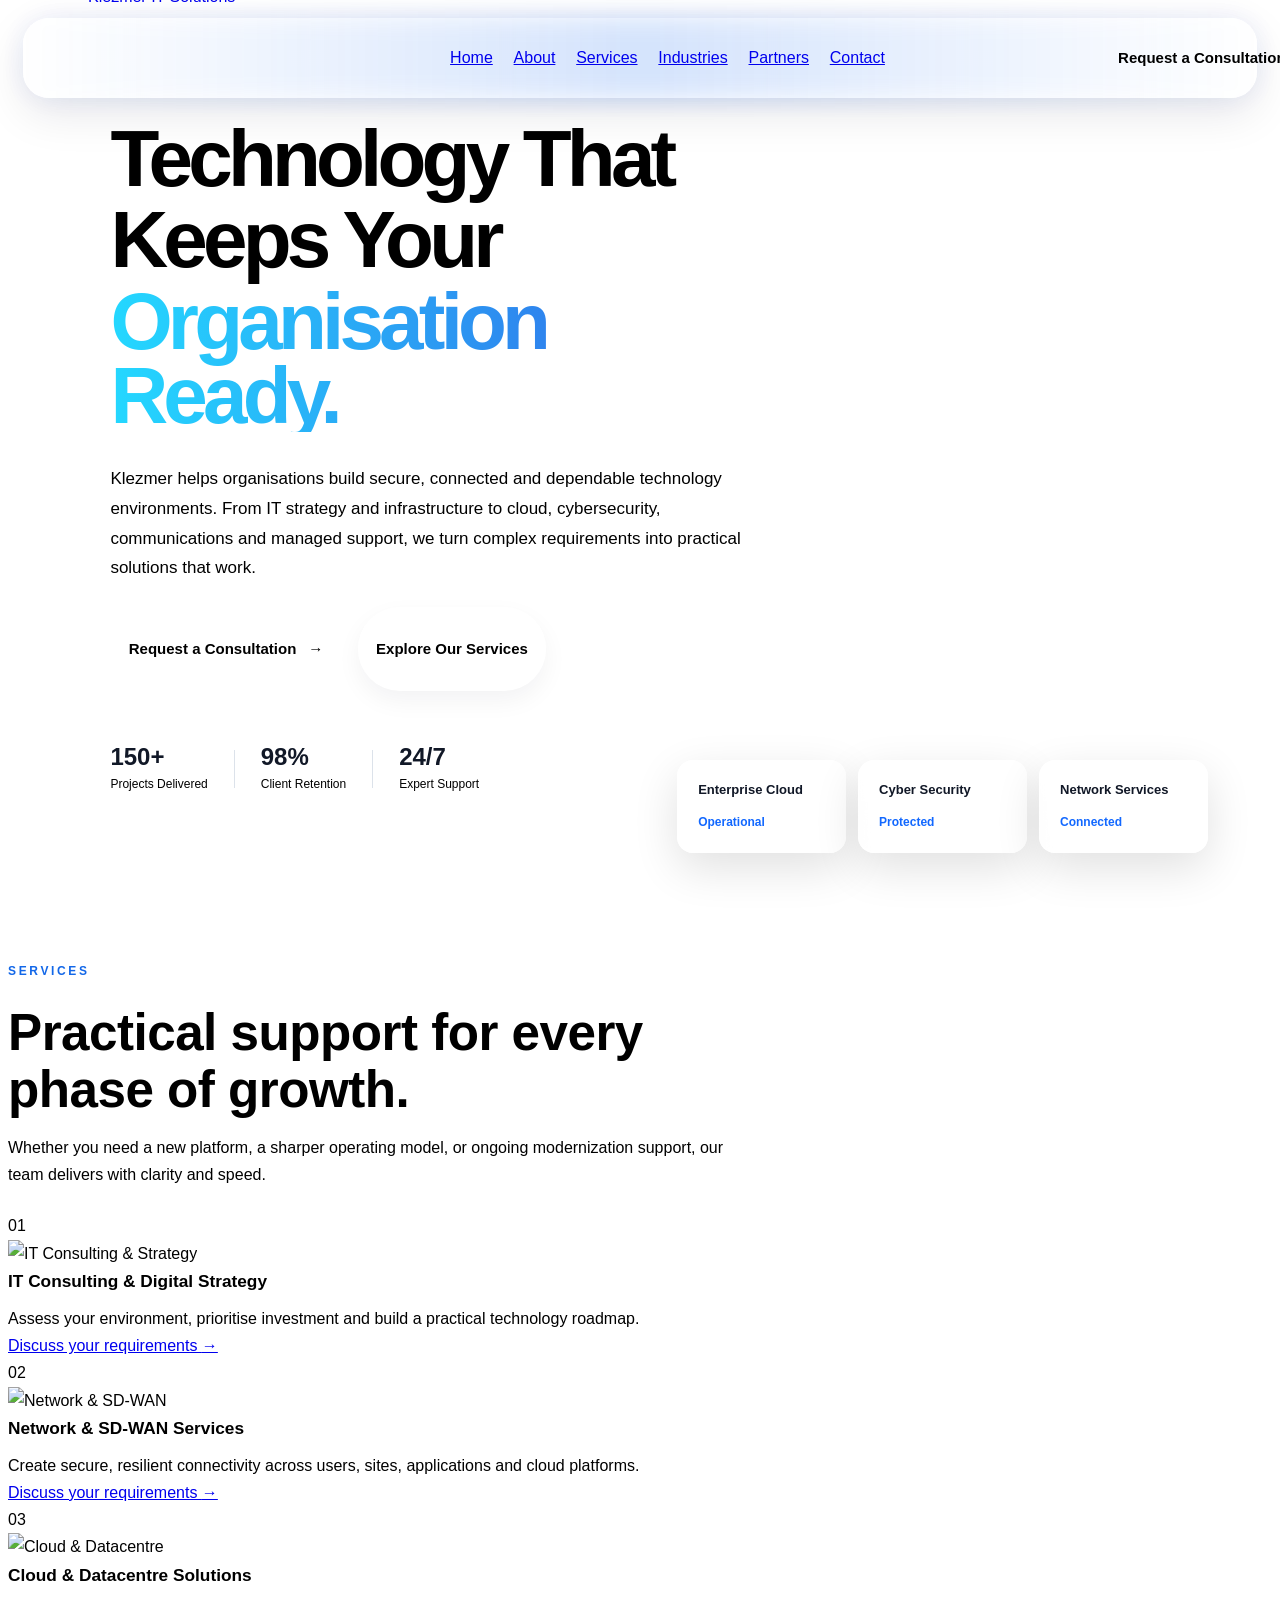
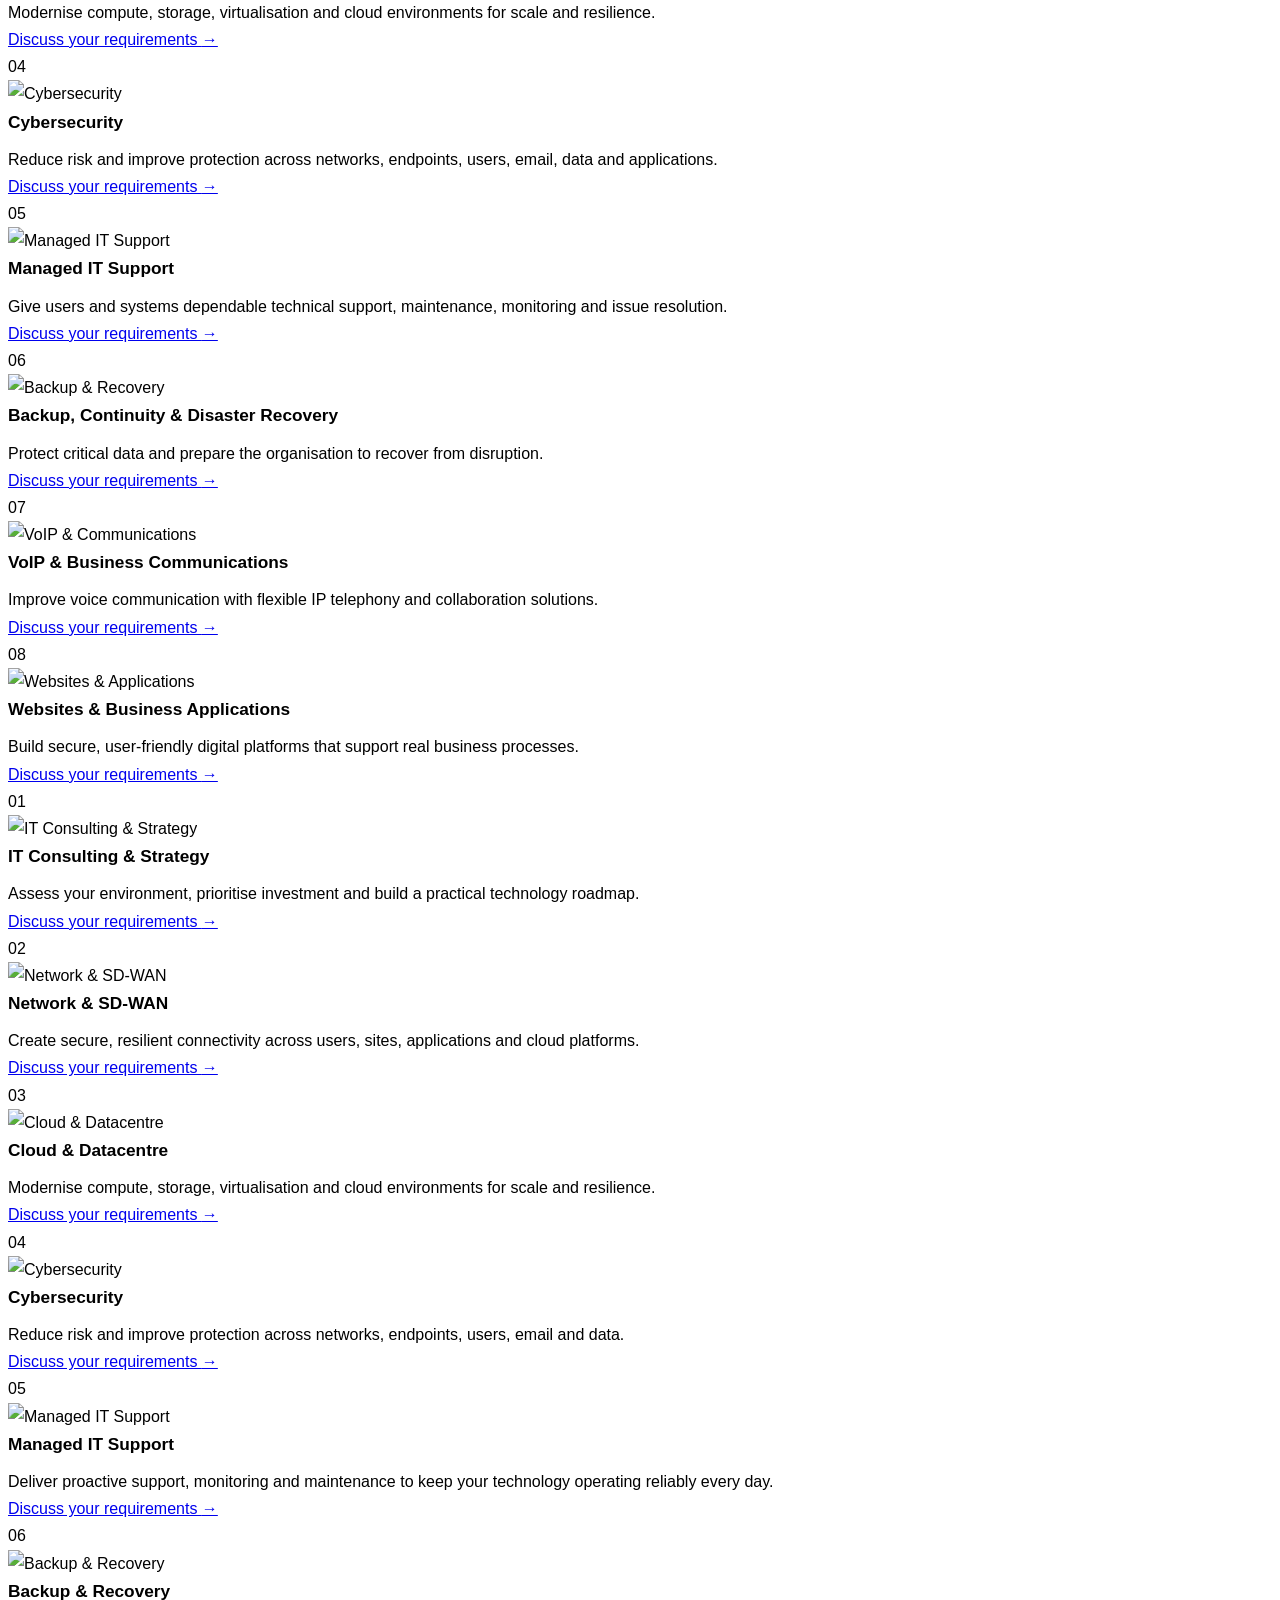
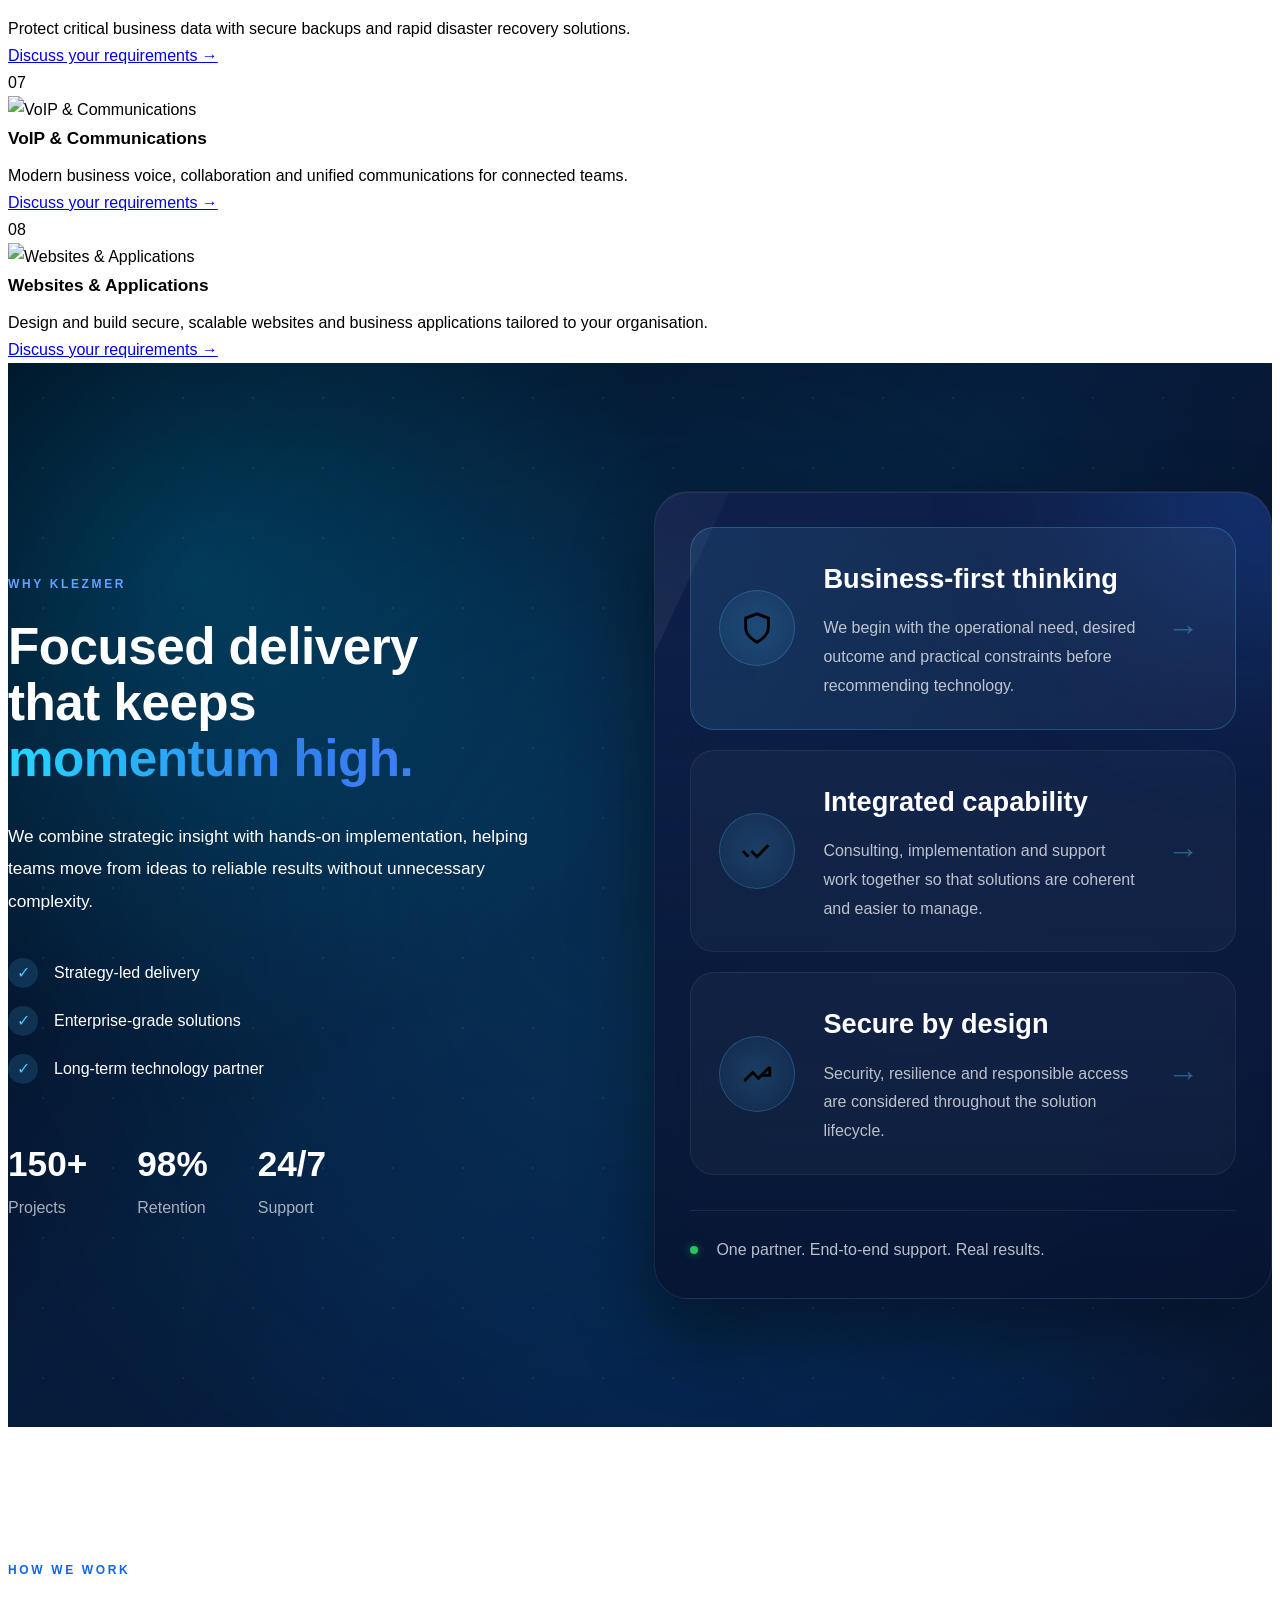
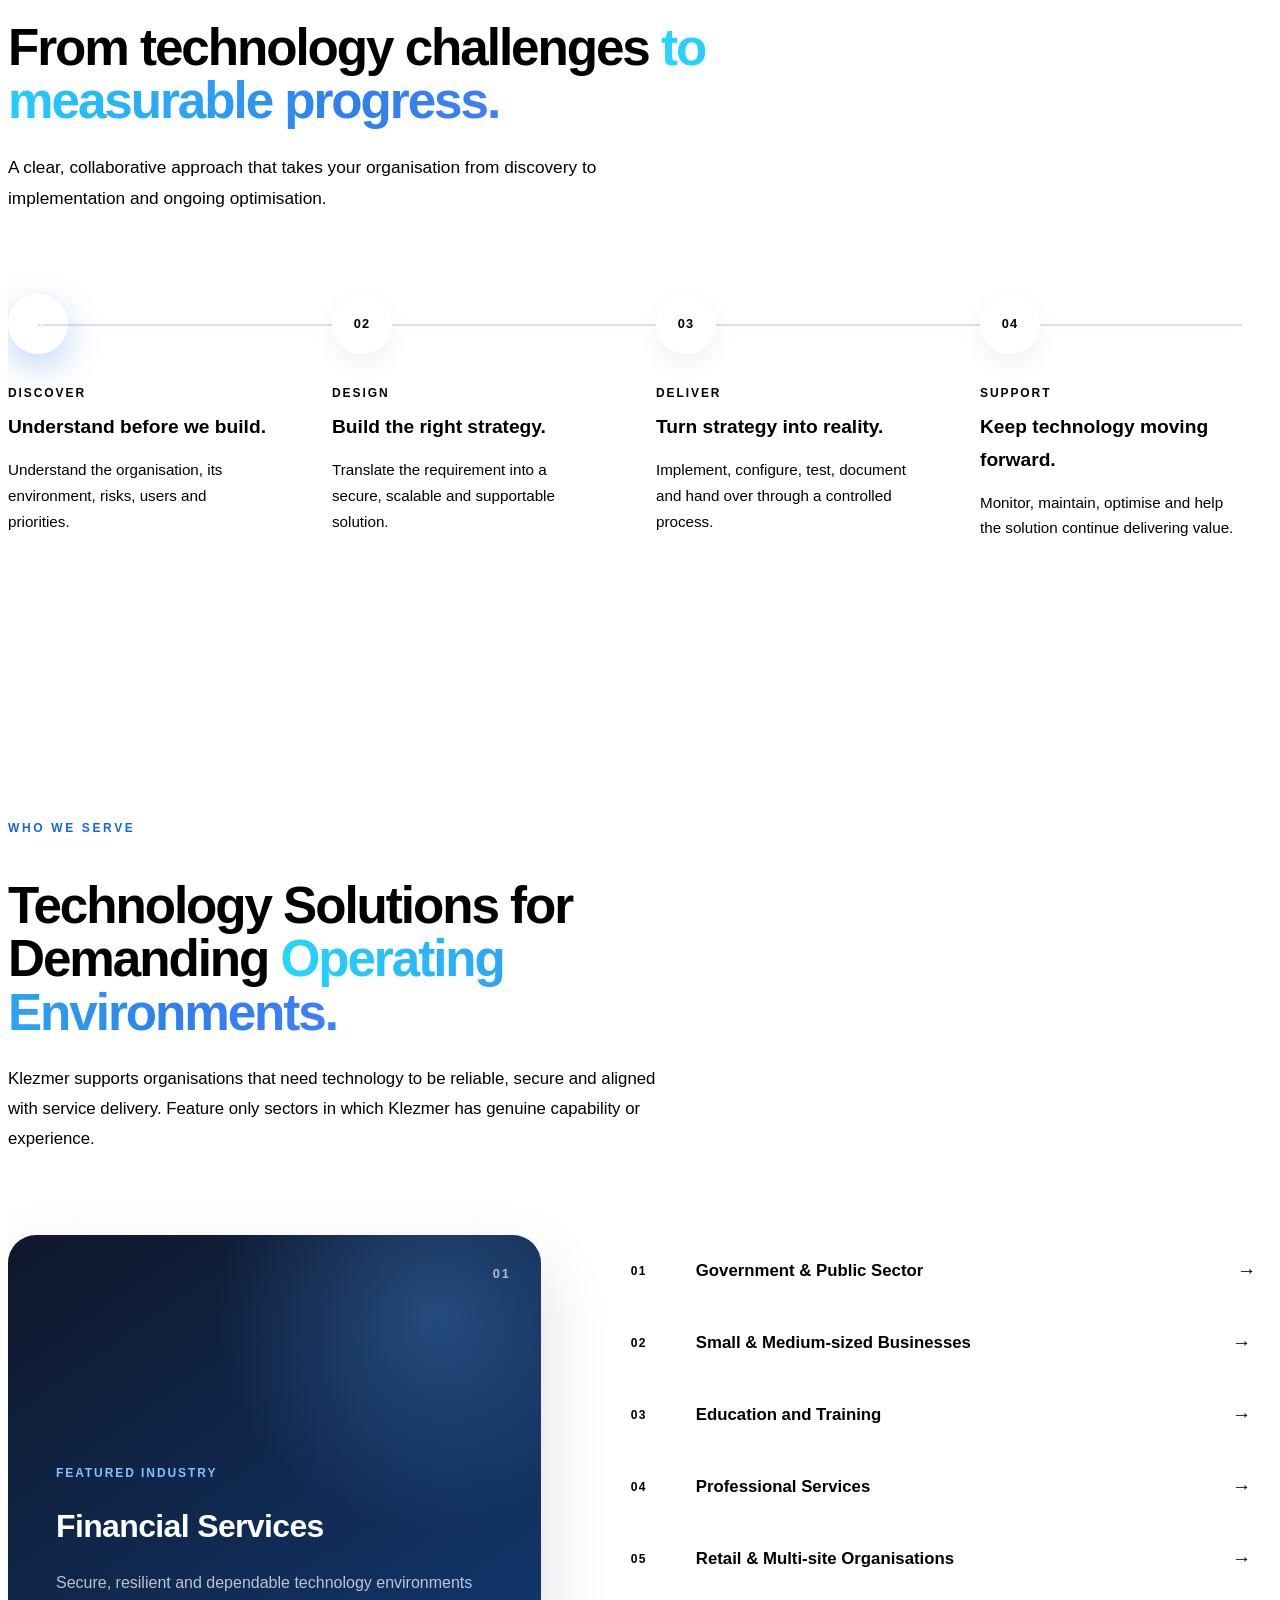
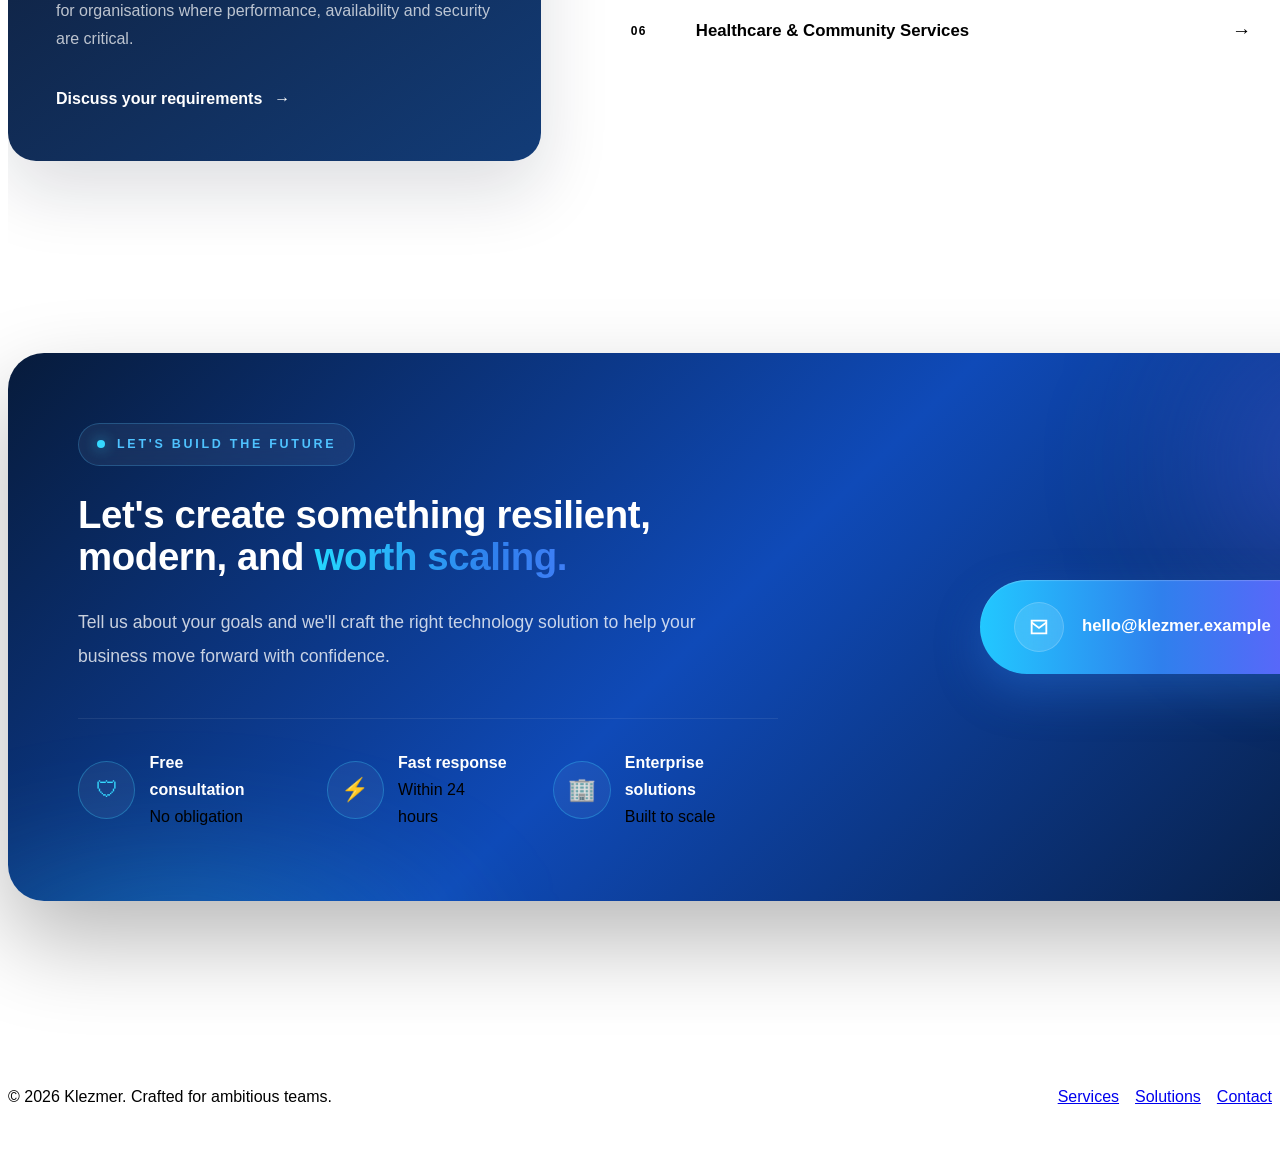
==== index.html @ 1605b787 "Update Klezmer Website" ====
<!DOCTYPE html>
<html lang="en">
  <head>
    <meta charset="UTF-8" />
    <meta name="viewport" content="width=device-width, initial-scale=1.0" />
    <meta
      name="description"
      content="Klezmer helps ambitious teams modernize digital experiences with strategy, software delivery, and managed technology services."
    />
    <title>Klezmer | IT Consulting & Technology Solutions</title>
    <link rel="stylesheet" href="css/reset.css" />
    <link rel="stylesheet" href="css/variables.css" />
    <link rel="stylesheet" href="css/typography.css" />
    <link rel="stylesheet" href="css/layout.css" />
    <link rel="stylesheet" href="css/navigation.css" />
    <link rel="stylesheet" href="css/buttons.css" />
    <link rel="stylesheet" href="css/hero.css" />
    <link rel="stylesheet" href="css/cards.css" />
    <link rel="stylesheet" href="css/components.css" />
    <link rel="stylesheet" href="css/animations.css" />
    <link rel="stylesheet" href="css/responsive.css" />
    <link rel="stylesheet" href="css/home.css" />
  </head>
  <body>
    <header class="site-header">
    
        <div class="header-wrapper">
    
            <nav class="navbar container" aria-label="Primary navigation">

                <a href="index.html" class="logo">
    
                <img 
                src="assets/images/Logo.png" 
                alt="Klezmer IT Solutions" 
                class="logo-image">
    
                </a>
    
                <button class="nav-toggle" aria-expanded="false" aria-label="Toggle navigation">
    
                    <span></span>
                    <span></span>
                    <span></span>
    
                </button>
    
                <div class="nav-links">

                    <a href="index.html">Home</a>
                    <a href="about.html">About</a> 
                    <a href="services.html">Services</a>
                    <a href="industries.html">Industries</a>
                    <a href="partners.html">Partners</a>
                    <a href="contact.html">Contact</a>
    
                </div>
    
                <a class="btn btn-primary nav-cta" href="contact.html">
    
                    Request a Consultation
    
                </a>
    
            </nav>
    
        </div>
    
    </header>

    <main>
<!--==================================================
    HERO COPY
===================================================-->

<section class="hero">

    <!-- BACKGROUND VIDEO -->
    <div class="hero-video-bg">

        <video autoplay muted loop playsinline>
            <source src="assets/videos/klezmer-hero.mp4" type="video/mp4">
        </video>

        <div class="hero-video-fade"></div>

    </div>


    <!-- LEFT CONTENT -->
    <div class="hero-copy">

        <!-- <div class="hero-badge">

            <span class="badge-dot"></span>

            <span class="badge-text">
                Enterprise Technology Partner
            </span>

        </div> -->


        <h1 class="hero-title">

            <span class="title-line">
                Technology That
            </span>

            <span class="title-line">
                Keeps Your
            </span>

            <span class="title-line gradient-text">
                Organisation Ready.
            </span>

        </h1>


        <p class="hero-description">

            Klezmer helps organisations build secure, connected and
            dependable technology environments. From IT strategy and
            infrastructure to cloud, cybersecurity, communications
            and managed support, we turn complex requirements into
            practical solutions that work.

        </p>


        <div class="hero-actions">

            <a href="#contact" class="btn btn-primary">

                Request a Consultation

                <span>→</span>

            </a>

            <a href="#services" class="btn btn-secondary">

                Explore Our Services

            </a>

        </div>


        <div class="hero-trust">

            <div class="trust-item">

                <strong>150+</strong>

                <span>Projects Delivered</span>

            </div>


            <div class="trust-divider"></div>


            <div class="trust-item">

                <strong>98%</strong>

                <span>Client Retention</span>

            </div>


            <div class="trust-divider"></div>


            <div class="trust-item">

                <strong>24/7</strong>

                <span>Expert Support</span>

            </div>

        </div>

    </div>


    <!-- VIDEO STATUS -->
    <div class="hero-status">

        <div class="status-card">

            <strong>Enterprise Cloud</strong>

            <span>Operational</span>

        </div>


        <div class="status-card">

            <strong>Cyber Security</strong>

            <span>Protected</span>

        </div>


        <div class="status-card">

            <strong>Network Services</strong>

            <span>Connected</span>

        </div>

    </div>

</section>

<div id="services" class="section services-section">

    <div class="container">

        <div class="section-heading">

            <p class="home-eyebrow">Services</p>

            <h2>Practical support for every phase of growth.</h2>

            <p>
                Whether you need a new platform, a sharper operating model,
                or ongoing modernization support, our team delivers with
                clarity and speed.
            </p>

        </div>

    </div>

    <div class="services-track">

        <div class="services-track-inner">

        <div class="services-slider">

            <!-- =========================
                      SERVICE 01
            ========================= -->
            <article class="service-tile">

                <span class="tile-number">01</span>

                <div class="tile-icon">
                    <!-- Cloud SVG -->
                    <img src="assets/icons/IT Consulting & Strategy.svg" alt="IT Consulting & Strategy">
                </div>

                <h3>IT Consulting &amp; Digital Strategy</h3>

                <p>
                    Assess your environment, prioritise investment and build a
                    practical technology roadmap.
                </p>

                <a href="#contact" class="tile-link">
                
                    Discuss your requirements
                
                    <span class="tile-arrow">→</span>
                
                </a>

            </article>

            <!-- =========================
                 SERVICE 02
            ========================= -->

<article class="service-tile">

    <span class="tile-number">02</span>

    <div class="tile-icon">

        <!-- SVG -->
        <img src="assets/icons/Network & SD-WAN.svg" alt="Network & SD-WAN">

    </div>

    <h3>Network &amp; SD-WAN Services</h3>

    <p>
        Create secure, resilient connectivity across users, sites,
        applications and cloud platforms.
    </p>

    <a href="#contact" class="tile-link">
    
        Discuss your requirements
    
        <span class="tile-arrow">→</span>
    
    </a>

</article>

            <!-- =========================
                 SERVICE 03
            ========================= -->

<article class="service-tile">

    <span class="tile-number">03</span>

    <div class="tile-icon">

        <!-- SVG -->
        <img src="assets/icons/Cloud & Datacentre.svg" alt="Cloud & Datacentre">

    </div>

    <h3>Cloud &amp; Datacentre Solutions</h3>

    <p>
        Modernise compute, storage, virtualisation and cloud
        environments for scale and resilience.
    </p>

    <a href="#contact" class="tile-link">
    
        Discuss your requirements
    
        <span class="tile-arrow">→</span>
    
    </a>

</article>

            <!-- =========================
                 SERVICE 04
            ========================= -->

<article class="service-tile">

    <span class="tile-number">04</span>

    <div class="tile-icon">

        <!-- SVG -->
        <img src="assets/icons/security.svg" alt="Cybersecurity">
    </div>

    <h3>Cybersecurity</h3>

    <p>
        Reduce risk and improve protection across networks,
        endpoints, users, email, data and applications.
    </p>

    <a href="#contact" class="tile-link">
    
        Discuss your requirements
    
        <span class="tile-arrow">→</span>
    
    </a>

</article>
<!-- =========================
     SERVICE 05
========================= -->

<article class="service-tile">

    <span class="tile-number">05</span>

    <div class="tile-icon">

        <!-- SVG -->
        <img src="assets/icons/support.svg" alt="Managed IT Support">
    </div>

    <h3>Managed IT Support</h3>

    <p>
        Give users and systems dependable technical support, maintenance, monitoring and issue resolution.
    </p>

    <a href="#contact" class="tile-link">
    
        Discuss your requirements
    
        <span class="tile-arrow">→</span>
    
    </a>

</article>
<!-- =========================
     SERVICE 06
========================= -->

<article class="service-tile">

    <span class="tile-number">06</span>

    <div class="tile-icon">

        <!-- SVG -->
        <img src="assets/icons/Backup & Recovery.svg" alt="Backup & Recovery">
    </div>

    <h3>Backup, Continuity & Disaster Recovery</h3>

    <p>
        Protect critical data and prepare the organisation to recover from disruption.
    </p>

    <a href="#contact" class="tile-link">
    
        Discuss your requirements
    
        <span class="tile-arrow">→</span>
    
    </a>

</article>
<!-- =========================
     SERVICE 07
========================= -->

<article class="service-tile">

    <span class="tile-number">07</span>

    <div class="tile-icon">

        <!-- SVG -->
        <img src="assets/icons/VoIP & Communications.svg" alt="VoIP & Communications">
    </div>

    <h3>VoIP & Business Communications</h3>

    <p>
        Improve voice communication with flexible IP telephony and collaboration solutions.
    </p>

    <a href="#contact" class="tile-link">
    
        Discuss your requirements
    
        <span class="tile-arrow">→</span>
    
    </a>

</article>
<!-- =========================
     SERVICE 08
========================= -->

<article class="service-tile">

    <span class="tile-number">08</span>

    <div class="tile-icon">

        <!-- SVG -->
        <img src="assets/icons/Websites & Applications.svg" alt="Websites & Applications">
    </div>

    <h3>Websites & Business Applications</h3>

    <p>
        Build secure, user-friendly digital platforms that support real business processes.
    </p>

    <a href="#contact" class="tile-link">
    
        Discuss your requirements
    
        <span class="tile-arrow">→</span>
    
    </a>

</article>


        </div>
        <div class="services-slider">
        
            <!-- =========================
                              SERVICE 01
                    ========================= -->
            <article class="service-tile">
        
                <span class="tile-number">01</span>
        
                <div class="tile-icon">
                    <!-- Cloud SVG -->
                    <img src="assets/icons/IT Consulting & Strategy.svg" alt="IT Consulting & Strategy">
                </div>
        
                <h3>IT Consulting &amp; Strategy</h3>
        
                <p>
                    Assess your environment, prioritise investment and build a
                    practical technology roadmap.
                </p>
        
                <a href="#contact" class="tile-link">
        
                    Discuss your requirements
        
                    <span class="tile-arrow">→</span>
        
                </a>
        
            </article>
        
            <!-- =========================
                         SERVICE 02
                    ========================= -->
        
            <article class="service-tile">
        
                <span class="tile-number">02</span>
        
                <div class="tile-icon">
        
                    <!-- SVG -->
                    <img src="assets/icons/Network & SD-WAN.svg" alt="Network & SD-WAN">
        
                </div>
        
                <h3>Network &amp; SD-WAN</h3>
        
                <p>
                    Create secure, resilient connectivity across users, sites,
                    applications and cloud platforms.
                </p>
        
                <a href="#contact" class="tile-link">
        
                    Discuss your requirements
        
                    <span class="tile-arrow">→</span>
        
                </a>
        
            </article>
        
            <!-- =========================
                         SERVICE 03
                    ========================= -->
        
            <article class="service-tile">
        
                <span class="tile-number">03</span>
        
                <div class="tile-icon">
        
                    <!-- SVG -->
                    <img src="assets/icons/Cloud & Datacentre.svg" alt="Cloud & Datacentre">
        
                </div>
        
                <h3>Cloud &amp; Datacentre</h3>
        
                <p>
                    Modernise compute, storage, virtualisation and cloud
                    environments for scale and resilience.
                </p>
        
                <a href="#contact" class="tile-link">
        
                    Discuss your requirements
        
                    <span class="tile-arrow">→</span>
        
                </a>
        
            </article>
        
            <!-- =========================
                         SERVICE 04
                    ========================= -->
        
            <article class="service-tile">
        
                <span class="tile-number">04</span>
        
                <div class="tile-icon">
        
                    <!-- SVG -->
                    <img src="assets/icons/security.svg" alt="Cybersecurity">
                </div>
        
                <h3>Cybersecurity</h3>
        
                <p>
                    Reduce risk and improve protection across networks,
                    endpoints, users, email and data.
                </p>
        
                <a href="#contact" class="tile-link">
        
                    Discuss your requirements
        
                    <span class="tile-arrow">→</span>
        
                </a>
        
            </article>
            <!-- =========================
             SERVICE 05
        ========================= -->
        
            <article class="service-tile">
        
                <span class="tile-number">05</span>
        
                <div class="tile-icon">
        
                    <!-- SVG -->
                    <img src="assets/icons/support.svg" alt="Managed IT Support">
                </div>
        
                <h3>Managed IT Support</h3>
        
                <p>
                    Deliver proactive support, monitoring and maintenance to
                    keep your technology operating reliably every day.
                </p>
        
                <a href="#contact" class="tile-link">
        
                    Discuss your requirements
        
                    <span class="tile-arrow">→</span>
        
                </a>
        
            </article>
            <!-- =========================
             SERVICE 06
        ========================= -->
        
            <article class="service-tile">
        
                <span class="tile-number">06</span>
        
                <div class="tile-icon">
        
                    <!-- SVG -->
                    <img src="assets/icons/Backup & Recovery.svg" alt="Backup & Recovery">
                </div>
        
                <h3>Backup & Recovery</h3>
        
                <p>
                    Protect critical business data with secure backups and
                    rapid disaster recovery solutions.
                </p>
        
                <a href="#contact" class="tile-link">
        
                    Discuss your requirements
        
                    <span class="tile-arrow">→</span>
        
                </a>
        
            </article>
            <!-- =========================
             SERVICE 07
        ========================= -->
        
            <article class="service-tile">
        
                <span class="tile-number">07</span>
        
                <div class="tile-icon">
        
                    <!-- SVG -->
                    <img src="assets/icons/VoIP & Communications.svg" alt="VoIP & Communications">
                </div>
        
                <h3>VoIP & Communications</h3>
        
                <p>
                    Modern business voice, collaboration and unified
                    communications for connected teams.
                </p>
        
                <a href="#contact" class="tile-link">
        
                    Discuss your requirements
        
                    <span class="tile-arrow">→</span>
        
                </a>
        
            </article>
            <!-- =========================
             SERVICE 08
        ========================= -->
        
            <article class="service-tile">
        
                <span class="tile-number">08</span>
        
                <div class="tile-icon">
        
                    <!-- SVG -->
                    <img src="assets/icons/Websites & Applications.svg" alt="Websites & Applications">
                </div>
        
                <h3>Websites & Applications</h3>
        
                <p>
                    Design and build secure, scalable websites and business
                    applications tailored to your organisation.
                </p>
        
                <a href="#contact" class="tile-link">
        
                    Discuss your requirements
        
                    <span class="tile-arrow">→</span>
        
                </a>
        
            </article>
        
        
        </div>

    </div>

</div>

</section>

      <section id="solutions" class="section why-klezmer">
        <div class="container split-layout">
          <div class="why-content">
            <p class="yk-home-eyebrow">Why Klezmer</p>
            <h2 class="why-title">
            
                Focused delivery
                <br>
            
                that keeps
            
                <br>
            
                <span class="gradient-text">
                    momentum high.
                </span>
            
            </h2>
            <p class="why-description">
              We combine strategic insight with hands-on implementation, helping teams move from ideas to
              reliable results without unnecessary complexity.
            </p>

            <div class="why-highlights">
            
                <div class="highlight-item">
                    <span>✓</span>
                    <p>Strategy-led delivery</p>
                </div>
            
                <div class="highlight-item">
                    <span>✓</span>
                    <p>Enterprise-grade solutions</p>
                </div>
            
                <div class="highlight-item">
                    <span>✓</span>
                    <p>Long-term technology partner</p>
                </div>
            
            </div>

            <div class="why-stats">
            
                <div>
            
                    <strong>150+</strong>
            
                    <span>Projects</span>
            
                </div>
            
                <div>
            
                    <strong>98%</strong>
            
                    <span>Retention</span>
            
                </div>
            
                <div>
            
                    <strong>24/7</strong>
            
                    <span>Support</span>
            
                </div>
            
            </div>
          </div>
        <div class="why-panel">
          <div class="why-card">
          <div class="why-process">
          <div class="process-line-one"></div>
            <div class="why-feature active">
                    <div class="feature-icon">
                        <svg viewBox="0 0 24 24" fill="none" stroke="currentColor" stroke-width="2">
                            <path d="M12 22s8-4 8-10V5l-8-3-8 3v7c0 6 8 10 8 10z" />
                        </svg>
                    </div>
                    
                    <div class="feature-text">
                        <h3>Business-first thinking</h3>
                        <p>We begin with the operational need, desired outcome and practical constraints before recommending technology.</p>
                    </div>
                    <div class="feature-arrow">
                    
                        →
                    
                    </div>
                    
                    </div>
                    
                    <div class="why-feature">
                    
                        <div class="feature-icon">
                            <svg viewBox="0 0 24 24" fill="none" stroke="currentColor" stroke-width="2">
                                <path d="M8 12l4 4 8-8" />
                                <path d="M2 12l4 4" />
                            </svg>
                        </div>
                    
                        <div class="feature-text">
                            <h3>Integrated capability</h3>
                            <p>Consulting, implementation and support work together so that solutions are coherent and easier to manage.</p>
                        </div>
                        <div class="feature-arrow">
                        
                            →
                        
                        </div>
                    
                    </div>
                    
                    <div class="why-feature">
                    
                        <div class="feature-icon">
                            <svg viewBox="0 0 24 24" fill="none" stroke="currentColor" stroke-width="2">
                                <path d="M3 17l6-6 4 4 8-8" />
                                <path d="M21 7v6h-6" />
                            </svg>
                        </div>
                    
                        <div class="feature-text">
                            <h3>Secure by design</h3>
                            <p>Security, resilience and responsible access are considered throughout the solution lifecycle.</p>
                        </div>

                        <div class="feature-arrow">
                        
                            →
                        
                        </div>
                    
                    </div>
                    
                    <div class="why-footer">
                    
                        <span class="status-dot"></span>
                    
                        <p>One partner. End-to-end support. Real results.</p>
                    
                    </div>
          </div>
        </div>
    </div>

      </section>

    <!--==========================================================
          HOW WE WORK
        ===========================================================-->
    
    <section class="process-section" id="how-we-work">
    
        <div class="container">
    
            <div class="process-heading">
    
                <p class="home-eyebrow">
                    How We Work
                </p>
    
                <h2>
                    From technology challenges
                    <span class="gradient-text">
                        to measurable progress.
                    </span>
                </h2>
    
                <p class="process-intro">
    
                    A clear, collaborative approach that takes your organisation
                    from discovery to implementation and ongoing optimisation.
    
                </p>
    
            </div>
    
    
            <div class="process-track">
    
                <div class="process-line"></div>
    
    
                <!-- STEP 01 -->
    
                <div class="process-step active">
    
                    <div class="step-marker">
    
                        <span>01</span>
    
                    </div>
    
                    <div class="step-content">
    
                        <p class="step-label">
                            Discover
                        </p>
    
                        <h3>
                            Understand before we build.
                        </h3>
    
                        <p>
                            Understand the organisation, its environment, risks, users and priorities.
                        </p>
    
                    </div>
    
                </div>
    
    
                <!-- STEP 02 -->
    
                <div class="process-step">
    
                    <div class="step-marker">
    
                        <span>02</span>
    
                    </div>
    
                    <div class="step-content">
    
                        <p class="step-label">
                            Design
                        </p>
    
                        <h3>
                            Build the right strategy.
                        </h3>
    
                        <p>
                            Translate the requirement into a secure, scalable and supportable solution.
                        </p>
    
                    </div>
    
                </div>
    
    
                <!-- STEP 03 -->
    
                <div class="process-step">
    
                    <div class="step-marker">
    
                        <span>03</span>
    
                    </div>
    
                    <div class="step-content">
    
                        <p class="step-label">
                            Deliver
                        </p>
    
                        <h3>
                            Turn strategy into reality.
                        </h3>
    
                        <p>
                            Implement, configure, test, document and hand over through a controlled process.
                        </p>
    
                    </div>
    
                </div>
    
    
                <!-- STEP 04 -->
    
                <div class="process-step">
    
                    <div class="step-marker">
    
                        <span>04</span>
    
                    </div>
    
                    <div class="step-content">
    
                        <p class="step-label">
                            Support
                        </p>
    
                        <h3>
                            Keep technology moving forward.
                        </h3>
    
                        <p>
                            Monitor, maintain, optimise and help the solution continue delivering value.
                        </p>
    
                    </div>
    
                </div>
    
            </div>
    
        </div>
    
    </section>

    <!--==========================================================
          INDUSTRIES / WHO WE SERVE
        ===========================================================-->
    
    <section class="industries-section" id="industries">
    
        <div class="container">
    
            <div class="industries-heading">
    
                <p class="home-eyebrow">
                    Who We Serve
                </p>
    
                <h2>
                    Technology Solutions for Demanding
                    <span class="gradient-text">
                        Operating Environments.
                    </span>
                </h2>
    
                <p>
                    Klezmer supports organisations that need technology to be reliable, 
                    secure and aligned with service delivery. Feature
                    only sectors in which Klezmer has genuine capability or experience.
                </p>
    
            </div>
    
    
            <div class="industries-layout">
    
                <!-- FEATURED INDUSTRY -->
    
                <div class="industry-feature">
    
                    <div class="industry-feature-number" id="industryNumber">
                        01
                    </div>
    
                    <div class="industry-feature-content">
    
                        <p class="industry-label" id="industryLabel">
                            Featured Industry
                        </p>
    
                        <h3 id="industryTitle">
                            Financial Services
                        </h3>
    
                        <p id="industryDescription">
                            Secure, resilient and dependable technology
                            environments for organisations where performance,
                            availability and security are critical.
                        </p>
    
                        <a href="#contact" class="industry-link">
    
                            <span id="industryLinkText">
                                Discuss your requirements
                            </span>
    
                            <span>→</span>
    
                        </a>
    
                    </div>
    
                </div>
    
    
                <!-- INDUSTRY LIST -->
    
                <div class="industry-list">
    
                    <button class="industry-item active" data-industry="financial">
    
                        <span class="industry-number">
                            01
                        </span>
    
                        <span class="industry-name">
                            Government & Public Sector
                        </span>
    
                        <span class="industry-arrow">
                            →
                        </span>
    
                    </button>
    
    
                    <button class="industry-item" data-industry="professional">
    
                        <span class="industry-number">
                            02
                        </span>
    
                        <span class="industry-name">
                            Small & Medium-sized Businesses
                        </span>
    
                        <span class="industry-arrow">
                            →
                        </span>
    
                    </button>
    
    
                    <button class="industry-item" data-industry="healthcare">
    
                        <span class="industry-number">
                            03
                        </span>
    
                        <span class="industry-name">
                            Education and Training
                        </span>
    
                        <span class="industry-arrow">
                            →
                        </span>
    
                    </button>
    
    
                    <button class="industry-item" data-industry="education">
    
                        <span class="industry-number">
                            04
                        </span>
    
                        <span class="industry-name">
                            Professional Services 
                        </span>
    
                        <span class="industry-arrow">
                            →
                        </span>
    
                    </button>
    
    
                    <button class="industry-item" data-industry="retail">
    
                        <span class="industry-number">
                            05
                        </span>
    
                        <span class="industry-name">
                            Retail & Multi-site Organisations
                        </span>
    
                        <span class="industry-arrow">
                            →
                        </span>
    
                    </button>
    
    
                    <button class="industry-item" data-industry="business">
    
                        <span class="industry-number">
                            06
                        </span>
    
                        <span class="industry-name">
                            Healthcare & Community Services
                        </span>
    
                        <span class="industry-arrow">
                            →
                        </span>
    
                    </button>
    
                </div>
    
            </div>
    
        </div>
    
    </section>

    <section id="contact" class="section cta-container">
    
        <div class="cta-banner">
    
            <div class="cta-content">
    
                <p class="eyebrow">
                
                    <span class="eyebrow-dot"></span>
                
                    LET'S BUILD THE FUTURE
                
                </p>
    
                <h2>
    
                    Let's create something resilient,
    
                    <br>
    
                    modern, and
    
                    <span class="gradient-text">
    
                        worth scaling.
    
                    </span>
    
                </h2>
    
                <p class="cta-description">
    
                    Tell us about your goals and we'll craft the right technology
                    solution to help your business move forward with confidence.
    
                </p>
    
                <div class="cta-meta">
    
                    <div class="meta-item">
    
                        <div class="meta-icon">🛡</div>
    
                        <div>
    
                            <strong>Free consultation</strong>
    
                            <span>No obligation</span>
    
                        </div>
    
                    </div>
    
                    <div class="meta-item">
    
                        <div class="meta-icon">⚡</div>
    
                        <div>
    
                            <strong>Fast response</strong>
    
                            <span>Within 24 hours</span>
    
                        </div>
    
                    </div>
    
                    <div class="meta-item">
    
                        <div class="meta-icon">🏢</div>
    
                        <div>
    
                            <strong>Enterprise solutions</strong>
    
                            <span>Built to scale</span>
    
                        </div>
    
                    </div>
    
                </div>
    
            </div>
    
            <a class="cta-button" href="mailto:hello@klezmer.example">
            
                <span class="cta-icon">
            
                    <svg viewBox="0 0 24 24" fill="none" stroke="currentColor" stroke-width="2">
                        <path d="M4 5h16v14H4z" />
                        <path d="M4 7l8 6 8-6" />
                    </svg>
            
                </span>
            
                <span class="cta-text">
            
                    hello@klezmer.example
            
                </span>
            
                <span class="cta-arrow">
            
                    →
            
                </span>
            
            </a>
    
        </div>
    
    </section>
    </main>

    <footer class="site-footer">
      <div class="container footer-content">
        <p>© <span id="year"></span> Klezmer. Crafted for ambitious teams.</p>
        <div class="footer-links">
          <a href="#services">Services</a>
          <a href="#solutions">Solutions</a>
          <a href="#contact">Contact</a>
        </div>
      </div>
    </footer>

    <script src="js/app.js"></script>
  </body>
</html>
---- css/typography.css ----
body {
  font-family: "Inter", "Segoe UI", Roboto, Arial, sans-serif;
  line-height: 1.7;
  background: var(--bg);
  
}

h1,
h2,
h3,
p {
  margin-top: 0;
}

h1,
h2 {
  line-height: 1.12;
}

h1 {
  font-size: clamp(2.45rem, 4.8vw, 3.7rem);
  margin-bottom: 1rem;
  letter-spacing: -0.02em;
}

h2 {
  font-size: clamp(1.7rem, 3vw, 2.2rem);
  margin-bottom: 0.8rem;
  letter-spacing: -0.01em;
}

h3 {
  font-size: 1.08rem;
  margin-bottom: 0.55rem;
}

p {
  margin-bottom: 0;
  font-size: 1rem;
}

.hero-subtitle {
  font-size: 1.15rem;
  font-weight: 600;
  color: var(--text-primary);
  margin-bottom: 1rem;
}

.hero-text {
  font-size: 1.02rem;
  max-width: 62ch;
}
---- css/layout.css ----
.container {
  width: var(--container);
  margin: 0 auto;
}

.section-stack {
  padding-top: 5rem;
}

.section {
  padding: 3rem 0 3.8rem;
}

.section-alt {
  padding: 3.3rem 0;
  background: var(--bg-soft);
}

.split-layout {
  display: grid;
  grid-template-columns: 1fr 1fr;
  gap: 1.8rem;
  align-items: center;
}

.card-grid {
  display: grid;
  grid-template-columns: repeat(3, minmax(0, 1fr));
  gap: 1.1rem;
}

.about-section {

    padding: 8rem 0;

}

.about-grid {

    display: grid;

    grid-template-columns: 1fr 1fr;

    gap: 5rem;

    align-items: center;

}

.about-content {

    max-width: 620px;

}

.about-features {

    margin-top: 2rem;

    padding: 0;

    list-style: none;

}

.about-features li {

    display: flex;

    align-items: center;

    gap: .8rem;

    margin-bottom: 1rem;

    font-weight: 500;

}

.about-features li::before {

    content: "✓";

    color: var(--accent);

    font-weight: 700;

}

.about-card {
position: relative;

    height: 540px;

    border-radius: 32px;

    overflow: hidden;

    background: linear-gradient(135deg,
            #071B3B,
            #0F4AB8,
            #2F80ED,
            #4F46E5,
            #071B3B);

    background-size: 400% 400%;

    animation: gradientShift 20s ease infinite;

    box-shadow: 0 30px 70px rgba(15, 23, 42, .18);

}

.about-card::before {

        content: "";
        
            position: absolute;
        
            width: 420px;
        
            height: 420px;
        
            top: -120px;
        
            left: -80px;
        
            border-radius: 50%;
        
            background: rgba(0, 255, 255, .22);
        
            filter: blur(120px);
        
            animation: floatGlow 14s ease-in-out infinite;

}

.about-card::after {

    content: "";

    position: absolute;

    inset: 0;

    background-image:

        linear-gradient(rgba(255, 255, 255, .05) 1px,
            transparent 1px),

        linear-gradient(90deg,
            rgba(255, 255, 255, .05) 1px,
            transparent 1px);

    background-size: 34px 34px;

    opacity: .45;

}

.glass-panel {

    position: absolute;

    backdrop-filter: blur(18px);

    background: rgba(255, 255, 255, .08);

    border: 1px solid rgba(255, 255, 255, .12);

    border-radius: 22px;

}

.panel-1 {

    width: 180px;

    height: 120px;

    top: 80px;

    left: 60px;

}

.panel-2 {

    width: 220px;

    height: 140px;

    right: 50px;

    top: 180px;

}

.panel-3 {

    width: 150px;

    height: 90px;

    bottom: 60px;

    left: 120px;

}

.panel-1 {

    animation: floatGlass 9s ease-in-out infinite;

}

.panel-2 {

    animation: floatGlass 12s ease-in-out infinite;

}

.panel-3 {

    animation: floatGlass 10s ease-in-out infinite;

}

.about-card-content {

    position: relative;

    z-index: 10;

    height: 100%;

    display: flex;

    flex-direction: column;

    justify-content: center;

    padding: 3rem;

    color: #fff;

}

.about-label {

    font-size: .85rem;

    font-weight: 600;

    letter-spacing: .18em;

    text-transform: uppercase;

    color: rgba(255, 255, 255, .75);

    margin-bottom: 1rem;

}

.about-card-content h3 {

    font-size: 2rem;

    line-height: 1.3;

    margin-bottom: 3rem;

    max-width: 320px;

}

.about-stats {

    display: flex;

    gap: 4rem;

}

.about-stat {

    display: flex;

    flex-direction: column;

}

.about-stat strong {

    font-size: 3rem;

    font-weight: 700;

    line-height: 1;

}

.about-stat span {

    margin-top: .6rem;

    font-size: .95rem;

    color: rgba(255, 255, 255, .8);

}

.site-footer {
  margin-top: 1rem;
}

.footer-content {
  display: flex;
  justify-content: space-between;
  align-items: center;
  gap: 1rem;
  padding-top: 1.3rem;
  border-top: 1px solid var(--border);
}


@keyframes gradientShift {

    0% {

        background-position: 0% 50%;

    }

    50% {

        background-position: 100% 50%;

    }

    100% {

        background-position: 0% 50%;

    }

}

@keyframes floatGlass {

    0% {

        transform: translateY(0);

    }

    50% {

        transform: translateY(-12px);

    }

    100% {

        transform: translateY(0);

    }

}

/*==================================================
WHY KLEZMER
==================================================*/

.why-klezmer {

    position: relative;

    overflow: hidden;

    padding: 8rem 0;

    background:

        radial-gradient(circle at 15% 20%,
            rgba(0, 195, 255, .22),
            transparent 35%),

        radial-gradient(circle at 90% 65%,
            rgba(18, 101, 239, .25),
            transparent 40%),

        radial-gradient(circle at 55% 110%,
            rgba(0, 90, 255, .16),
            transparent 45%),

        linear-gradient(135deg,
            #020817,
            #071B3B 45%,
            #08101F);

}

.why-klezmer::before {

    content: "";

    position: absolute;

    inset: -25%;

    background:

        radial-gradient(circle,
            rgba(0, 195, 255, .15),
            transparent 60%);

    filter: blur(120px);

    animation:
        auroraMove 14s linear infinite;

}
@keyframes auroraMove {

    0% {

        transform:
            translate(-8%, 0%) scale(1);

    }

    50% {

        transform:
            translate(8%, 6%) scale(1.15);

    }

    100% {

        transform:
            translate(-8%, 0%) scale(1);

    }

}

.why-klezmer::after {

    content: "";

    position: absolute;

    inset: 0;

    background-image:

        radial-gradient(rgba(255, 255, 255, .45) 1px,
            transparent 1px);

    background-size:

        70px 70px;

    opacity: .15;

    animation:

        particles 30s linear infinite;

}

@keyframes particles {

    from {

        transform:
            translateY(0);

    }

    to {

        transform:
            translateY(-70px);

    }

}


.why-klezmer h2 {
    color: #ffffff;
}

.why-klezmer .eyebrow {
    color: #4FC3FF;
}

@keyframes rotateRing {

    from {

        transform: rotate(0deg);

    }

    to {

        transform: rotate(360deg);

    }

}

@keyframes rotateRingReverse {

    from {

        transform: rotate(360deg);

    }

    to {

        transform: rotate(0deg);

    }

}

.why-card {

position: relative;

    z-index: 2;

    padding: 35px;

    border-radius: 34px;

    background: linear-gradient(180deg,
            rgba(15, 32, 74, .92),
            rgba(7, 18, 46, .82));

    backdrop-filter: blur(22px);

    border: 1px solid rgba(255, 255, 255, .08);

    box-shadow:
        0 35px 80px rgba(0, 0, 0, .45),
        inset 0 1px 0 rgba(255, 255, 255, .08);

    overflow: hidden;

}

.why-card::before {

    content: "";

    position: absolute;

    top: -160px;

    right: -160px;

    width: 320px;

    height: 320px;

    border-radius: 50%;

    background: rgba(41, 121, 255, .22);

    filter: blur(90px);

    animation: floatGlow 10s ease-in-out infinite;

}

.why-feature {

    position: relative;
    
        display: grid;
    
        grid-template-columns: 80px 1fr 40px;
    
        align-items: center;
    
        gap: 24px;
    
        padding: 28px;
    
        margin-bottom: 20px;
    
        border-radius: 24px;
    
        background: rgba(255, 255, 255, .03);
    
        border: 1px solid rgba(255, 255, 255, .06);
    
        transition: all .35s ease;
    
        overflow: hidden;

}

.why-feature::before {

    content: "";

    position: absolute;

    left: 0;

    top: 0;

    width: 4px;

    height: 100%;

    background: #4FC3FF;

    transform: scaleY(0);

    transition: .35s;

}

.why-feature:hover {

    transform: translateX(12px);
    
        background: rgba(255, 255, 255, .05);
    
        border-color: rgba(79, 195, 255, .25);
    
        box-shadow:
    
            0 15px 40px rgba(0, 0, 0, .25),
    
            0 0 30px rgba(79, 195, 255, .12);

}

.why-feature:hover::before {

    transform: scaleY(1);

}

.why-feature:hover .feature-icon {

    transform: scale(1.08);

    box-shadow:

        0 0 35px rgba(79, 195, 255, .35);

}

.why-card {

    overflow: hidden;

}

.why-card::after {

    content: "";

    position: absolute;

    top: -200px;

    left: -250px;

    width: 220px;

    height: 800px;

    background:

        linear-gradient(transparent,

            rgba(255, 255, 255, .08),

            transparent);

    transform: rotate(25deg);

    animation: cardShimmer 10s linear infinite;

}

.why-feature.active {

    background:

        linear-gradient(90deg,

            rgba(79, 195, 255, .12),

            rgba(255, 255, 255, .04));

    border-color: rgba(79, 195, 255, .25);

}

.why-feature.active::after {

    content: "";

    position: absolute;

    inset: -2px;

    border-radius: 24px;

    border: 1px solid rgba(79, 195, 255, .18);

    pointer-events: none;

}

@keyframes cardShimmer {

    from {

        left: -300px;

    }

    to {

        left: 900px;

    }

}


.feature-arrow {

    font-size: 2rem;

    color: #4FC3FF;

    opacity: .4;

    transition: .35s;

}

.why-feature:hover .feature-arrow {

    opacity: 1;

    transform: translateX(8px);

}

.feature-icon {

    width: 74px;
    
        height: 74px;
    
        border-radius: 50%;
    
        display: flex;
    
        justify-content: center;
    
        align-items: center;
    
        background:
    
            radial-gradient(circle,
    
                rgba(79, 195, 255, .18),
    
                rgba(79, 195, 255, .05));
    
        border: 1px solid rgba(79, 195, 255, .25);
    
        transition: .35s;

}

.feature-icon svg {

    width: 34px;

    height: 34px;

}

.feature-text h3 {

    color: white;

    font-size: 1.7rem;

    margin-bottom: 12px;

}

.feature-text p {

    color: rgba(255, 255, 255, .72);

    line-height: 1.8;

}

.why-footer {

    display: flex;

    align-items: center;

    gap: 18px;

    margin-top: 35px;

    padding-top: 25px;

    border-top: 1px solid rgba(255, 255, 255, .08);

}

.status-dot {

    width: 12px;

    height: 12px;

    border-radius: 50%;

    background: #45C6FF;

    box-shadow:

        0 0 15px #45C6FF;

    animation: pulse 2s infinite;

}

@keyframes pulse {

    0% {

        transform: scale(1);

        opacity: 1;

    }

    50% {

        transform: scale(1.4);

        opacity: .5;

    }

    100% {

        transform: scale(1);

        opacity: 1;

    }

}

@keyframes floatGlow {

    0% {

        transform: translateY(0);

    }

    50% {

        transform: translateY(25px);

    }

    100% {

        transform: translateY(0);

    }

}

.feature-item {

    padding: 2rem 0;

    border-bottom: 1px solid rgba(255, 255, 255, .08);

}

.feature-item:last-child {

    border-bottom: none;

}

.feature-item strong {

    display: block;

    margin-bottom: .6rem;

    color: #fff;

    font-size: 1.35rem;

    font-weight: 600;

}

.feature-item p {

    color: #fff;

}

.why-content {

    position: relative;

    z-index: 5;

}

.why-content h2 {

    font-size: clamp(3rem, 5vw, 4.8rem);

    line-height: 1.05;

    margin: 1rem 0 2rem;

}


.why-klezmer .why-card p {
    color: rgba(255, 255, 255, .72);
}



/* .why-klezmer .feature-item p {
    color: rgba(255, 255, 255, .82);
} */

/*==================================================
CTA BANNER
==================================================*/

.cta-banner {

    position: relative;
    
        overflow: hidden;
    
        display: grid;
    
        grid-template-columns: 1fr auto;
    
        align-items: center;
    
        gap: 80px;
    
        padding: 70px;
    
        border-radius: 36px;

        max-width: 1320px;
        
            margin: 0 auto;
        
            width: 100%;
        
            border-radius: 36px;

    background: linear-gradient(135deg,
            #071B3B,
            #0F4AB8,
            #071B3B);

    box-shadow:
    
            0 40px 90px rgba(0, 0, 0, .28);

}

.cta-banner>div {

    max-width: 700px;

    position: relative;

    z-index: 2;

}

.cta-banner::before {

    content: "";
    
        position: absolute;
    
        right: -140px;
    
        top: -100px;
    
        width: 420px;
    
        height: 420px;
    
        border-radius: 50%;

    background:
    
            radial-gradient(circle,
                rgba(76, 102, 255, .45),
                transparent 70%);

    filter: blur(60px);

    

}

.cta-banner::after {

    content: "";
    
        position: absolute;
    
        left: -180px;
    
        bottom: -180px;
    
        width: 700px;
    
        height: 280px;
    
        background:
    
            radial-gradient(ellipse,
    
                rgba(45, 225, 255, .25),
    
                transparent 70%);
    
        filter: blur(50px);

}

.cta-banner>* {

    position: relative;

    z-index: 2;

}

.cta-banner h2 {

    font-size: clamp(2.2rem, 3vw, 3.4rem);

    line-height: 1.1;

    color: #fff;

    margin-top: 1rem;

}

.cta-description {

    margin-top: 28px;

    max-width: 620px;

    color: rgba(255, 255, 255, .78);

    font-size: 1.1rem;

    line-height: 1.9;

}

.cta-email {

    display: flex;

    align-items: center;

    gap: 22px;

    padding: 22px 34px;

    border-radius: 100px;

    text-decoration: none;

    color: white;

    font-weight: 700;

    font-size: 1.1rem;

    background:

        linear-gradient(90deg,
            #1DAFFF,
            #4E7FFF,
            #8A5CFF);

    box-shadow:

        0 15px 35px rgba(38, 118, 255, .35);

    transition: .35s;

}

.cta-email:hover {

    transform:

        translateY(-5px) scale(1.02);

}

.cta-email strong {

    transition: .35s;

}

.cta-email:hover strong {

    transform: translateX(8px);

}

.cta-meta {

    display: flex;

    gap: 45px;

    margin-top: 45px;

    padding-top: 30px;

    border-top: 1px solid rgba(255, 255, 255, .08);

}

.meta-item {

    display: flex;

    gap: 14px;

    align-items: center;

}

.meta-icon {

    width: 56px;

    height: 56px;

    display: flex;

    justify-content: center;

    align-items: center;

    border-radius: 50%;

    background:

        rgba(255, 255, 255, .05);

    border:

        1px solid rgba(59, 214, 255, .30);

    color: #35D9FF;

    font-size: 1.4rem;

}

.meta-item strong {

    display: block;

    color: white;

}

.cta-banner .eyebrow {

    display: inline-flex;

    align-items: center;

    gap: 12px;

    padding: 10px 18px;

    border-radius: 100px;

    background: rgba(255, 255, 255, .06);

    border: 1px solid rgba(79, 195, 255, .25);

    color: #4FC3FF;

    font-size: .78rem;

    font-weight: 700;

    letter-spacing: .22em;

    text-transform: uppercase;

    backdrop-filter: blur(12px);

}

.eyebrow-dot {

    width: 8px;

    height: 8px;

    border-radius: 50%;

    background: #35D9FF;

    box-shadow:

        0 0 14px rgba(53, 217, 255, .7);

    animation: pulseDot 2s ease-in-out infinite;

}

@keyframes pulseDot {

    0%,
    100% {

        transform: scale(1);

        opacity: 1;

    }

    50% {

        transform: scale(1.5);

        opacity: .6;

    }

}

.cta-button {

    position: relative;

    display: inline-flex;

    align-items: center;

    gap: 18px;

    padding: 22px 34px;

    border-radius: 999px;

    text-decoration: none;

    color: #fff;

    font-weight: 700;

    font-size: 1.05rem;

    background: linear-gradient(90deg,
            #22C8FF,
            #2F80ED,
            #6D5BFF);

    overflow: hidden;

    box-shadow:

        0 18px 45px rgba(47, 128, 237, .35),

        inset 0 1px 1px rgba(255, 255, 255, .20);

    transition: .4s ease;

}

.cta-button::before {

    content: "";

    position: absolute;

    inset: 0;

    background: linear-gradient(115deg,

            transparent 20%,

            rgba(255, 255, 255, .28) 50%,

            transparent 80%);

    transform: translateX(-140%);

}

.cta-button:hover::before {

    animation: buttonSweep .8s ease;

}

.cta-button:hover {

    transform:

        translateY(-5px) scale(1.03);

    box-shadow:

        0 28px 60px rgba(47, 128, 237, .45),

        0 0 40px rgba(98, 102, 255, .35);

}

.cta-icon {

    width: 48px;

    height: 48px;

    border-radius: 50%;

    display: flex;

    justify-content: center;

    align-items: center;

    background: rgba(255, 255, 255, .12);

    border: 1px solid rgba(255, 255, 255, .18);

    backdrop-filter: blur(10px);

}

.cta-icon svg {

    width: 22px;

    height: 22px;

}

.cta-arrow {

    transition: .35s ease;

    font-size: 1.2rem;

}

.cta-button:hover .cta-arrow {

    transform: translateX(8px);

}

.cta-text {

    white-space: nowrap;

}

.cta-button::after {

    content: "";

    position: absolute;

    inset: -2px;

    border-radius: 999px;

    border: 1px solid rgba(255, 255, 255, .15);

    pointer-events: none;

}

/*==================================================
HEADER
==================================================*/

.site-header {

    position: fixed;

    top: 18px;

    left: 0;

    width: 100%;

    z-index: 1000;

}

.header-wrapper {

    position: relative;

    width: min(1360px, calc(100% - 48px));

    margin: 0 auto;

    border-radius: 26px;

    background: rgba(255, 255, 255, .72);

    backdrop-filter: blur(22px);

    -webkit-backdrop-filter: blur(22px);

    border: 1px solid rgba(255, 255, 255, .65);

    box-shadow:

        0 15px 45px rgba(15, 23, 42, .10),

        0 0 30px rgba(18, 101, 239, .08);

}

.navbar {

    width: 100%;

    height: 78px;

    display: flex;

    align-items: center;

    justify-content: space-between;

    padding: 0 3rem;

}

.header-wrapper::before {

    content: "";

    position: absolute;

    inset: -2px;

    border-radius: 28px;

    background:

        linear-gradient(90deg,
            transparent,
            rgba(18, 101, 239, .18),
            transparent);

    filter: blur(12px);

    z-index: -1;

}

.logo {

    display: flex;

    align-items: center;

    text-decoration: none;

}
.logo-image {

    height: 150px;

    width: auto;

    display: block;

    transition: .35s ease;

}

.logo:hover .logo-image {

    transform: scale(1.04);

}

.why-description {

    max-width: 560px;

    margin: 2rem 0;

    font-size: 1.08rem;

    line-height: 1.9;

    color:#fff

}

.why-title {

    font-size: clamp(3.2rem, 5vw, 5.2rem);

    line-height: 1.05;

    font-weight: 800;

    color: #fff;

}

.gradient-text {

    background: linear-gradient(90deg,
            #24D8FF 0%,
            #2F80ED 35%,
            #4F7DFF 65%,
            #7B61FF 100%);

    background-size: 200% auto;

    -webkit-background-clip: text;

    background-clip: text;

    -webkit-text-fill-color: transparent;

    animation: gradientFlow 6s linear infinite;

}

@keyframes gradientFlow {

    from {

        background-position: 0%;

    }

    to {

        background-position: 200%;

    }

}

.why-highlights {

    display: flex;

    flex-direction: column;

    gap: 18px;

    margin: 40px 0;

}

.highlight-item {

    display: flex;

    align-items: center;

    gap: 16px;

    color: white;

    font-weight: 500;

}

.highlight-item span {

    width: 30px;

    height: 30px;

    display: flex;

    justify-content: center;

    align-items: center;

    border-radius: 50%;

    background: rgba(79, 195, 255, .15);

    color: #4FC3FF;

}

.why-stats {

    display: flex;

    gap: 50px;

    margin-top: 50px;

}

.why-stats strong {

    display: block;

    font-size: 2.2rem;

    color: white;

}

.why-stats span {

    color: rgba(255, 255, 255, .65);

}

/*==========================================================
  HOW WE WORK
===========================================================*/

.process-section {

    position: relative;

    padding: 8rem 0;

    background: var(--bg-soft);

    overflow: hidden;

}

.process-heading {

    max-width: 760px;

    margin-bottom: 5rem;

}

.process-heading h2 {

    margin: 1rem 0 1.5rem;

    font-size: clamp(2.4rem, 4vw, 3.6rem);

    line-height: 1.05;

    letter-spacing: -.04em;

}

.process-intro {

    max-width: 650px;

    color: var(--text-secondary);

    font-size: 1.08rem;

    line-height: 1.8;

}

.process-track {

    position: relative;

    display: grid;

    grid-template-columns:
        repeat(4, 1fr);

    gap: 2rem;

}

.process-line {

    position: absolute;

    top: 30px;

    left: 30px;

    right: 30px;

    height: 1px;

    background: var(--border);

    z-index: 0;

}

.step-marker {

    position: relative;

    z-index: 2;

    width: 60px;

    height: 60px;

    display: flex;

    align-items: center;

    justify-content: center;

    border-radius: 50%;

    background: #fff;

    border: 1px solid var(--border);

    box-shadow:
        0 10px 25px rgba(15, 23, 42, .06);

    transition: .35s ease;

}

.step-marker span {

    font-size: .8rem;

    font-weight: 800;

    color: var(--text-muted);

    letter-spacing: .08em;

}

.process-step.active .step-marker {

    background: var(--brand-blue);

    border-color: var(--brand-blue);

    box-shadow:

        0 12px 35px rgba(18, 101, 239, .28);

}

.process-step.active .step-marker span {

    color: #fff;

}

.step-content {

    padding-top: 1.8rem;

    max-width: 260px;

}

.step-label {

    margin-bottom: .5rem;

    color: var(--brand-blue);

    font-size: .75rem;

    font-weight: 800;

    letter-spacing: .16em;

    text-transform: uppercase;

}

.step-content h3 {

    margin-bottom: .8rem;

    font-size: 1.2rem;

    color: var(--text-primary);

}

.step-content>p:last-child {

    color: var(--text-secondary);

    line-height: 1.7;

    font-size: .95rem;

}

.process-step {

    transition: .35s ease;

}

.process-step:hover {

    transform: translateY(-6px);

}

.process-step:hover .step-marker {

    border-color: var(--brand-blue);

    transform: scale(1.08);

}

.process-line{
    background: #D8E2F0;

    height: 2px;
}

/*==========================================================
  SOLUTIONS / TECHNOLOGY ECOSYSTEM
==========================================================*/

.ecosystem-section {
    position: relative;
    padding: 9rem 0;
    background: #ffffff;
    overflow: hidden;
}

.ecosystem-heading {
    max-width: 760px;
    margin-bottom: 5rem;
}

.ecosystem-heading h2 {
    margin: 1rem 0 1.4rem;
    font-size: clamp(2.5rem, 4vw, 3.8rem);
    line-height: 1.05;
    letter-spacing: -0.04em;
}

.ecosystem-heading>p:last-child {
    max-width: 680px;
    color: var(--text-secondary);
    font-size: 1.05rem;
    line-height: 1.8;
}

.ecosystem {
    position: relative;
    width: 100%;
    max-width: 1100px;
    height: 620px;
    margin: 0 auto;
}

.ecosystem-lines {
    position: absolute;
    inset: 0;
    pointer-events: none;
}

.ecosystem-lines .line {
    position: absolute;
    height: 2px;
    background: linear-gradient(90deg,
            transparent,
            rgba(18, 101, 239, .25),
            transparent);
    transform-origin: left center;
}

.line-cloud {
    width: 220px;
    left: 50%;
    top: 50%;
    transform: rotate(-90deg);
}

.line-security {
    width: 250px;
    left: 50%;
    top: 50%;
    transform: rotate(210deg);
}

.line-network {
    width: 250px;
    left: 50%;
    top: 50%;
    transform: rotate(-30deg);
}

.line-backup {
    width: 250px;
    left: 50%;
    top: 50%;
    transform: rotate(145deg);
}

.line-communications {
    width: 250px;
    left: 50%;
    top: 50%;
    transform: rotate(35deg);
}

.ecosystem-core {
    position: absolute;

    left: 50%;
    top: 50%;

    transform: translate(-50%, -50%);

    width: 190px;
    height: 190px;

    border-radius: 50%;

    display: flex;
    flex-direction: column;

    align-items: center;
    justify-content: center;

    background:
        radial-gradient(circle at 50% 40%,
            #ffffff 0%,
            #eef5ff 55%,
            #dceaff 100%);

    border: 1px solid rgba(18, 101, 239, .25);

    box-shadow:
        0 30px 80px rgba(18, 101, 239, .16);

    z-index: 5;
}

.core-logo {
    width: 68px;
    height: 68px;

    display: flex;
    align-items: center;
    justify-content: center;

    border-radius: 20px;

    background:
        linear-gradient(135deg,
            #1265EF,
            #5AA9FF);

    box-shadow:
        0 12px 30px rgba(18, 101, 239, .3);
}

.core-logo strong {
    color: #ffffff;
    font-size: 2.3rem;
    font-weight: 800;
}

.ecosystem-core>span {
    margin-top: 14px;

    font-size: .8rem;
    font-weight: 800;

    letter-spacing: .2em;

    color: var(--text-primary);
}

.ecosystem-core small {
    margin-top: 5px;

    color: var(--text-muted);

    font-size: .7rem;
}

.ecosystem-node {
    position: absolute;

    width: 220px;

    padding: 20px;

    border-radius: 20px;

    background: rgba(255, 255, 255, .92);

    border: 1px solid #e3eaf3;

    box-shadow:
        0 18px 45px rgba(15, 23, 42, .07);

    backdrop-filter: blur(12px);

    z-index: 4;

    transition:
        transform .35s ease,
        box-shadow .35s ease,
        border-color .35s ease;
}

.node-icon {
    width: 48px;
    height: 48px;

    display: flex;
    align-items: center;
    justify-content: center;

    margin-bottom: 14px;

    border-radius: 14px;

    background:
        linear-gradient(180deg,
            #eef5ff,
            #e4f0ff);
}

.node-icon img {
    width: 25px;
    height: 25px;

    object-fit: contain;
}

.ecosystem-node strong {
    display: block;

    margin-bottom: 5px;

    font-size: 1rem;
}

.ecosystem-node span {
    color: var(--text-secondary);

    font-size: .88rem;

    line-height: 1.5;
}

.node-cloud {

    top: -20px;
    left: 50%;

    transform: translateX(-50%);

}

.node-security {

    top: 115px;
    left: 130px;

}

.node-network {

    top: 100px;
    right: 130px;

}

.node-backup {

    bottom: 25px;
    left: 150px;

}

.node-communications {

    bottom: 25px;
    right: 150px;

}

.ecosystem-node:hover {

    transform: translateY(-8px);

    border-color:
        rgba(18, 101, 239, .3);

    box-shadow:
        0 25px 60px rgba(18, 101, 239, .12);

}

.node-cloud:hover {
    transform: translateX(-50%) translateY(-8px);
}

.node-security:hover {
    transform: translateY(-8px);
}

.node-network:hover {
    transform: translateY(-8px);
}

.node-backup:hover {
    transform: translateY(-8px);
}

.node-communications:hover {
    transform: translateY(-8px);
}

.ecosystem-footer {

    display: flex;

    justify-content: center;

    align-items: center;

    gap: 12px;

    margin-top: 4rem;

}

.ecosystem-status {

    width: 9px;
    height: 9px;

    border-radius: 50%;

    background: #00c878;

    box-shadow:
        0 0 12px rgba(0, 200, 120, .5);

}

.ecosystem-footer p {

    margin: 0;

    color: var(--text-secondary);

    font-size: .95rem;

}

/*==========================================================
  INDUSTRIES / WHO WE SERVE
===========================================================*/

.industries-section {

    position: relative;

    padding: 9rem 0;

    background: var(--bg-soft);

    overflow: hidden;

}

.industries-heading {

    max-width: 820px;

    margin-bottom: 5rem;

}

.industries-heading h2 {

    margin: 1rem 0 1.5rem;

    font-size: clamp(2.5rem, 4vw, 3.8rem);

    line-height: 1.05;

    letter-spacing: -.04em;

}

.industries-heading>p:last-child {

    max-width: 680px;

    color: var(--text-secondary);

    font-size: 1.05rem;

    line-height: 1.8;

}

.industries-layout {

    display: grid;

    grid-template-columns: .9fr 1.1fr;

    gap: 5rem;

    align-items: stretch;

}

.industry-feature {

    position: relative;

    min-height: 430px;

    padding: 3rem;

    display: flex;

    flex-direction: column;

    justify-content: flex-end;

    border-radius: 28px;

    overflow: hidden;

    background:

        radial-gradient(circle at 80% 15%,
            rgba(90, 169, 255, .28),
            transparent 35%),

        linear-gradient(145deg,
            #0f172a,
            #123c78);

    color: #fff;

    box-shadow:

        0 30px 70px rgba(15, 23, 42, .14);

}

.industry-feature-number {

    position: absolute;

    top: 28px;

    right: 30px;

    font-size: .8rem;

    font-weight: 800;

    letter-spacing: .15em;

    opacity: .65;

}

.industry-feature-content {

    max-width: 440px;

}

.industry-label {

    margin-bottom: 1rem;

    color: #7fc3ff;

    font-size: .75rem;

    font-weight: 800;

    letter-spacing: .16em;

    text-transform: uppercase;

}

.industry-feature h3 {

    margin-bottom: 1rem;

    font-size: 2rem;

    letter-spacing: -.02em;

}

.industry-feature-content>p:not(.industry-label) {

    margin-bottom: 2rem;

    color: rgba(255, 255, 255, .72);

    line-height: 1.75;

}

.industry-link {

    display: inline-flex;

    align-items: center;

    gap: 12px;

    color: #fff;

    font-weight: 700;

    text-decoration: none;

}

.industry-link span {

    transition: transform .3s ease;

}

.industry-link:hover span {

    transform: translateX(6px);

}

.industry-list {

    display: flex;

    flex-direction: column;

    border-top: 1px solid var(--border);

}

.industry-item {

    width: 100%;

    min-height: 72px;

    padding: 0 10px;

    display: grid;

    grid-template-columns: 50px 1fr 30px;

    align-items: center;

    gap: 15px;

    border: 0;

    border-bottom: 1px solid var(--border);

    background: transparent;

    color: var(--text-primary);

    text-align: left;

    cursor: pointer;

    transition: .3s ease;

}

.industry-number {

    color: var(--text-muted);

    font-size: .75rem;

    font-weight: 800;

    letter-spacing: .1em;

}

.industry-name {

    font-size: 1.05rem;

    font-weight: 700;

}

.industry-arrow {

    color: var(--text-muted);

    font-size: 1.2rem;

    transition: .3s ease;

}

.industry-item.active {

    color: var(--brand-blue);

}

.industry-item.active .industry-number {

    color: var(--brand-blue);

}

.industry-item.active .industry-arrow {

    transform: translateX(5px);

    color: var(--brand-blue);

}

.industry-item:hover {

    padding-left: 18px;

    color: var(--brand-blue);

}

.industry-item:hover .industry-arrow {

    transform: translateX(5px);

    color: var(--brand-blue);

}

.industry-feature-content {

    transition:
        opacity .18s ease,
        transform .18s ease;

}

.industry-feature-content.changing {

    opacity: 0;

    transform: translateY(8px);

}

/*==========================================================
  CASE STUDIES / RESULTS
===========================================================*/

.case-studies-section {

    position: relative;

    padding: 100px 0;

    background: #ffffff;

    overflow: hidden;

}

.case-heading {

    max-width: 780px;

    margin-bottom: 5rem;

}

.case-heading h2 {

    margin: 1rem 0 1.5rem;

    font-size: clamp(2.5rem, 4vw, 3.8rem);

    line-height: 1.05;

    letter-spacing: -.04em;

}

.case-heading>p:last-child {

    max-width: 680px;

    color: var(--text-secondary);

    font-size: 1.05rem;

    line-height: 1.8;

}

.case-feature {

    display: grid;

    grid-template-columns: 1.1fr .9fr;

    min-height: 520px;

    border-radius: 30px;

    overflow: hidden;

    background: #f8fafc;

    border: 1px solid var(--border);

    box-shadow:
        0 25px 70px rgba(15, 23, 42, .07);

}

.case-visual {

    position: relative;

    min-height: 520px;

    overflow: hidden;

    background:
        radial-gradient(circle at 50% 40%,
            rgba(90, 169, 255, .25),
            transparent 35%),
        linear-gradient(145deg,
            #081223,
            #123c78);

}

.case-visual-grid {

    position: absolute;

    inset: 0;

    background-image:

        linear-gradient(rgba(255, 255, 255, .045) 1px,
            transparent 1px),

        linear-gradient(90deg,
            rgba(255, 255, 255, .045) 1px,
            transparent 1px);

    background-size: 32px 32px;

    opacity: .7;

}

.case-visual-content {

    position: absolute;

    inset: 0;

    display: flex;

    flex-direction: column;

    align-items: center;

    justify-content: center;

    color: #ffffff;

}

.case-number {

    position: absolute;

    top: 28px;

    left: 30px;

    font-size: .75rem;

    font-weight: 800;

    letter-spacing: .18em;

    opacity: .6;

}

.case-visual-mark {

    width: 130px;

    height: 130px;

    display: flex;

    align-items: center;

    justify-content: center;

    border-radius: 35px;

    background:
        linear-gradient(135deg,
            #1265EF,
            #5AA9FF);

    font-size: 4rem;

    font-weight: 800;

    box-shadow:
        0 25px 60px rgba(18, 101, 239, .4);

}

.case-visual-label {

    margin-top: 24px;

    font-size: .75rem;

    font-weight: 700;

    letter-spacing: .16em;

    text-transform: uppercase;

    opacity: .7;

}

.case-content {

    display: flex;

    flex-direction: column;

    justify-content: center;

    padding: 4rem;

}

.case-meta {

    display: flex;

    gap: 10px;

    flex-wrap: wrap;

    margin-bottom: 22px;

}

.case-meta span {

    padding: 7px 12px;

    border-radius: 999px;

    background: #eef5ff;

    color: var(--brand-blue);

    font-size: .72rem;

    font-weight: 700;

}

.case-content h3 {

    margin-bottom: 1rem;

    font-size: clamp(1.8rem, 3vw, 2.5rem);

    letter-spacing: -.03em;

}

.case-content>p {

    max-width: 520px;

    margin-bottom: 2.5rem;

    color: var(--text-secondary);

    line-height: 1.8;

}

.case-results {

    display: grid;

    grid-template-columns:
        repeat(3, 1fr);

    gap: 20px;

    padding: 24px 0;

    border-top: 1px solid var(--border);

    border-bottom: 1px solid var(--border);

}

.case-result {

    display: flex;

    flex-direction: column;

    gap: 5px;

}

.case-result strong {

    color: var(--text-primary);

    font-size: 1rem;

}

.case-result span {

    color: var(--text-muted);

    font-size: .8rem;

}

.case-link {

    display: inline-flex;

    align-items: center;

    gap: 12px;

    width: fit-content;

    margin-top: 2rem;

    color: var(--brand-blue);

    font-weight: 700;

    text-decoration: none;

}

.case-link span {

    transition: transform .3s ease;

}

.case-link:hover span {

    transform: translateX(7px);

}

.case-footer {

    display: flex;

    justify-content: center;

    align-items: center;

    gap: 12px;

    margin-top: 3rem;

}

.case-status-dot {

    width: 8px;

    height: 8px;

    border-radius: 50%;

    background: #00c878;

    box-shadow:
        0 0 12px rgba(0, 200, 120, .45);

}

.case-footer p {

    margin: 0;

    color: var(--text-muted);

    font-size: .9rem;

}
---- css/hero.css ----
/* .hero {
  display: grid;
  grid-template-columns: 1.15fr 0.85fr;
  gap: 2.4rem;
  align-items: center;
  padding: 35px 0 3.4rem;
}

.eyebrow {
  display: inline-block;
  margin-bottom: 1rem;
  text-transform: uppercase;
  letter-spacing: 0.24em;
  font-size: 0.74rem;
  font-weight: 700;
  color: var(--accent);
}

.hero-text,
.section-heading p,
.info-card p,
.hero-card p,
.stat-card p {
  color: var(--text-secondary);
}

.hero-actions {
  display: flex;
  flex-wrap: wrap;
  gap: 1rem;
  margin: 1.8rem 0 2rem;
}

.hero-highlights {
  display: flex;
  flex-wrap: wrap;
  gap: 0.75rem;
  padding: 0;
  margin: 0;
  list-style: none;
}

.hero-highlights li {
  padding: 0.7rem 0.95rem;
  border-radius: 999px;
  border: 1px solid var(--border);
  background: var(--surface-strong);
  color: var(--text-secondary);
  font-size: 0.95rem;
}

.hero-card {
  border-radius: var(--radius-lg);
  padding: 1.6rem;
  background: var(--surface);
  border: 1px solid var(--border);
  box-shadow: var(--shadow-card);
}

.card-pill {
  display: inline-block;
  padding: 0.45rem 0.8rem;
  border-radius: 999px;
  background: rgba(18, 101, 239, 0.08);
  color: var(--accent);
  font-size: 0.8rem;
  font-weight: 600;
  margin-bottom: 1rem;
}

.hero-metrics {
  display: grid;
  gap: 0.8rem;
  margin-top: 1.2rem;
}

.hero-metrics div {
  padding: 0.9rem 1rem;
  border-radius: var(--radius-md);
  background: var(--surface-strong);
}

.hero-metrics strong {
  display: block;
  color: var(--text-primary);
}

.hero-metrics span {
  color: var(--text-secondary);
  font-size: 0.95rem;
}

.stats-section {
  padding: 0 0 2.4rem;
}

.stat-card {
  border: 1px solid var(--border);
  border-radius: var(--radius-md);
  padding: 1.1rem 1.15rem;
  background: var(--surface-strong);
}

.stat-card h2 {
  margin-bottom: 0.3rem;
  color: var(--accent);
}

.hero-graphic {
  position: relative;
  min-height: 450px;
  width: 100%;
  margin-top: 1.5rem;
  padding: 100px;
  border: 1px solid var(--border);
  border-radius: 2rem;
  overflow: hidden;
  background: linear-gradient(135deg, rgba(255, 255, 255, 0.98), rgba(248, 250, 252, 0.98));
  box-shadow: var(--shadow-card);
  isolation: isolate;
}

.hero-graphic::before {
  content: "";
  position: absolute;
  inset: 0;
  background-image:
    linear-gradient(rgba(18, 101, 239, 0.07) 1px, transparent 1px),
    linear-gradient(90deg, rgba(18, 101, 239, 0.07) 1px, transparent 1px);
  background-size: 30px 30px;
  opacity: 0.75;
  pointer-events: none;
}

.hero-graphic::after {
  content: "";
  position: absolute;
  inset: 8% 12%;
  border-radius: 50%;
  background: radial-gradient(circle, rgba(90, 169, 255, 0.22) 0%, rgba(18, 101, 239, 0.08) 42%, transparent 72%);
  filter: blur(18px);
  pointer-events: none;
}

.hero-background-grid {
  position: absolute;
  inset: 0;
  background-image:
    linear-gradient(rgba(15, 23, 42, 0.035) 1px, transparent 1px),
    linear-gradient(90deg, rgba(15, 23, 42, 0.035) 1px, transparent 1px);
  background-size: 28px 28px;
  mask-image: linear-gradient(180deg, rgba(0, 0, 0, 0.95), rgba(0, 0, 0, 0.35));
  opacity: 0.7;
  pointer-events: none;
}

.hero-rings {
  position: absolute;
  inset: 50% auto auto 50%;
  width: min(320px, 70vw);
  aspect-ratio: 1;
  transform: translate(-50%, -50%);
  z-index: 1;
  pointer-events: none;
}

.ring {
  position: absolute;
  inset: 0;
  border: 1px solid rgba(18, 101, 239, 0.16);
  border-radius: 50%;
  box-shadow: inset 0 0 0 1px rgba(255, 255, 255, 0.4);
}

.ring-1 {
  transform: scale(0.78);
  opacity: 0.95;
}

.ring-2 {
  transform: scale(1.02);
  opacity: 0.72;
}

.ring-3 {
  transform: scale(1.28);
  opacity: 0.45;
}

.hero-core {
  position: absolute;
  inset: 50% auto auto 50%;
width: clamp(185px, 22vw, 230px);
  aspect-ratio: 1;
  display: grid;
  place-items: center;
  transform: translate(-50%, -50%) scale(1);
  border-radius: 50%;
  border: 1px solid rgba(18, 101, 239, 0.18);
  background: linear-gradient(145deg, #ffffff 0%, #eef6ff 55%, #dceeff 100%);
  box-shadow:
    0 25px 60px rgba(18, 101, 239, 0.15),
    0 0 50px rgba(90, 169, 255, 0.18);
  animation: heroPulse 5s ease-in-out infinite;
  will-change: transform, box-shadow;
}

@keyframes heroPulse {
  0%,
  100% {
    transform: translate(-50%, -50%) scale(1);
    box-shadow:
      0 25px 60px rgba(18, 101, 239, 0.15),
      0 0 50px rgba(90, 169, 255, 0.18);
  }

  50% {
    transform: translate(-50%, -50%) scale(1.03);
    box-shadow:
      0 30px 70px rgba(18, 101, 239, 0.2),
      0 0 70px rgba(90, 169, 255, 0.24);
  }
}

.hero-core::before {
  content: "";
  position: absolute;
  inset: 10px;
  border-radius: 50%;
  background: radial-gradient(circle at 35% 30%, rgba(90, 169, 255, 0.38), rgba(18, 101, 239, 0.06) 56%, transparent 100%);
}

.core-logo {
  position: relative;
  z-index: 1;
  display: flex;
  flex-direction: column;
  align-items: center;
  text-align: center;
}

.core-logo span {
  font-size: clamp(2.15rem, 3.2vw, 2.9rem);
  font-weight: 700;
  line-height: 1;
  letter-spacing: 0.04em;
  color: var(--accent);
}

.core-logo small {
  margin-top: 0.4rem;
  font-size: 0.62rem;
  font-weight: 700;
  letter-spacing: 0.28em;
  color: var(--text-muted);
}

.core-logo p {

    margin-top: 6px;

    font-size: .72rem;

    letter-spacing: .15em;

    text-transform: uppercase;

    color: var(--text-secondary);

}

.hero-lines {
  position: absolute;
  inset: 0;
  z-index: 2;
  pointer-events: none;
}

.hero-lines svg {
  width: 100%;
  height: 100%;
}

.hero-lines line {
  stroke: rgba(18, 101, 239, 0.28);
  stroke-width: 2;
  stroke-linecap: round;
  stroke-dasharray: 10 14;
  stroke-dashoffset: 0;
  filter: drop-shadow(0 0 6px rgba(18, 101, 239, 0.2));
  animation: dataFlow 8s linear infinite;
}

@keyframes dataFlow {
  from {
    stroke-dashoffset: 0;
  }

  to {
    stroke-dashoffset: -180;
  }
}

.service-card {
  position: absolute;
  width: 170px;
  min-height: 135px;
  padding: 0.85rem 0.95rem;
  border: 1px solid rgba(18, 101, 239, 0.12);
  border-radius: var(--radius-md);
  background: rgba(255, 255, 255, 0.82);
  backdrop-filter: blur(10px);
  box-shadow: var(--shadow-soft);
  z-index: 5;
display: flex;

    flex-direction: column;

    align-items: flex-start;

    justify-content: flex-start;
  animation: floatCard 8s ease-in-out infinite;
  will-change: transform;
  transition: transform 220ms ease, box-shadow 220ms ease, border-color 220ms ease, background-color 220ms ease;
}

.service-card:hover {
  transform: translateY(-6px);
  border-color: rgba(18, 101, 239, 0.32);
  box-shadow: 0 16px 38px rgba(18, 101, 239, 0.14);
  background: rgba(255, 255, 255, 0.9);
}

@keyframes floatCard {
0%,
    100% {
        translate: 0 4px;
    }

    50% {
        translate: 0 -6px;
    }
}

.service-card h4 {
  margin: 0 0 0.3rem;
  font-size: 0.9rem;
  color: var(--text-primary);
}

.service-card p {
  margin: 0;
  font-size: 0.75rem;
  color: var(--text-muted);
}



/*==========================================================
  SERVICE ICON
==========================================================*/

.service-icon {
    width: 52px;
    height: 52px;

    display: flex;
    align-items: center;
    justify-content: center;
    align-self: flex-start;

    margin-bottom: 14px;

    border-radius: 14px;

    background: rgba(18, 101, 239, .08);

    transition: .35s ease;
}

.service-icon img {

    width: 30px;
    height: 30px;

}

.service-card:hover .service-icon {

    background: rgba(18, 101, 239, .14);

    transform: scale(1.08);
}

.service-card:hover .service-icon img {

    transform: scale(1.08);

    transition: transform .35s ease;

}

/*==============================
  SERVICE CARD POSITIONS
===============================*/

.cloud {
    top: 2%;
    left: 50%;
    transform: translateX(-50%);
    animation-delay: .2s;
}

.security {
    top: 22%;
    right: 6%;
    animation-delay: 1.1s;
}

.communication {
    bottom: 22%;
    right: 2%;
    animation-delay: 2.4s;
}

.monitoring {
    bottom: 2%;
    left: 50%;
    transform: translateX(-50%);
    animation-delay: 3.7s;
}

.network {
    top: 22%;
    left: -10%;
    animation-delay: 2.1s;
}

.consulting {
    bottom: 22%;
    left: 2%;
    animation-delay: 2.6s;
}

@media (max-width: 900px) {
  .hero-graphic {
    min-height: 380px;
    padding: 1.4rem;
  }

  .service-card {
    width: clamp(120px, 26vw, 140px);
    padding: 0.75rem 0.8rem;
  }

  .cloud {
    left: 3%;
  }

  .security {
    right: 3%;
  }

  .network {
    left: 0.75rem;
  }

  .communication {
    right: 3%;
  }

  .monitoring {
    left: 3%;
  }
}
/*==========================================================
  SERVICE STATUS
==========================================================*/

.service-status {
    display: flex;
    align-items: center;
    gap: 8px;

    margin-top: 14px;

    font-size: .80rem;
    font-weight: 600;

    color: var(--text-secondary);
}

.status-dot {

    width: 8px;
    height: 8px;

    border-radius: 50%;

    background: #22c55e;

    box-shadow:
        0 0 8px rgba(34, 197, 94, .45),
        0 0 16px rgba(34, 197, 94, .20);

    animation: statusPulse 2.5s ease-in-out infinite;
}

@keyframes statusPulse {

    0% {
        transform: scale(1);
        opacity: .8;
    }

    50% {
        transform: scale(1.35);
        opacity: 1;
    }

    100% {
        transform: scale(1);
        opacity: .8;
    }

}

@media (max-width: 720px) {
  .hero-graphic {
    min-height: 560px;
    padding: 2.5rem;
  }

  .hero-core {
    width: 120px;
  }

  .service-card {
    width: 120px;
  }

  .cloud {
    top: auto;
    bottom: 1rem;
    left: 1rem;
  }

  .security {
    top: auto;
    bottom: 1rem;
    right: 1rem;
  }

  .network {
    top: 1rem;
    left: 50%;
    transform: translateX(-50%);
  }

  .communication {
    right: auto;
    left: 50%;
    bottom: 5.3rem;
    transform: translateX(-50%);
  }

  .monitoring {
    left: auto;
    right: 50%;
    bottom: 5.3rem;
    transform: translateX(50%);
  }

  .service-card::before {
    display: none;
  }
}

.hero-title {

  display: flex;

  flex-direction: column;

  gap: 8px;

  margin: 0;

}

.title-line {

  display: block;

  font-size: 80px;

  line-height: .92;

  letter-spacing: -.06em;

  font-weight: 800;

  color: var(--text-primary);

}

.hero-description {

  margin-top: 38px;

  max-width: 560px;

  font-size: 1.12rem;

  line-height: 1.9;

  color: var(--text-muted);

}

.btn {

  display: inline-flex;

  align-items: center;

  justify-content: center;

  gap: 14px;

  height: 58px;

  padding: 0 32px;

  border-radius: 999px;

  font-weight: 700;

  text-decoration: none;

  transition: .35s ease;

  position: relative;

  overflow: hidden;

}

.btn-primary {

  color: #fff;

  background:
    linear-gradient(135deg,
      #1265EF,
      #4DA8FF);

  box-shadow:
    0 18px 40px rgba(18, 101, 239, .25);

}

.btn-primary:hover {

  transform: translateY(-4px);

  box-shadow:
    0 28px 55px rgba(18, 101, 239, .35);

}

.btn-primary::before {

  content: "";

  position: absolute;

  inset: 0;

  background:

    linear-gradient(115deg,

      transparent 30%,

      rgba(255, 255, 255, .25) 50%,

      transparent 70%);

  transform: translateX(-120%);

  transition: .7s;

}

.btn-primary:hover::before {

  transform: translateX(120%);

}

.btn-secondary {

  color: var(--text-primary);

  background: #fff;

  border: 1px solid rgba(15, 23, 42, .08);

  box-shadow:

    0 10px 25px rgba(15, 23, 42, .05);

}

.btn-secondary:hover {

  transform: translateY(-4px);

  border-color: #1265EF;

  color: #1265EF;

  box-shadow:

    0 22px 45px rgba(15, 23, 42, .08);

}

.btn:focus-visible {

  outline: none;

  box-shadow:

    0 0 0 4px rgba(18, 101, 239, .15);

}

.hero-trust {

  display: flex;

  align-items: center;

  gap: 28px;

  margin-top: 60px;

  flex-wrap: wrap;

}

.trust-item {

  display: flex;

  flex-direction: column;

  gap: 6px;

}

.trust-item strong {

  font-size: 2rem;

  font-weight: 800;

  color: var(--text-primary);

  line-height: 1;

}

.trust-item span {

  font-size: .95rem;

  color: var(--text-muted);

}

.trust-divider {

  width: 1px;

  height: 42px;

  background: rgba(15, 23, 42, .08);

}

.trust-item {

  transition: .3s ease;

}

.trust-item {

  transition: .3s ease;

}

.trust-item:hover strong {

  color: var(--brand-blue);

}

/*==========================================================
  HERO BADGE
==========================================================*/

.hero-badge {

  display: inline-flex;

  align-items: center;

  gap: 14px;

  padding: 12px 22px;

  margin-bottom: 34px;

  border-radius: 999px;

  background: rgba(18, 101, 239, .06);

  border: 1px solid rgba(18, 101, 239, .10);

  backdrop-filter: blur(18px);

  transition: .35s ease;

}

.hero-badge:hover {

  transform: translateY(-2px);

  border-color: rgba(18, 101, 239, .22);

  box-shadow:

    0 15px 35px rgba(18, 101, 239, .08);

}

.badge-dot {

  width: 10px;

  height: 10px;

  border-radius: 50%;

  background: #23D5FF;

  box-shadow:

    0 0 16px rgba(35, 213, 255, .8);

  animation: badgePulse 2.5s ease infinite;

}

@keyframes badgePulse {

  0%,
  100% {

    transform: scale(1);

    opacity: 1;

  }

  50% {

    transform: scale(1.45);

    opacity: .6;

  }

}

.badge-text {

  font-size: .8rem;

  font-weight: 700;

  letter-spacing: .18em;

  text-transform: uppercase;

  color: var(--brand-blue);

}

.hero-copy{

  padding:2% 0% 0 10%;

}

.hero-panel{

  padding: 0% 15% 0% 0;
}


.hero-panel {

  display: flex;

  flex-direction: column;

  justify-content: center;

  gap: 28px;

}

/* .video-frame {

  position: relative;

  left: -20%;

  width: 250%;

  max-width: 650px;

  border-radius: 28px;

  overflow: hidden;

  background: #081223;

  box-shadow:

    0 30px 70px rgba(15, 23, 42, .15);

    aspect-ratio: 16/10;

} */



/* .video-frame video {

  width: 100%;

  height: 100%;

  display: block;

  object-fit: cover;

} */



/* .live-badge {

  position: absolute;

  left: 24px;

  bottom: 24px;

  display: flex;

  align-items: center;

  gap: 12px;

  padding: 12px 18px;

  border-radius: 999px;

  background: rgba(255, 255, 255, .15);

  backdrop-filter: blur(14px);

  color: #fff;

  font-size: .8rem;

  font-weight: 700;

  letter-spacing: .15em;

} */

/* .live-dot {

  width: 10px;

  height: 10px;

  border-radius: 50%;

  background: #00D97E;

  box-shadow:

    0 0 14px #00D97E;

  animation: livePulse 2s infinite;

} */

/* @keyframes livePulse{

    0%,100%{

        transform:scale(1);

    }

    50%{

        transform:scale(1.6);

    }

} */

/* .hero-status {

  position: relative;

  display: grid;

  grid-template-columns: repeat(3, 1fr);

  gap: 18px;

  right: 50px;

} */

/* .status-card {

  padding: 22px;

  border-radius: 18px;

  background: #fff;

  border: 1px solid rgba(15, 23, 42, .08);

  box-shadow:

    0 15px 35px rgba(15, 23, 42, .05);

} */

/* .status-card strong {

  display: block;

  margin-bottom: 8px;

}

.status-card span {

  color: var(--accent);

  font-weight: 600;

} */

/* ==========================================================
   HERO
========================================================== */

.hero {

  position: relative;

  min-height: 100vh;

  overflow: hidden;

  display: flex;

  align-items: center;

  background: #ffffff;

}


/* ==========================================================
   VIDEO BACKGROUND
========================================================== */

.hero-video-bg {

  position: absolute;

  top: 0;
  right: 0;
  bottom: 0;

  width: 65%;

  overflow: hidden;

  z-index: 0;

}


.hero-video-bg video {

  width: 100%;
  height: 100%;

  object-fit: cover;

  object-position: center;

  display: block;

}


/* ==========================================================
   VIDEO FADE
========================================================== */

.hero-video-fade {

  position: absolute;

  inset: 0;

  background:

    linear-gradient(90deg,

      #ffffff 0%,

      rgba(255, 255, 255, 0.96) 10%,

      rgba(255, 255, 255, 0.82) 18%,

      rgba(255, 255, 255, 0.52) 30%,

      rgba(255, 255, 255, 0.18) 43%,

      rgba(255, 255, 255, 0) 58%);

  z-index: 1;

  pointer-events: none;

}


/* ==========================================================
   HERO CONTENT
========================================================== */

.hero-copy {

  position: relative;

  z-index: 3;

  width: min(720px, 52%);

  margin-left: clamp(40px, 8vw, 140px);

  padding: 40px 0;

}


/* ==========================================================
   BADGE
========================================================== */

.hero-badge {

  display: inline-flex;

  align-items: center;

  gap: 10px;

  margin-bottom: 28px;

}


.badge-dot {

  width: 8px;
  height: 8px;

  border-radius: 50%;

  background: #1268ff;

  box-shadow:
    0 0 0 5px rgba(18, 104, 255, 0.10);

}


.badge-text {

  font-size: 12px;

  font-weight: 700;

  letter-spacing: 0.18em;

  text-transform: uppercase;

  color: #1268ff;

}


/* ==========================================================
   HERO TITLE
========================================================== */

.hero-title {

  margin: 0;

  line-height: 0.95;

  letter-spacing: -0.055em;

  font-weight: 800;

}


.title-line {

  display: block;

}



/* ==========================================================
   DESCRIPTION
========================================================== */

.hero-description {

  max-width: 650px;

  margin-top: 32px;

  font-size: 17px;

  line-height: 1.75;

  color: #000;

}


/* ==========================================================
   HERO BUTTONS
========================================================== */

.hero-actions {

  display: flex;

  align-items: center;

  gap: 16px;

  margin-top: 34px;

}


.btn {

  display: inline-flex;

  align-items: center;

  justify-content: center;

  gap: 12px;

  min-height: 56px;

  padding: 0 26px;

  border-radius: 999px;

  text-decoration: none;

  font-size: 15px;

  font-weight: 700;

  transition:
    transform 0.25s ease,
    box-shadow 0.25s ease;

}


.btn-primary {

  background: #1268ff;

  color: #ffffff;

  box-shadow:
    0 12px 30px rgba(18, 104, 255, 0.20);

}


.btn-primary:hover {

  transform: translateY(-2px);

  box-shadow:
    0 16px 35px rgba(18, 104, 255, 0.28);

}


.btn-secondary {

  background: rgba(255, 255, 255, 0.72);

  color: #101828;

  border: 1px solid #d8dee8;

  backdrop-filter: blur(10px);

}


.btn-secondary:hover {

  transform: translateY(-2px);

}


/* ==========================================================
   TRUST METRICS
========================================================== */

.hero-trust {

  display: flex;

  align-items: center;

  gap: 26px;

  margin-top: 54px;

}


.trust-item {

  display: flex;

  flex-direction: column;

  gap: 5px;

}


.trust-item strong {

  font-size: 24px;

  font-weight: 800;

  color: #111827;

}


.trust-item span {

  font-size: 12px;

  color: #000;

}


.trust-divider {

  width: 1px;

  height: 38px;

  background: #dce2ea;

}


/* ==========================================================
   STATUS CARDS
========================================================== */

.hero-status {

  position: absolute;

  right: clamp(35px, 5vw, 90px);

  bottom: 55px;

  z-index: 4;

  display: grid;

  grid-template-columns:
    repeat(3, minmax(150px, 1fr));

  gap: 12px;

  width: min(620px, 42%);

}


.status-card {

  padding: 18px 20px;

  border: 1px solid rgba(255, 255, 255, 0.35);

  border-radius: 16px;

  background:
    rgba(255, 255, 255, 0.78);

  backdrop-filter: blur(18px);

  -webkit-backdrop-filter: blur(18px);

  box-shadow:
    0 15px 45px rgba(0, 0, 0, 0.12);

}


.status-card strong {

  display: block;

  margin-bottom: 6px;

  font-size: 13px;

  color: #111827;

}


.status-card span {

  font-size: 12px;

  color: #1268ff;

  font-weight: 700;

}


/* ==========================================================
   TABLET
========================================================== */

@media (max-width: 1100px) {

  .hero-copy {

    width: 58%;

    margin-left: 6vw;

  }

  .hero-video-bg {

    width: 62%;

  }

  .hero-status {

    width: 45%;

    right: 4vw;

  }

}


/* ==========================================================
   MOBILE
========================================================== */

@media (max-width: 800px) {

  .hero {

    min-height: auto;

    padding: 120px 24px 50px;

    display: block;

  }


  .hero-video-bg {

    position: absolute;

    width: 100%;

    height: 100%;

    opacity: 0.22;

  }


  .hero-video-fade {

    background:
      linear-gradient(180deg,
        #ffffff 0%,
        rgba(255, 255, 255, 0.92) 55%,
        rgba(255, 255, 255, 0.70) 100%);

  }


  .hero-copy {

    width: 100%;

    margin: 0;

    padding: 0;

  }


  .hero-title {

    font-size: clamp(48px, 12vw, 70px);

  }


  .hero-description {

    font-size: 16px;

  }


  .hero-actions {

    flex-direction: column;

    align-items: stretch;

  }


  .btn {

    width: 100%;

  }


  .hero-trust {

    flex-wrap: wrap;

    gap: 18px;

  }


  .hero-status {

    position: relative;

    right: auto;

    bottom: auto;

    width: 100%;

    margin-top: 45px;

    grid-template-columns: 1fr;

  }

}
---- css/components.css ----
.skip-link {
  position: absolute;
  left: 1rem;
  top: -3rem;
  z-index: 100;
  padding: 0.7rem 1rem;
  border-radius: 999px;
  background: var(--text-primary);
  color: var(--bg);
  font-weight: 600;
}

.skip-link:focus {
  top: 1rem;
}

.nav-logo {
  font-size: 1.1rem;
  font-weight: 800;
  letter-spacing: 0.24em;
}

.nav-links {
  display: flex;
  align-items: center;
  gap: 1.3rem;
  color: var(--text-secondary);
}

.nav-links a:hover,
.nav-links a:focus-visible {
  color: var(--text-primary);
}

.nav-toggle {
  display: none;
  border: 0;
  background: transparent;
  cursor: pointer;
  padding: 0.25rem;
}

.nav-toggle span {
  display: block;
  width: 24px;
  height: 2px;
  background: var(--text-primary);
  margin: 5px 0;
}

.btn {
  display: inline-flex;
  align-items: center;
  justify-content: center;
  border-radius: 999px;
  padding: 0.8rem 1.15rem;
  font-weight: 600;
  transition: transform 180ms ease, background 180ms ease, box-shadow 180ms ease;
}

.btn:hover {
  transform: translateY(-1px);
}

.btn-primary {
  background: linear-gradient(135deg, var(--accent), var(--accent-strong));
  color: var(--bg);
  box-shadow: var(--shadow-soft);
}

.btn-secondary {
  border: 1px solid var(--border);
  background: rgba(255, 255, 255, 0.04);
  color: var(--text-primary);
}

.services-btn-secondary {
  border: 1px solid var(--border);
  background: rgba(255, 255, 255, 0.04);
  color: #fff;
}

.section-heading h2,
.split-layout h2{
  margin: 0 0 1rem;
  line-height: 1.1;
  font-size: clamp(2rem, 4vw, 3.2rem);
}

.eyebrow {
  margin: 0 auto 0.75rem;
  text-transform: uppercase;
  letter-spacing: 0.24em;
  font-size: 0.75rem;
  color: var(--accent);
}

.hero-text,
.info-card,
.hero-card {
  color: var(--text-secondary);
}

.hero-actions {
  display: flex;
  flex-wrap: wrap;
  gap: 1rem;
  margin: 1.5rem 0;
}

.hero-points {
  list-style: none;
  padding: 0;
  margin: 0;
  display: grid;
  gap: 0.65rem;
  color: var(--text-secondary);
}

.hero-points li::before {
  content: "•";
  color: var(--accent);
  margin-right: 0.5rem;
}

.hero-card,
.info-card,
.feature-panel {
  background: var(--surface);
  border: 1px solid var(--border);
  box-shadow: var(--shadow);
}

.hero-card {
  border-radius: var(--radius-lg);
  padding: 1.5rem;
}

.card-pill {
  display: inline-block;
  padding: 0.4rem 0.75rem;
  border-radius: 999px;
  background: rgba(125, 211, 252, 0.14);
  color: var(--accent);
  font-size: 0.8rem;
  font-weight: 600;
  margin-bottom: 1rem;
}

.stat-stack {
  display: grid;
  gap: 0.85rem;
  margin-top: 1.25rem;
}

.stat-stack div {
  padding: 0.8rem 1rem;
  border-radius: var(--radius-md);
  background: rgba(255, 255, 255, 0.04);
}

.stat-stack strong {
  display: block;
  font-size: 1.1rem;
  color: var(--text-primary);
}

.stat-stack span {
  color: var(--text-secondary);
  font-size: 0.95rem;
}

.logo-list {
  display: flex;
  flex-wrap: wrap;
  gap: 0.8rem;
}

.logo-list span {
  padding: 0.55rem 0.9rem;
  border: 1px solid var(--border);
  border-radius: 999px;
  background: rgba(255, 255, 255, 0.03);
}

.section-heading {
  max-width: 720px;
  margin-bottom: 1.5rem;
}

.info-card {
  border-radius: var(--radius-lg);
  padding: 1.4rem;
}

.feature-panel {
  border-radius: var(--radius-lg);
  padding: 1.25rem;
  display: grid;
  gap: 0.9rem;
}

.feature-item {
  padding-bottom: 0.9rem;
  border-bottom: 1px solid var(--border);
}

.feature-item:last-child {
  border-bottom: 0;
  padding-bottom: 0;
}

.site-footer {
  padding: 1.5rem 0 2rem;
  color: var(--text-secondary);
}

.footer-links {
  display: flex;
  gap: 1rem;
}
---- css/home.css ----
.home-eyebrow {

    display: inline-block;
    margin-bottom: 24px;
    color: #1267e8;
    font-size: 12px;
    font-weight: 700;
    letter-spacing: 0.22em;
    text-transform: uppercase;



}

.yk-home-eyebrow {

    display: inline-block;
    margin-bottom: 24px;
    color: #62a0ff;
    font-size: 12px;
    font-weight: 700;
    letter-spacing: 0.22em;
    text-transform: uppercase;



}
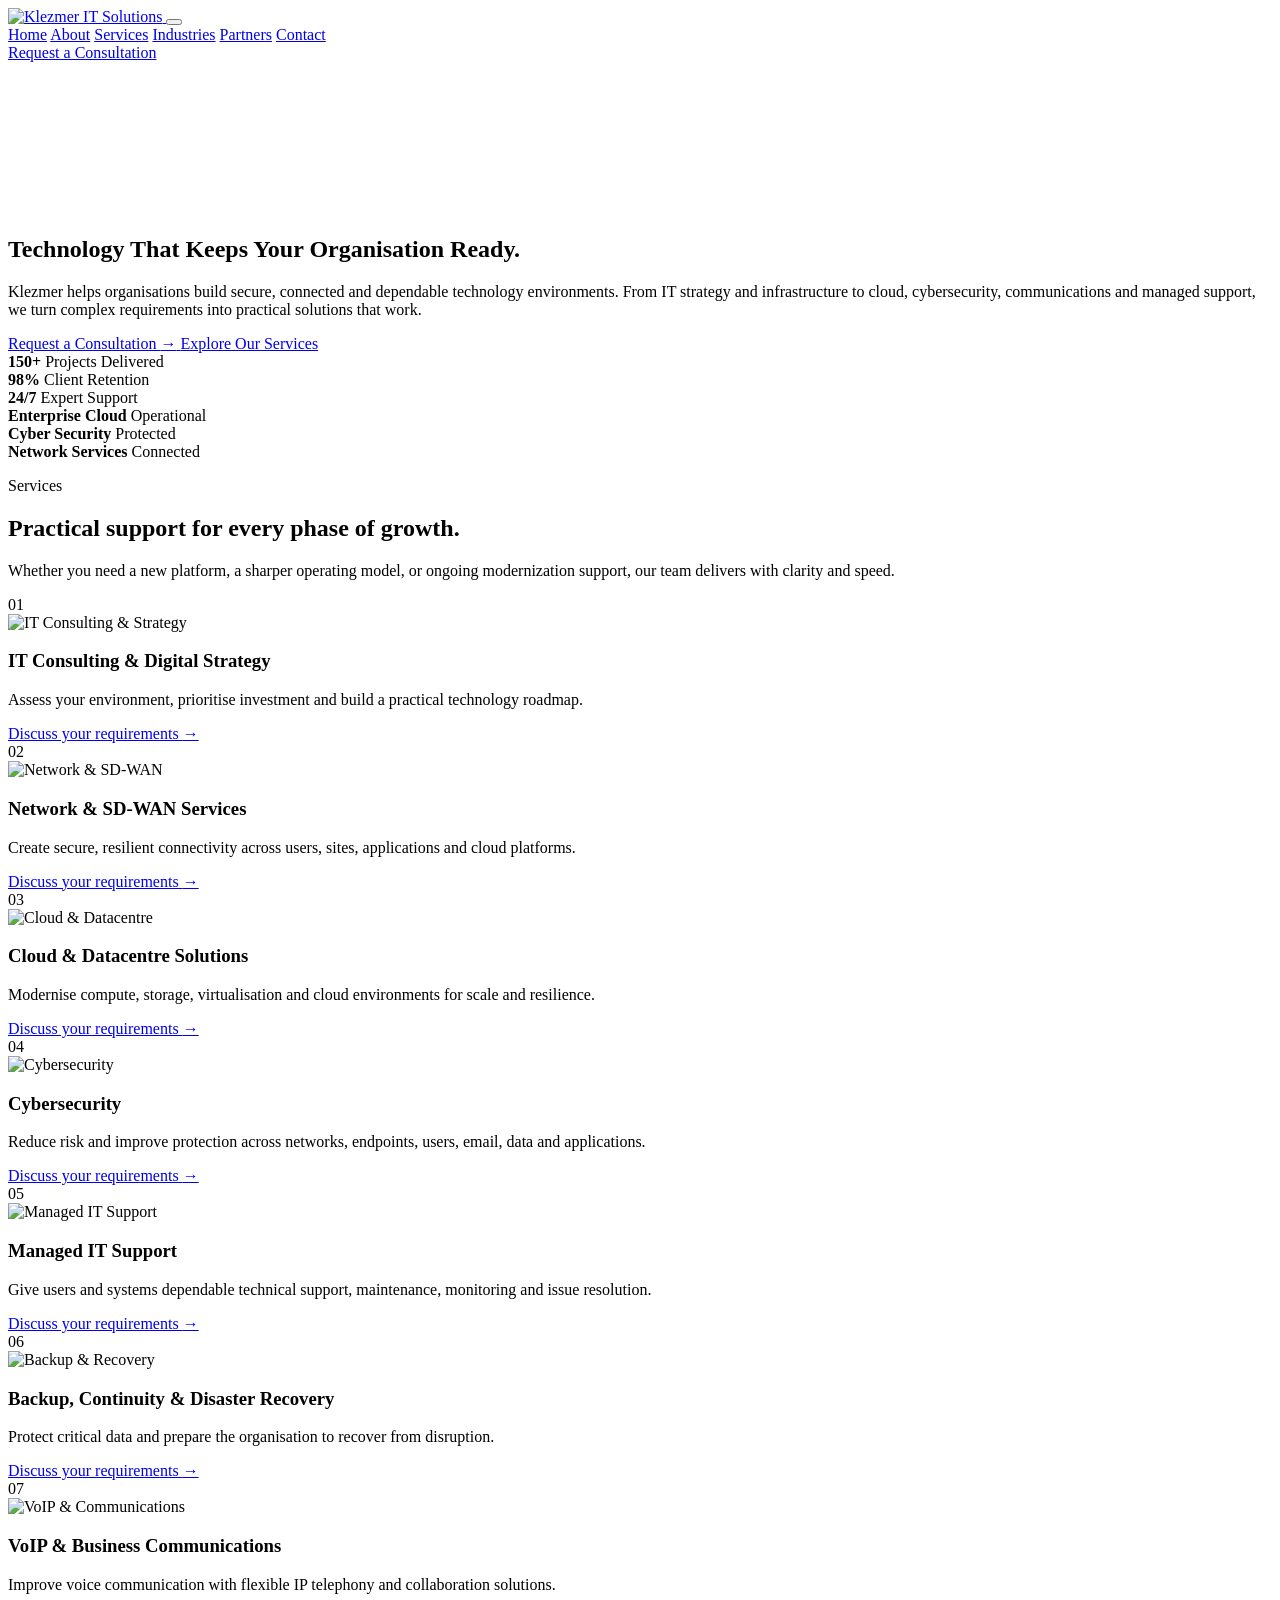
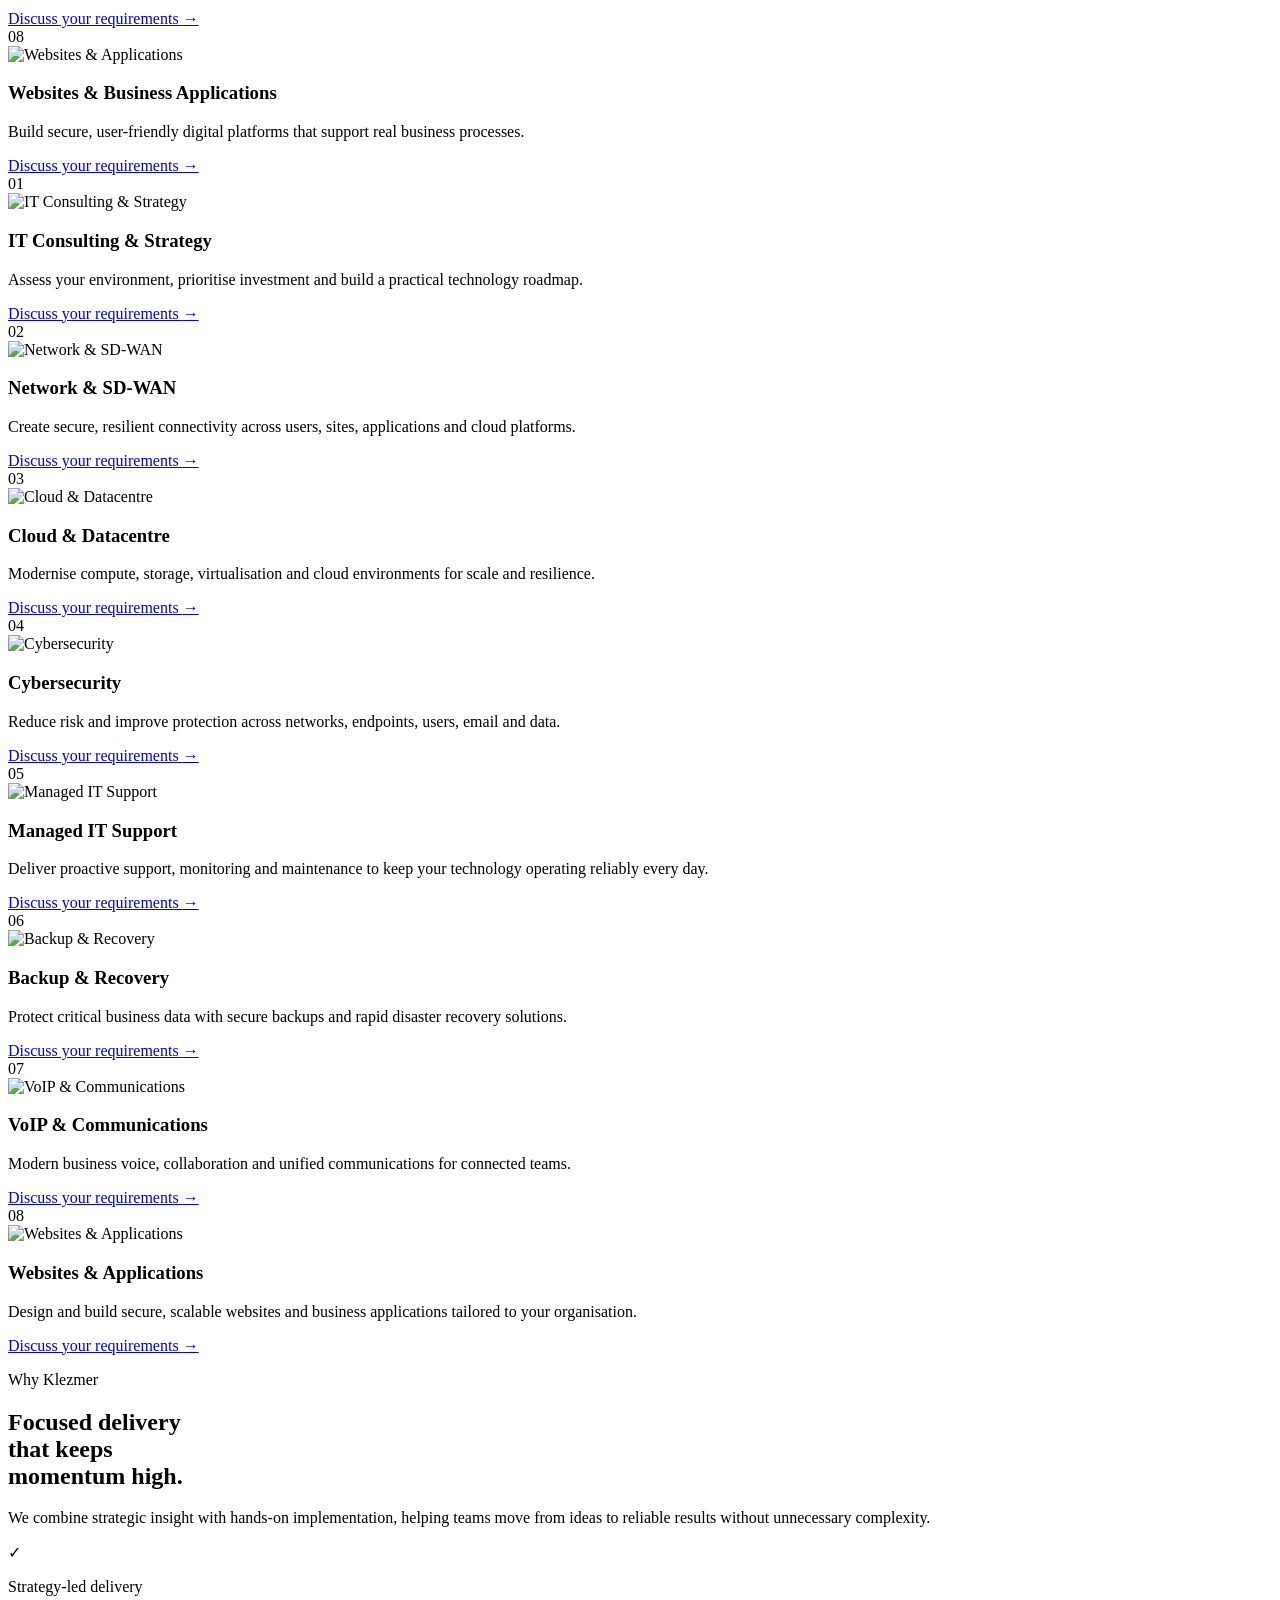
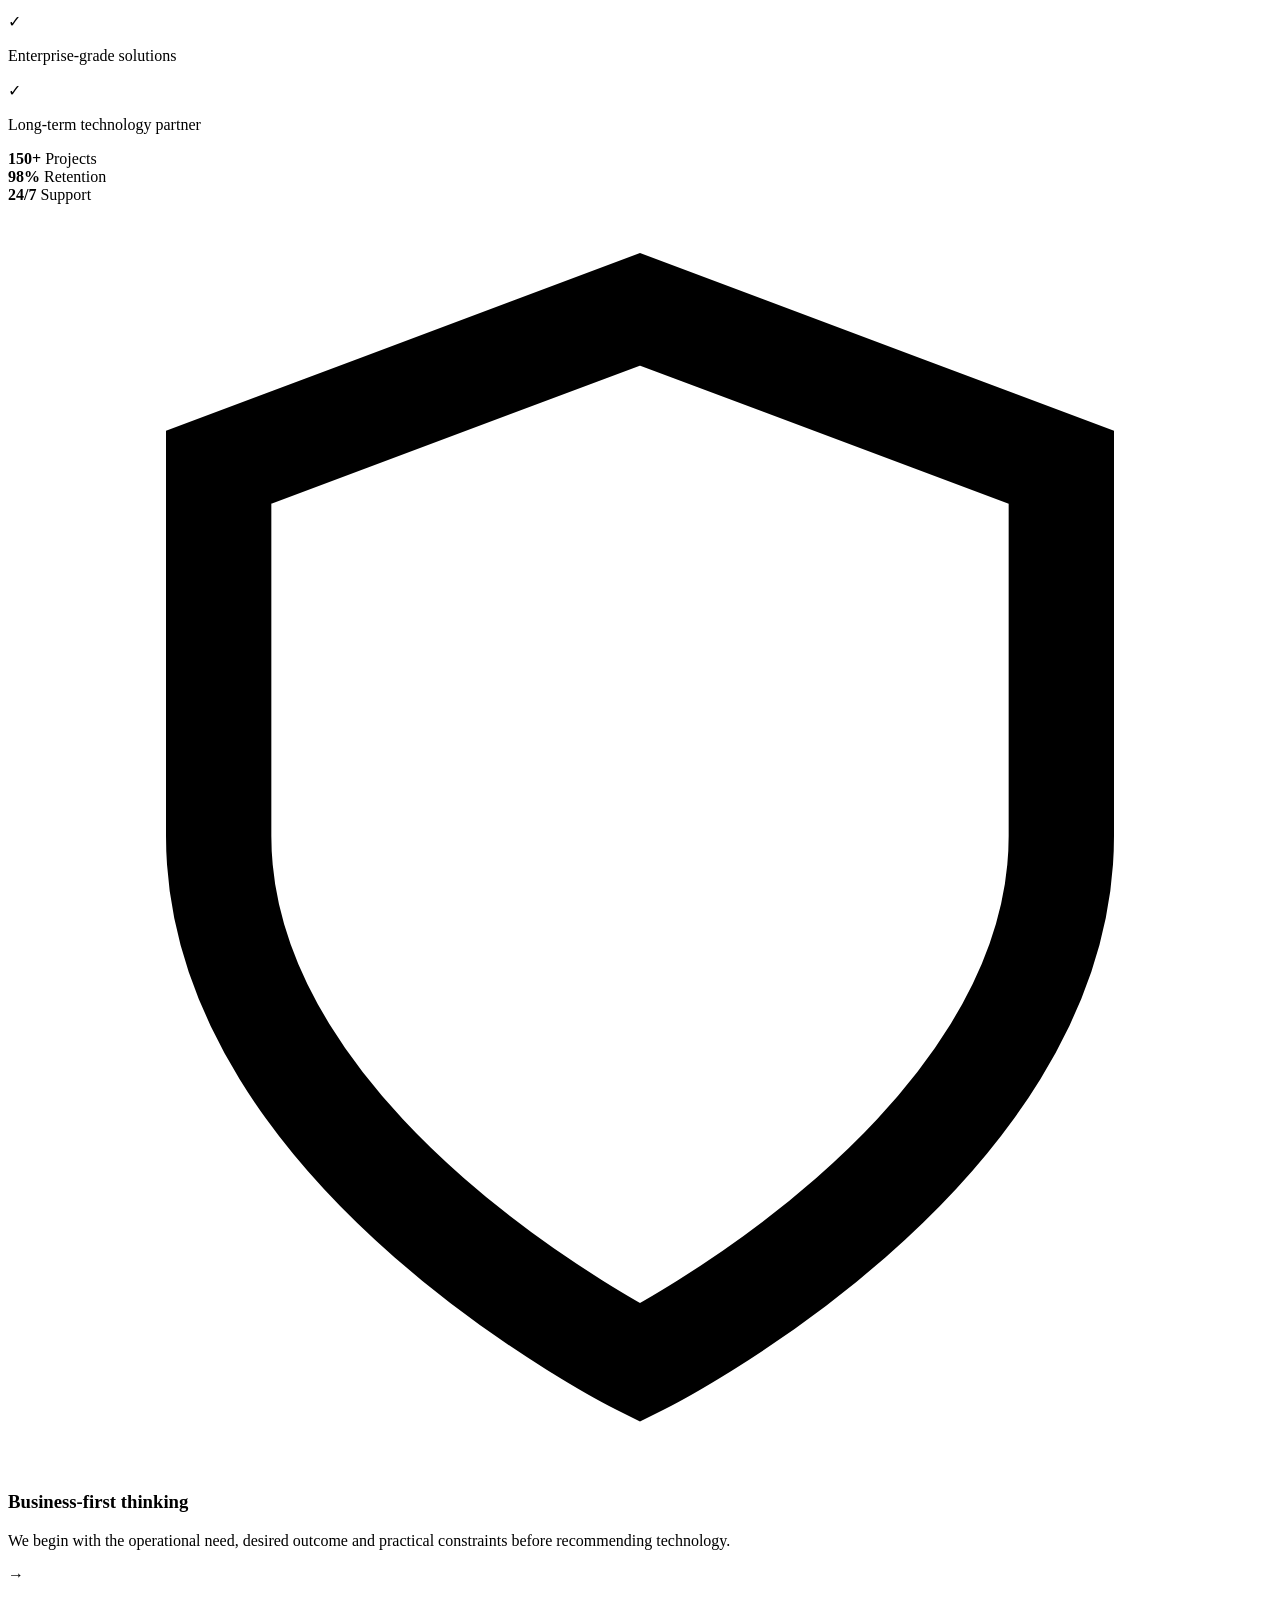
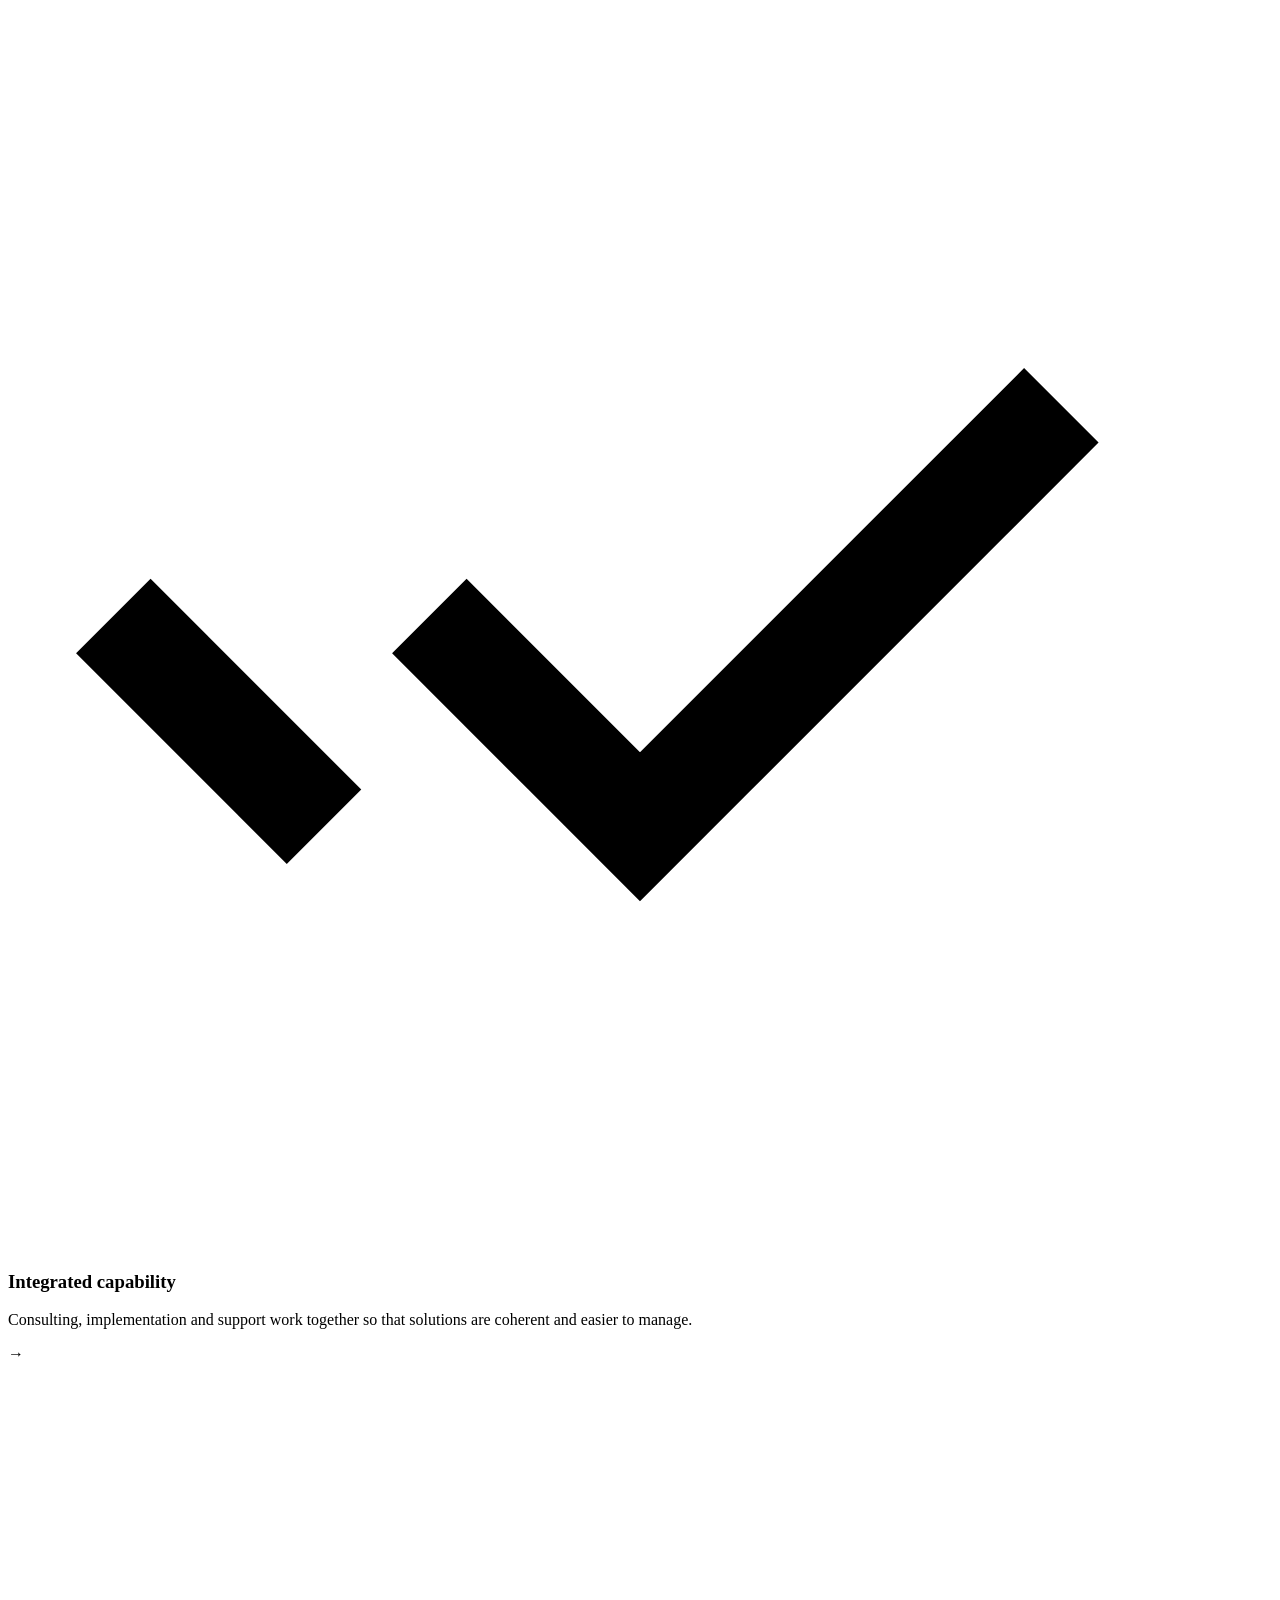
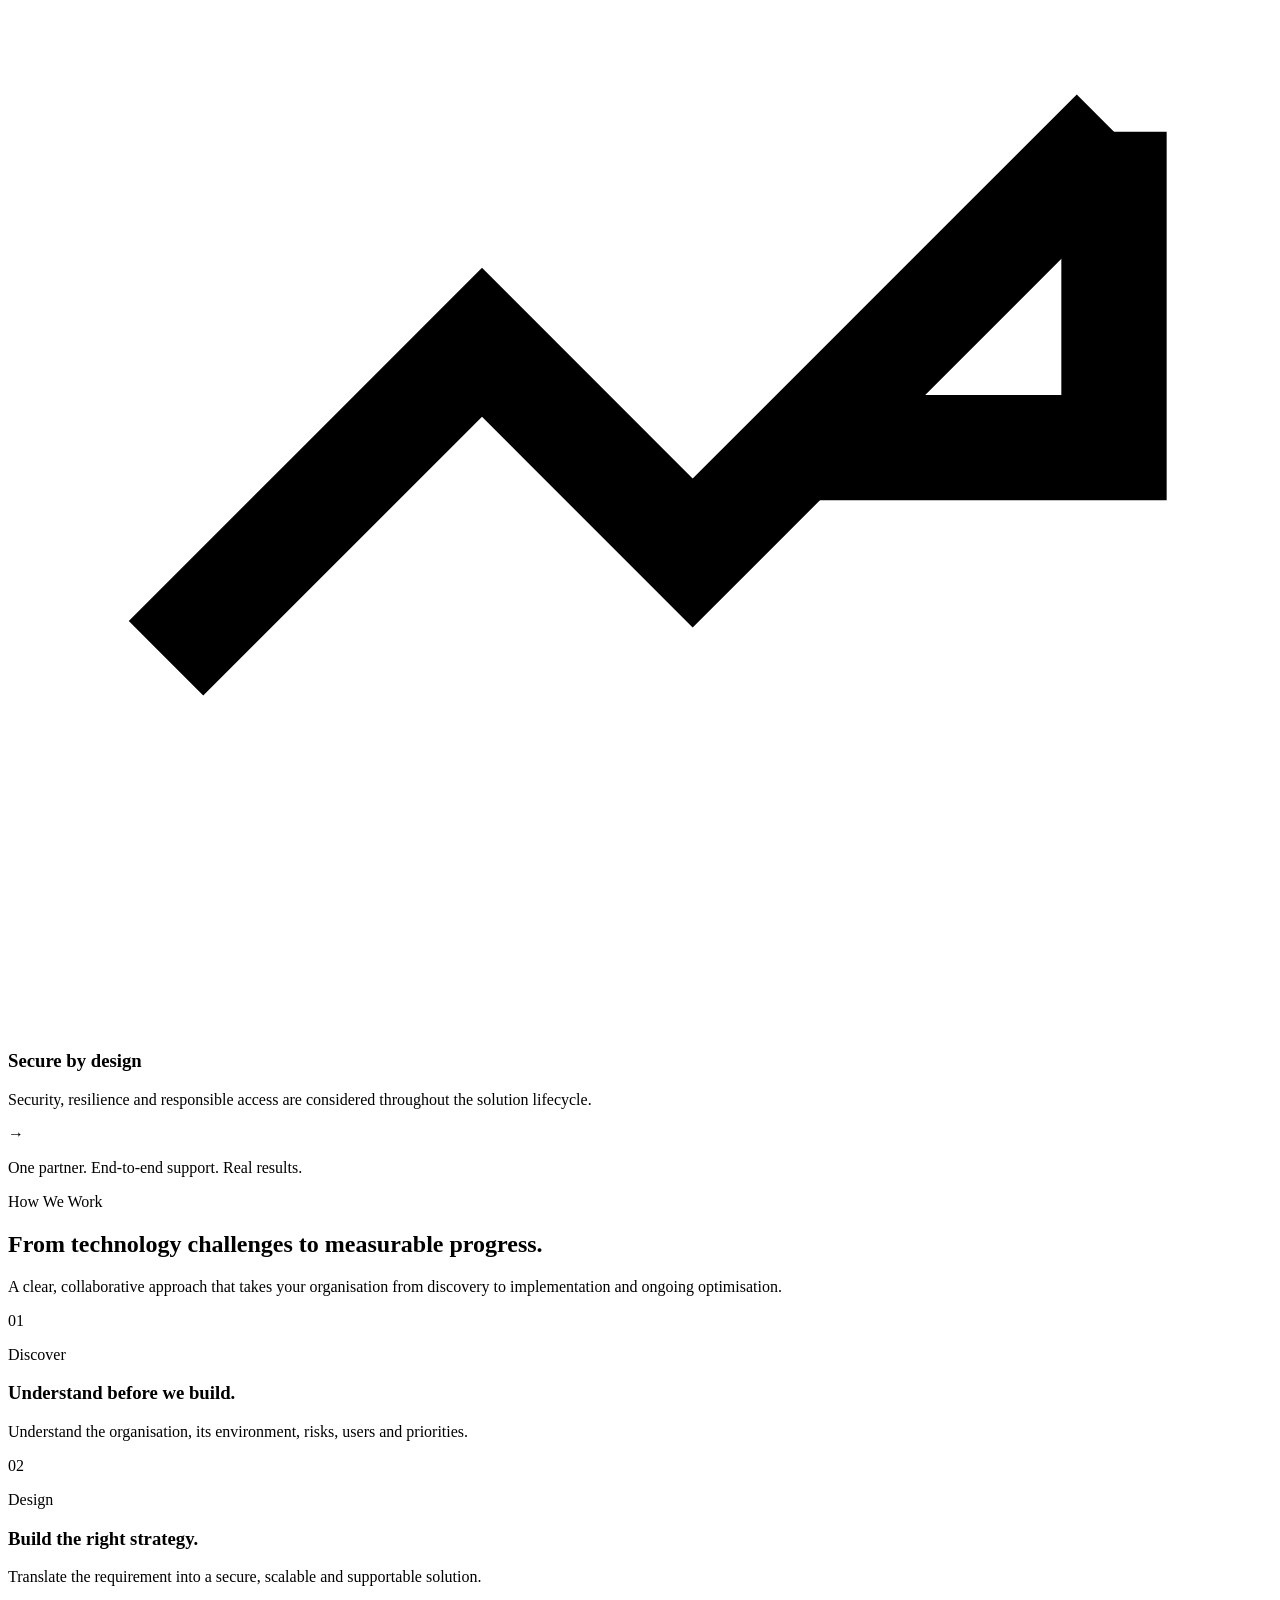
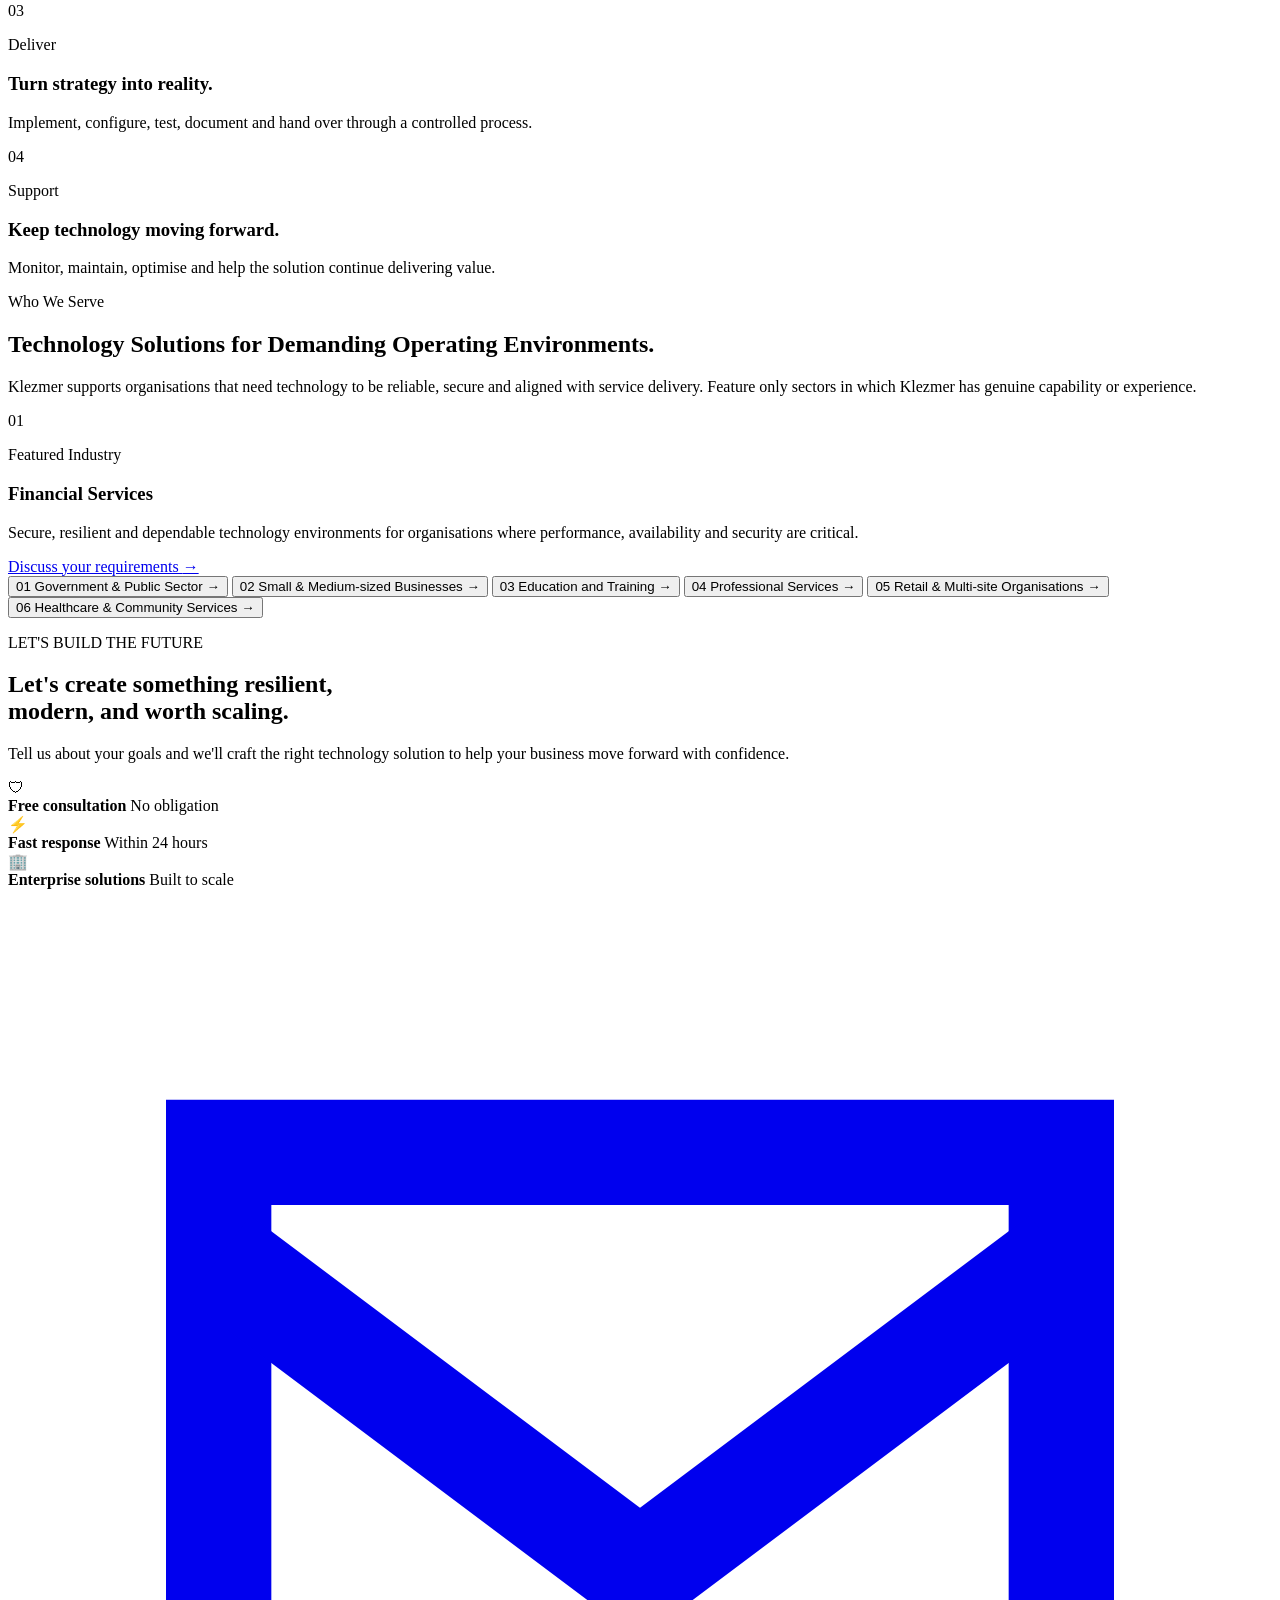
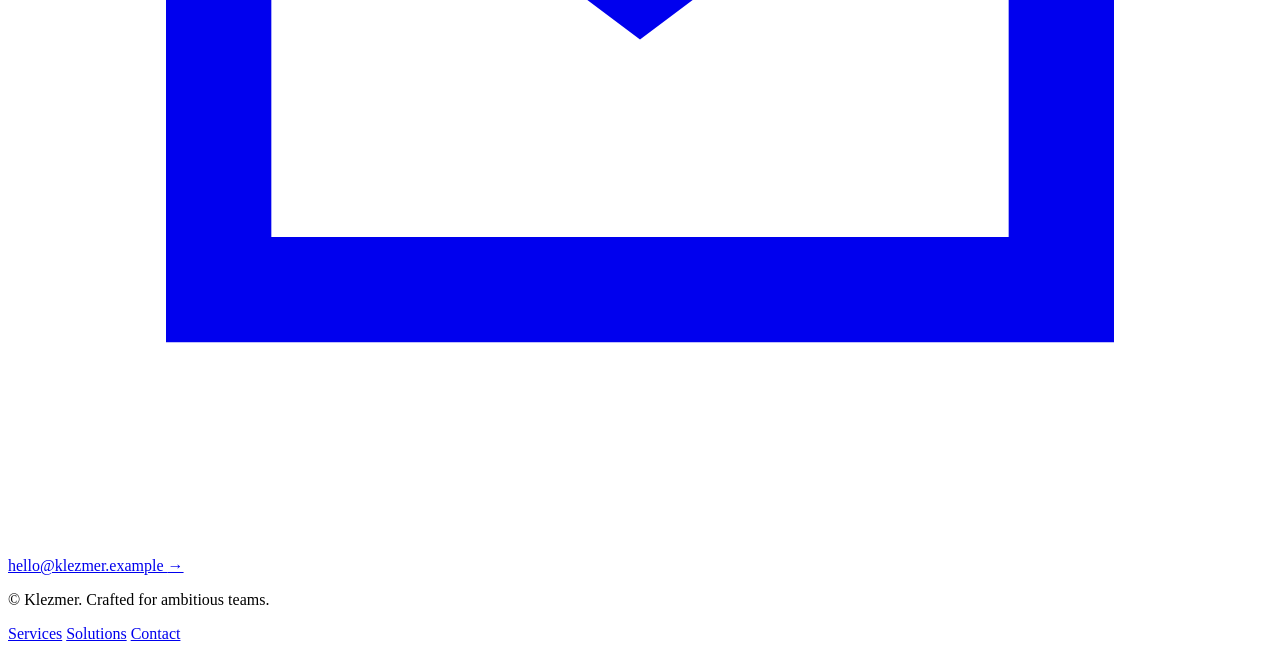
==== commit 8cd0428d: "This time it will work Klezmer pls" ====
--- a/index.html
+++ b/index.html
@@ -1,1364 +1,1364 @@
-<!DOCTYPE html>
-<html lang="en">
-  <head>
-    <meta charset="UTF-8" />
-    <meta name="viewport" content="width=device-width, initial-scale=1.0" />
-    <meta
-      name="description"
-      content="Klezmer helps ambitious teams modernize digital experiences with strategy, software delivery, and managed technology services."
-    />
-    <title>Klezmer | IT Consulting & Technology Solutions</title>
-    <link rel="stylesheet" href="css/reset.css" />
-    <link rel="stylesheet" href="css/variables.css" />
-    <link rel="stylesheet" href="css/typography.css" />
-    <link rel="stylesheet" href="css/layout.css" />
-    <link rel="stylesheet" href="css/navigation.css" />
-    <link rel="stylesheet" href="css/buttons.css" />
-    <link rel="stylesheet" href="css/hero.css" />
-    <link rel="stylesheet" href="css/cards.css" />
-    <link rel="stylesheet" href="css/components.css" />
-    <link rel="stylesheet" href="css/animations.css" />
-    <link rel="stylesheet" href="css/responsive.css" />
-    <link rel="stylesheet" href="css/home.css" />
-  </head>
-  <body>
-    <header class="site-header">
-    
-        <div class="header-wrapper">
-    
-            <nav class="navbar container" aria-label="Primary navigation">
-
-                <a href="index.html" class="logo">
-    
-                <img 
-                src="assets/images/Logo.png" 
-                alt="Klezmer IT Solutions" 
-                class="logo-image">
-    
-                </a>
-    
-                <button class="nav-toggle" aria-expanded="false" aria-label="Toggle navigation">
-    
-                    <span></span>
-                    <span></span>
-                    <span></span>
-    
-                </button>
-    
-                <div class="nav-links">
-
-                    <a href="index.html">Home</a>
-                    <a href="about.html">About</a> 
-                    <a href="services.html">Services</a>
-                    <a href="industries.html">Industries</a>
-                    <a href="partners.html">Partners</a>
-                    <a href="contact.html">Contact</a>
-    
-                </div>
-    
-                <a class="btn btn-primary nav-cta" href="contact.html">
-    
-                    Request a Consultation
-    
-                </a>
-    
-            </nav>
-    
-        </div>
-    
-    </header>
-
-    <main>
-<!--==================================================
-    HERO COPY
-===================================================-->
-
-<section class="hero">
-
-    <!-- BACKGROUND VIDEO -->
-    <div class="hero-video-bg">
-
-        <video autoplay muted loop playsinline>
-            <source src="assets/videos/klezmer-hero.mp4" type="video/mp4">
-        </video>
-
-        <div class="hero-video-fade"></div>
-
-    </div>
-
-
-    <!-- LEFT CONTENT -->
-    <div class="hero-copy">
-
-        <!-- <div class="hero-badge">
-
-            <span class="badge-dot"></span>
-
-            <span class="badge-text">
-                Enterprise Technology Partner
-            </span>
-
-        </div> -->
-
-
-        <h1 class="hero-title">
-
-            <span class="title-line">
-                Technology That
-            </span>
-
-            <span class="title-line">
-                Keeps Your
-            </span>
-
-            <span class="title-line gradient-text">
-                Organisation Ready.
-            </span>
-
-        </h1>
-
-
-        <p class="hero-description">
-
-            Klezmer helps organisations build secure, connected and
-            dependable technology environments. From IT strategy and
-            infrastructure to cloud, cybersecurity, communications
-            and managed support, we turn complex requirements into
-            practical solutions that work.
-
-        </p>
-
-
-        <div class="hero-actions">
-
-            <a href="#contact" class="btn btn-primary">
-
-                Request a Consultation
-
-                <span>→</span>
-
-            </a>
-
-            <a href="#services" class="btn btn-secondary">
-
-                Explore Our Services
-
-            </a>
-
-        </div>
-
-
-        <div class="hero-trust">
-
-            <div class="trust-item">
-
-                <strong>150+</strong>
-
-                <span>Projects Delivered</span>
-
-            </div>
-
-
-            <div class="trust-divider"></div>
-
-
-            <div class="trust-item">
-
-                <strong>98%</strong>
-
-                <span>Client Retention</span>
-
-            </div>
-
-
-            <div class="trust-divider"></div>
-
-
-            <div class="trust-item">
-
-                <strong>24/7</strong>
-
-                <span>Expert Support</span>
-
-            </div>
-
-        </div>
-
-    </div>
-
-
-    <!-- VIDEO STATUS -->
-    <div class="hero-status">
-
-        <div class="status-card">
-
-            <strong>Enterprise Cloud</strong>
-
-            <span>Operational</span>
-
-        </div>
-
-
-        <div class="status-card">
-
-            <strong>Cyber Security</strong>
-
-            <span>Protected</span>
-
-        </div>
-
-
-        <div class="status-card">
-
-            <strong>Network Services</strong>
-
-            <span>Connected</span>
-
-        </div>
-
-    </div>
-
-</section>
-
-<div id="services" class="section services-section">
-
-    <div class="container">
-
-        <div class="section-heading">
-
-            <p class="home-eyebrow">Services</p>
-
-            <h2>Practical support for every phase of growth.</h2>
-
-            <p>
-                Whether you need a new platform, a sharper operating model,
-                or ongoing modernization support, our team delivers with
-                clarity and speed.
-            </p>
-
-        </div>
-
-    </div>
-
-    <div class="services-track">
-
-        <div class="services-track-inner">
-
-        <div class="services-slider">
-
-            <!-- =========================
-                      SERVICE 01
-            ========================= -->
-            <article class="service-tile">
-
-                <span class="tile-number">01</span>
-
-                <div class="tile-icon">
-                    <!-- Cloud SVG -->
-                    <img src="assets/icons/IT Consulting & Strategy.svg" alt="IT Consulting & Strategy">
-                </div>
-
-                <h3>IT Consulting &amp; Digital Strategy</h3>
-
-                <p>
-                    Assess your environment, prioritise investment and build a
-                    practical technology roadmap.
-                </p>
-
-                <a href="#contact" class="tile-link">
-                
-                    Discuss your requirements
-                
-                    <span class="tile-arrow">→</span>
-                
-                </a>
-
-            </article>
-
-            <!-- =========================
-                 SERVICE 02
-            ========================= -->
-
-<article class="service-tile">
-
-    <span class="tile-number">02</span>
-
-    <div class="tile-icon">
-
-        <!-- SVG -->
-        <img src="assets/icons/Network & SD-WAN.svg" alt="Network & SD-WAN">
-
-    </div>
-
-    <h3>Network &amp; SD-WAN Services</h3>
-
-    <p>
-        Create secure, resilient connectivity across users, sites,
-        applications and cloud platforms.
-    </p>
-
-    <a href="#contact" class="tile-link">
-    
-        Discuss your requirements
-    
-        <span class="tile-arrow">→</span>
-    
-    </a>
-
-</article>
-
-            <!-- =========================
-                 SERVICE 03
-            ========================= -->
-
-<article class="service-tile">
-
-    <span class="tile-number">03</span>
-
-    <div class="tile-icon">
-
-        <!-- SVG -->
-        <img src="assets/icons/Cloud & Datacentre.svg" alt="Cloud & Datacentre">
-
-    </div>
-
-    <h3>Cloud &amp; Datacentre Solutions</h3>
-
-    <p>
-        Modernise compute, storage, virtualisation and cloud
-        environments for scale and resilience.
-    </p>
-
-    <a href="#contact" class="tile-link">
-    
-        Discuss your requirements
-    
-        <span class="tile-arrow">→</span>
-    
-    </a>
-
-</article>
-
-            <!-- =========================
-                 SERVICE 04
-            ========================= -->
-
-<article class="service-tile">
-
-    <span class="tile-number">04</span>
-
-    <div class="tile-icon">
-
-        <!-- SVG -->
-        <img src="assets/icons/security.svg" alt="Cybersecurity">
-    </div>
-
-    <h3>Cybersecurity</h3>
-
-    <p>
-        Reduce risk and improve protection across networks,
-        endpoints, users, email, data and applications.
-    </p>
-
-    <a href="#contact" class="tile-link">
-    
-        Discuss your requirements
-    
-        <span class="tile-arrow">→</span>
-    
-    </a>
-
-</article>
-<!-- =========================
-     SERVICE 05
-========================= -->
-
-<article class="service-tile">
-
-    <span class="tile-number">05</span>
-
-    <div class="tile-icon">
-
-        <!-- SVG -->
-        <img src="assets/icons/support.svg" alt="Managed IT Support">
-    </div>
-
-    <h3>Managed IT Support</h3>
-
-    <p>
-        Give users and systems dependable technical support, maintenance, monitoring and issue resolution.
-    </p>
-
-    <a href="#contact" class="tile-link">
-    
-        Discuss your requirements
-    
-        <span class="tile-arrow">→</span>
-    
-    </a>
-
-</article>
-<!-- =========================
-     SERVICE 06
-========================= -->
-
-<article class="service-tile">
-
-    <span class="tile-number">06</span>
-
-    <div class="tile-icon">
-
-        <!-- SVG -->
-        <img src="assets/icons/Backup & Recovery.svg" alt="Backup & Recovery">
-    </div>
-
-    <h3>Backup, Continuity & Disaster Recovery</h3>
-
-    <p>
-        Protect critical data and prepare the organisation to recover from disruption.
-    </p>
-
-    <a href="#contact" class="tile-link">
-    
-        Discuss your requirements
-    
-        <span class="tile-arrow">→</span>
-    
-    </a>
-
-</article>
-<!-- =========================
-     SERVICE 07
-========================= -->
-
-<article class="service-tile">
-
-    <span class="tile-number">07</span>
-
-    <div class="tile-icon">
-
-        <!-- SVG -->
-        <img src="assets/icons/VoIP & Communications.svg" alt="VoIP & Communications">
-    </div>
-
-    <h3>VoIP & Business Communications</h3>
-
-    <p>
-        Improve voice communication with flexible IP telephony and collaboration solutions.
-    </p>
-
-    <a href="#contact" class="tile-link">
-    
-        Discuss your requirements
-    
-        <span class="tile-arrow">→</span>
-    
-    </a>
-
-</article>
-<!-- =========================
-     SERVICE 08
-========================= -->
-
-<article class="service-tile">
-
-    <span class="tile-number">08</span>
-
-    <div class="tile-icon">
-
-        <!-- SVG -->
-        <img src="assets/icons/Websites & Applications.svg" alt="Websites & Applications">
-    </div>
-
-    <h3>Websites & Business Applications</h3>
-
-    <p>
-        Build secure, user-friendly digital platforms that support real business processes.
-    </p>
-
-    <a href="#contact" class="tile-link">
-    
-        Discuss your requirements
-    
-        <span class="tile-arrow">→</span>
-    
-    </a>
-
-</article>
-
-
-        </div>
-        <div class="services-slider">
-        
-            <!-- =========================
-                              SERVICE 01
-                    ========================= -->
-            <article class="service-tile">
-        
-                <span class="tile-number">01</span>
-        
-                <div class="tile-icon">
-                    <!-- Cloud SVG -->
-                    <img src="assets/icons/IT Consulting & Strategy.svg" alt="IT Consulting & Strategy">
-                </div>
-        
-                <h3>IT Consulting &amp; Strategy</h3>
-        
-                <p>
-                    Assess your environment, prioritise investment and build a
-                    practical technology roadmap.
-                </p>
-        
-                <a href="#contact" class="tile-link">
-        
-                    Discuss your requirements
-        
-                    <span class="tile-arrow">→</span>
-        
-                </a>
-        
-            </article>
-        
-            <!-- =========================
-                         SERVICE 02
-                    ========================= -->
-        
-            <article class="service-tile">
-        
-                <span class="tile-number">02</span>
-        
-                <div class="tile-icon">
-        
-                    <!-- SVG -->
-                    <img src="assets/icons/Network & SD-WAN.svg" alt="Network & SD-WAN">
-        
-                </div>
-        
-                <h3>Network &amp; SD-WAN</h3>
-        
-                <p>
-                    Create secure, resilient connectivity across users, sites,
-                    applications and cloud platforms.
-                </p>
-        
-                <a href="#contact" class="tile-link">
-        
-                    Discuss your requirements
-        
-                    <span class="tile-arrow">→</span>
-        
-                </a>
-        
-            </article>
-        
-            <!-- =========================
-                         SERVICE 03
-                    ========================= -->
-        
-            <article class="service-tile">
-        
-                <span class="tile-number">03</span>
-        
-                <div class="tile-icon">
-        
-                    <!-- SVG -->
-                    <img src="assets/icons/Cloud & Datacentre.svg" alt="Cloud & Datacentre">
-        
-                </div>
-        
-                <h3>Cloud &amp; Datacentre</h3>
-        
-                <p>
-                    Modernise compute, storage, virtualisation and cloud
-                    environments for scale and resilience.
-                </p>
-        
-                <a href="#contact" class="tile-link">
-        
-                    Discuss your requirements
-        
-                    <span class="tile-arrow">→</span>
-        
-                </a>
-        
-            </article>
-        
-            <!-- =========================
-                         SERVICE 04
-                    ========================= -->
-        
-            <article class="service-tile">
-        
-                <span class="tile-number">04</span>
-        
-                <div class="tile-icon">
-        
-                    <!-- SVG -->
-                    <img src="assets/icons/security.svg" alt="Cybersecurity">
-                </div>
-        
-                <h3>Cybersecurity</h3>
-        
-                <p>
-                    Reduce risk and improve protection across networks,
-                    endpoints, users, email and data.
-                </p>
-        
-                <a href="#contact" class="tile-link">
-        
-                    Discuss your requirements
-        
-                    <span class="tile-arrow">→</span>
-        
-                </a>
-        
-            </article>
-            <!-- =========================
-             SERVICE 05
-        ========================= -->
-        
-            <article class="service-tile">
-        
-                <span class="tile-number">05</span>
-        
-                <div class="tile-icon">
-        
-                    <!-- SVG -->
-                    <img src="assets/icons/support.svg" alt="Managed IT Support">
-                </div>
-        
-                <h3>Managed IT Support</h3>
-        
-                <p>
-                    Deliver proactive support, monitoring and maintenance to
-                    keep your technology operating reliably every day.
-                </p>
-        
-                <a href="#contact" class="tile-link">
-        
-                    Discuss your requirements
-        
-                    <span class="tile-arrow">→</span>
-        
-                </a>
-        
-            </article>
-            <!-- =========================
-             SERVICE 06
-        ========================= -->
-        
-            <article class="service-tile">
-        
-                <span class="tile-number">06</span>
-        
-                <div class="tile-icon">
-        
-                    <!-- SVG -->
-                    <img src="assets/icons/Backup & Recovery.svg" alt="Backup & Recovery">
-                </div>
-        
-                <h3>Backup & Recovery</h3>
-        
-                <p>
-                    Protect critical business data with secure backups and
-                    rapid disaster recovery solutions.
-                </p>
-        
-                <a href="#contact" class="tile-link">
-        
-                    Discuss your requirements
-        
-                    <span class="tile-arrow">→</span>
-        
-                </a>
-        
-            </article>
-            <!-- =========================
-             SERVICE 07
-        ========================= -->
-        
-            <article class="service-tile">
-        
-                <span class="tile-number">07</span>
-        
-                <div class="tile-icon">
-        
-                    <!-- SVG -->
-                    <img src="assets/icons/VoIP & Communications.svg" alt="VoIP & Communications">
-                </div>
-        
-                <h3>VoIP & Communications</h3>
-        
-                <p>
-                    Modern business voice, collaboration and unified
-                    communications for connected teams.
-                </p>
-        
-                <a href="#contact" class="tile-link">
-        
-                    Discuss your requirements
-        
-                    <span class="tile-arrow">→</span>
-        
-                </a>
-        
-            </article>
-            <!-- =========================
-             SERVICE 08
-        ========================= -->
-        
-            <article class="service-tile">
-        
-                <span class="tile-number">08</span>
-        
-                <div class="tile-icon">
-        
-                    <!-- SVG -->
-                    <img src="assets/icons/Websites & Applications.svg" alt="Websites & Applications">
-                </div>
-        
-                <h3>Websites & Applications</h3>
-        
-                <p>
-                    Design and build secure, scalable websites and business
-                    applications tailored to your organisation.
-                </p>
-        
-                <a href="#contact" class="tile-link">
-        
-                    Discuss your requirements
-        
-                    <span class="tile-arrow">→</span>
-        
-                </a>
-        
-            </article>
-        
-        
-        </div>
-
-    </div>
-
-</div>
-
-</section>
-
-      <section id="solutions" class="section why-klezmer">
-        <div class="container split-layout">
-          <div class="why-content">
-            <p class="yk-home-eyebrow">Why Klezmer</p>
-            <h2 class="why-title">
-            
-                Focused delivery
-                <br>
-            
-                that keeps
-            
-                <br>
-            
-                <span class="gradient-text">
-                    momentum high.
-                </span>
-            
-            </h2>
-            <p class="why-description">
-              We combine strategic insight with hands-on implementation, helping teams move from ideas to
-              reliable results without unnecessary complexity.
-            </p>
-
-            <div class="why-highlights">
-            
-                <div class="highlight-item">
-                    <span>✓</span>
-                    <p>Strategy-led delivery</p>
-                </div>
-            
-                <div class="highlight-item">
-                    <span>✓</span>
-                    <p>Enterprise-grade solutions</p>
-                </div>
-            
-                <div class="highlight-item">
-                    <span>✓</span>
-                    <p>Long-term technology partner</p>
-                </div>
-            
-            </div>
-
-            <div class="why-stats">
-            
-                <div>
-            
-                    <strong>150+</strong>
-            
-                    <span>Projects</span>
-            
-                </div>
-            
-                <div>
-            
-                    <strong>98%</strong>
-            
-                    <span>Retention</span>
-            
-                </div>
-            
-                <div>
-            
-                    <strong>24/7</strong>
-            
-                    <span>Support</span>
-            
-                </div>
-            
-            </div>
-          </div>
-        <div class="why-panel">
-          <div class="why-card">
-          <div class="why-process">
-          <div class="process-line-one"></div>
-            <div class="why-feature active">
-                    <div class="feature-icon">
-                        <svg viewBox="0 0 24 24" fill="none" stroke="currentColor" stroke-width="2">
-                            <path d="M12 22s8-4 8-10V5l-8-3-8 3v7c0 6 8 10 8 10z" />
-                        </svg>
-                    </div>
-                    
-                    <div class="feature-text">
-                        <h3>Business-first thinking</h3>
-                        <p>We begin with the operational need, desired outcome and practical constraints before recommending technology.</p>
-                    </div>
-                    <div class="feature-arrow">
-                    
-                        →
-                    
-                    </div>
-                    
-                    </div>
-                    
-                    <div class="why-feature">
-                    
-                        <div class="feature-icon">
-                            <svg viewBox="0 0 24 24" fill="none" stroke="currentColor" stroke-width="2">
-                                <path d="M8 12l4 4 8-8" />
-                                <path d="M2 12l4 4" />
-                            </svg>
-                        </div>
-                    
-                        <div class="feature-text">
-                            <h3>Integrated capability</h3>
-                            <p>Consulting, implementation and support work together so that solutions are coherent and easier to manage.</p>
-                        </div>
-                        <div class="feature-arrow">
-                        
-                            →
-                        
-                        </div>
-                    
-                    </div>
-                    
-                    <div class="why-feature">
-                    
-                        <div class="feature-icon">
-                            <svg viewBox="0 0 24 24" fill="none" stroke="currentColor" stroke-width="2">
-                                <path d="M3 17l6-6 4 4 8-8" />
-                                <path d="M21 7v6h-6" />
-                            </svg>
-                        </div>
-                    
-                        <div class="feature-text">
-                            <h3>Secure by design</h3>
-                            <p>Security, resilience and responsible access are considered throughout the solution lifecycle.</p>
-                        </div>
-
-                        <div class="feature-arrow">
-                        
-                            →
-                        
-                        </div>
-                    
-                    </div>
-                    
-                    <div class="why-footer">
-                    
-                        <span class="status-dot"></span>
-                    
-                        <p>One partner. End-to-end support. Real results.</p>
-                    
-                    </div>
-          </div>
-        </div>
-    </div>
-
-      </section>
-
-    <!--==========================================================
-          HOW WE WORK
-        ===========================================================-->
-    
-    <section class="process-section" id="how-we-work">
-    
-        <div class="container">
-    
-            <div class="process-heading">
-    
-                <p class="home-eyebrow">
-                    How We Work
-                </p>
-    
-                <h2>
-                    From technology challenges
-                    <span class="gradient-text">
-                        to measurable progress.
-                    </span>
-                </h2>
-    
-                <p class="process-intro">
-    
-                    A clear, collaborative approach that takes your organisation
-                    from discovery to implementation and ongoing optimisation.
-    
-                </p>
-    
-            </div>
-    
-    
-            <div class="process-track">
-    
-                <div class="process-line"></div>
-    
-    
-                <!-- STEP 01 -->
-    
-                <div class="process-step active">
-    
-                    <div class="step-marker">
-    
-                        <span>01</span>
-    
-                    </div>
-    
-                    <div class="step-content">
-    
-                        <p class="step-label">
-                            Discover
-                        </p>
-    
-                        <h3>
-                            Understand before we build.
-                        </h3>
-    
-                        <p>
-                            Understand the organisation, its environment, risks, users and priorities.
-                        </p>
-    
-                    </div>
-    
-                </div>
-    
-    
-                <!-- STEP 02 -->
-    
-                <div class="process-step">
-    
-                    <div class="step-marker">
-    
-                        <span>02</span>
-    
-                    </div>
-    
-                    <div class="step-content">
-    
-                        <p class="step-label">
-                            Design
-                        </p>
-    
-                        <h3>
-                            Build the right strategy.
-                        </h3>
-    
-                        <p>
-                            Translate the requirement into a secure, scalable and supportable solution.
-                        </p>
-    
-                    </div>
-    
-                </div>
-    
-    
-                <!-- STEP 03 -->
-    
-                <div class="process-step">
-    
-                    <div class="step-marker">
-    
-                        <span>03</span>
-    
-                    </div>
-    
-                    <div class="step-content">
-    
-                        <p class="step-label">
-                            Deliver
-                        </p>
-    
-                        <h3>
-                            Turn strategy into reality.
-                        </h3>
-    
-                        <p>
-                            Implement, configure, test, document and hand over through a controlled process.
-                        </p>
-    
-                    </div>
-    
-                </div>
-    
-    
-                <!-- STEP 04 -->
-    
-                <div class="process-step">
-    
-                    <div class="step-marker">
-    
-                        <span>04</span>
-    
-                    </div>
-    
-                    <div class="step-content">
-    
-                        <p class="step-label">
-                            Support
-                        </p>
-    
-                        <h3>
-                            Keep technology moving forward.
-                        </h3>
-    
-                        <p>
-                            Monitor, maintain, optimise and help the solution continue delivering value.
-                        </p>
-    
-                    </div>
-    
-                </div>
-    
-            </div>
-    
-        </div>
-    
-    </section>
-
-    <!--==========================================================
-          INDUSTRIES / WHO WE SERVE
-        ===========================================================-->
-    
-    <section class="industries-section" id="industries">
-    
-        <div class="container">
-    
-            <div class="industries-heading">
-    
-                <p class="home-eyebrow">
-                    Who We Serve
-                </p>
-    
-                <h2>
-                    Technology Solutions for Demanding
-                    <span class="gradient-text">
-                        Operating Environments.
-                    </span>
-                </h2>
-    
-                <p>
-                    Klezmer supports organisations that need technology to be reliable, 
-                    secure and aligned with service delivery. Feature
-                    only sectors in which Klezmer has genuine capability or experience.
-                </p>
-    
-            </div>
-    
-    
-            <div class="industries-layout">
-    
-                <!-- FEATURED INDUSTRY -->
-    
-                <div class="industry-feature">
-    
-                    <div class="industry-feature-number" id="industryNumber">
-                        01
-                    </div>
-    
-                    <div class="industry-feature-content">
-    
-                        <p class="industry-label" id="industryLabel">
-                            Featured Industry
-                        </p>
-    
-                        <h3 id="industryTitle">
-                            Financial Services
-                        </h3>
-    
-                        <p id="industryDescription">
-                            Secure, resilient and dependable technology
-                            environments for organisations where performance,
-                            availability and security are critical.
-                        </p>
-    
-                        <a href="#contact" class="industry-link">
-    
-                            <span id="industryLinkText">
-                                Discuss your requirements
-                            </span>
-    
-                            <span>→</span>
-    
-                        </a>
-    
-                    </div>
-    
-                </div>
-    
-    
-                <!-- INDUSTRY LIST -->
-    
-                <div class="industry-list">
-    
-                    <button class="industry-item active" data-industry="financial">
-    
-                        <span class="industry-number">
-                            01
-                        </span>
-    
-                        <span class="industry-name">
-                            Government & Public Sector
-                        </span>
-    
-                        <span class="industry-arrow">
-                            →
-                        </span>
-    
-                    </button>
-    
-    
-                    <button class="industry-item" data-industry="professional">
-    
-                        <span class="industry-number">
-                            02
-                        </span>
-    
-                        <span class="industry-name">
-                            Small & Medium-sized Businesses
-                        </span>
-    
-                        <span class="industry-arrow">
-                            →
-                        </span>
-    
-                    </button>
-    
-    
-                    <button class="industry-item" data-industry="healthcare">
-    
-                        <span class="industry-number">
-                            03
-                        </span>
-    
-                        <span class="industry-name">
-                            Education and Training
-                        </span>
-    
-                        <span class="industry-arrow">
-                            →
-                        </span>
-    
-                    </button>
-    
-    
-                    <button class="industry-item" data-industry="education">
-    
-                        <span class="industry-number">
-                            04
-                        </span>
-    
-                        <span class="industry-name">
-                            Professional Services 
-                        </span>
-    
-                        <span class="industry-arrow">
-                            →
-                        </span>
-    
-                    </button>
-    
-    
-                    <button class="industry-item" data-industry="retail">
-    
-                        <span class="industry-number">
-                            05
-                        </span>
-    
-                        <span class="industry-name">
-                            Retail & Multi-site Organisations
-                        </span>
-    
-                        <span class="industry-arrow">
-                            →
-                        </span>
-    
-                    </button>
-    
-    
-                    <button class="industry-item" data-industry="business">
-    
-                        <span class="industry-number">
-                            06
-                        </span>
-    
-                        <span class="industry-name">
-                            Healthcare & Community Services
-                        </span>
-    
-                        <span class="industry-arrow">
-                            →
-                        </span>
-    
-                    </button>
-    
-                </div>
-    
-            </div>
-    
-        </div>
-    
-    </section>
-
-    <section id="contact" class="section cta-container">
-    
-        <div class="cta-banner">
-    
-            <div class="cta-content">
-    
-                <p class="eyebrow">
-                
-                    <span class="eyebrow-dot"></span>
-                
-                    LET'S BUILD THE FUTURE
-                
-                </p>
-    
-                <h2>
-    
-                    Let's create something resilient,
-    
-                    <br>
-    
-                    modern, and
-    
-                    <span class="gradient-text">
-    
-                        worth scaling.
-    
-                    </span>
-    
-                </h2>
-    
-                <p class="cta-description">
-    
-                    Tell us about your goals and we'll craft the right technology
-                    solution to help your business move forward with confidence.
-    
-                </p>
-    
-                <div class="cta-meta">
-    
-                    <div class="meta-item">
-    
-                        <div class="meta-icon">🛡</div>
-    
-                        <div>
-    
-                            <strong>Free consultation</strong>
-    
-                            <span>No obligation</span>
-    
-                        </div>
-    
-                    </div>
-    
-                    <div class="meta-item">
-    
-                        <div class="meta-icon">⚡</div>
-    
-                        <div>
-    
-                            <strong>Fast response</strong>
-    
-                            <span>Within 24 hours</span>
-    
-                        </div>
-    
-                    </div>
-    
-                    <div class="meta-item">
-    
-                        <div class="meta-icon">🏢</div>
-    
-                        <div>
-    
-                            <strong>Enterprise solutions</strong>
-    
-                            <span>Built to scale</span>
-    
-                        </div>
-    
-                    </div>
-    
-                </div>
-    
-            </div>
-    
-            <a class="cta-button" href="mailto:hello@klezmer.example">
-            
-                <span class="cta-icon">
-            
-                    <svg viewBox="0 0 24 24" fill="none" stroke="currentColor" stroke-width="2">
-                        <path d="M4 5h16v14H4z" />
-                        <path d="M4 7l8 6 8-6" />
-                    </svg>
-            
-                </span>
-            
-                <span class="cta-text">
-            
-                    hello@klezmer.example
-            
-                </span>
-            
-                <span class="cta-arrow">
-            
-                    →
-            
-                </span>
-            
-            </a>
-    
-        </div>
-    
-    </section>
-    </main>
-
-    <footer class="site-footer">
-      <div class="container footer-content">
-        <p>© <span id="year"></span> Klezmer. Crafted for ambitious teams.</p>
-        <div class="footer-links">
-          <a href="#services">Services</a>
-          <a href="#solutions">Solutions</a>
-          <a href="#contact">Contact</a>
-        </div>
-      </div>
-    </footer>
-
-    <script src="js/app.js"></script>
-  </body>
-</html>
+<!DOCTYPE html>
+<html lang="en">
+  <head>
+    <meta charset="UTF-8" />
+    <meta name="viewport" content="width=device-width, initial-scale=1.0" />
+    <meta
+      name="description"
+      content="Klezmer helps ambitious teams modernize digital experiences with strategy, software delivery, and managed technology services."
+    />
+    <title>Klezmer | IT Consulting & Technology Solutions</title>
+    <link rel="stylesheet" href="css/reset.css" />
+    <link rel="stylesheet" href="css/variables.css" />
+    <link rel="stylesheet" href="css/typography.css" />
+    <link rel="stylesheet" href="css/layout.css" />
+    <link rel="stylesheet" href="css/navigation.css" />
+    <link rel="stylesheet" href="css/buttons.css" />
+    <link rel="stylesheet" href="css/hero.css" />
+    <link rel="stylesheet" href="css/cards.css" />
+    <link rel="stylesheet" href="css/components.css" />
+    <link rel="stylesheet" href="css/animations.css" />
+    <link rel="stylesheet" href="css/responsive.css" />
+    <link rel="stylesheet" href="css/home.css" />
+  </head>
+  <body>
+    <header class="site-header">
+    
+        <div class="header-wrapper">
+    
+            <nav class="navbar container" aria-label="Primary navigation">
+
+                <a href="index.html" class="logo">
+    
+                <img 
+                src="assets/images/Logo.png" 
+                alt="Klezmer IT Solutions" 
+                class="logo-image">
+    
+                </a>
+    
+                <button class="nav-toggle" aria-expanded="false" aria-label="Toggle navigation">
+    
+                    <span></span>
+                    <span></span>
+                    <span></span>
+    
+                </button>
+    
+                <div class="nav-links">
+
+                    <a href="index.html">Home</a>
+                    <a href="about.html">About</a> 
+                    <a href="services.html">Services</a>
+                    <a href="industries.html">Industries</a>
+                    <a href="partners.html">Partners</a>
+                    <a href="contact.html">Contact</a>
+    
+                </div>
+    
+                <a class="btn btn-primary nav-cta" href="contact.html">
+    
+                    Request a Consultation
+    
+                </a>
+    
+            </nav>
+    
+        </div>
+    
+    </header>
+
+    <main>
+<!--==================================================
+    HERO COPY
+===================================================-->
+
+<section class="hero">
+
+    <!-- BACKGROUND VIDEO -->
+    <div class="hero-video-bg">
+
+        <video autoplay muted loop playsinline>
+            <source src="assets/videos/klezmer-hero.mp4" type="video/mp4">
+        </video>
+
+        <div class="hero-video-fade"></div>
+
+    </div>
+
+
+    <!-- LEFT CONTENT -->
+    <div class="hero-copy">
+
+        <!-- <div class="hero-badge">
+
+            <span class="badge-dot"></span>
+
+            <span class="badge-text">
+                Enterprise Technology Partner
+            </span>
+
+        </div> -->
+
+
+        <h1 class="hero-title">
+
+            <span class="title-line">
+                Technology That
+            </span>
+
+            <span class="title-line">
+                Keeps Your
+            </span>
+
+            <span class="title-line gradient-text">
+                Organisation Ready.
+            </span>
+
+        </h1>
+
+
+        <p class="hero-description">
+
+            Klezmer helps organisations build secure, connected and
+            dependable technology environments. From IT strategy and
+            infrastructure to cloud, cybersecurity, communications
+            and managed support, we turn complex requirements into
+            practical solutions that work.
+
+        </p>
+
+
+        <div class="hero-actions">
+
+            <a href="#contact" class="btn btn-primary">
+
+                Request a Consultation
+
+                <span>→</span>
+
+            </a>
+
+            <a href="#services" class="btn btn-secondary">
+
+                Explore Our Services
+
+            </a>
+
+        </div>
+
+
+        <div class="hero-trust">
+
+            <div class="trust-item">
+
+                <strong>150+</strong>
+
+                <span>Projects Delivered</span>
+
+            </div>
+
+
+            <div class="trust-divider"></div>
+
+
+            <div class="trust-item">
+
+                <strong>98%</strong>
+
+                <span>Client Retention</span>
+
+            </div>
+
+
+            <div class="trust-divider"></div>
+
+
+            <div class="trust-item">
+
+                <strong>24/7</strong>
+
+                <span>Expert Support</span>
+
+            </div>
+
+        </div>
+
+    </div>
+
+
+    <!-- VIDEO STATUS -->
+    <div class="hero-status">
+
+        <div class="status-card">
+
+            <strong>Enterprise Cloud</strong>
+
+            <span>Operational</span>
+
+        </div>
+
+
+        <div class="status-card">
+
+            <strong>Cyber Security</strong>
+
+            <span>Protected</span>
+
+        </div>
+
+
+        <div class="status-card">
+
+            <strong>Network Services</strong>
+
+            <span>Connected</span>
+
+        </div>
+
+    </div>
+
+</section>
+
+<div id="services" class="section services-section">
+
+    <div class="container">
+
+        <div class="section-heading">
+
+            <p class="home-eyebrow">Services</p>
+
+            <h2>Practical support for every phase of growth.</h2>
+
+            <p>
+                Whether you need a new platform, a sharper operating model,
+                or ongoing modernization support, our team delivers with
+                clarity and speed.
+            </p>
+
+        </div>
+
+    </div>
+
+    <div class="services-track">
+
+        <div class="services-track-inner">
+
+        <div class="services-slider">
+
+            <!-- =========================
+                      SERVICE 01
+            ========================= -->
+            <article class="service-tile">
+
+                <span class="tile-number">01</span>
+
+                <div class="tile-icon">
+                    <!-- Cloud SVG -->
+                    <img src="assets/icons/IT Consulting & Strategy.svg" alt="IT Consulting & Strategy">
+                </div>
+
+                <h3>IT Consulting &amp; Digital Strategy</h3>
+
+                <p>
+                    Assess your environment, prioritise investment and build a
+                    practical technology roadmap.
+                </p>
+
+                <a href="#contact" class="tile-link">
+                
+                    Discuss your requirements
+                
+                    <span class="tile-arrow">→</span>
+                
+                </a>
+
+            </article>
+
+            <!-- =========================
+                 SERVICE 02
+            ========================= -->
+
+<article class="service-tile">
+
+    <span class="tile-number">02</span>
+
+    <div class="tile-icon">
+
+        <!-- SVG -->
+        <img src="assets/icons/Network & SD-WAN.svg" alt="Network & SD-WAN">
+
+    </div>
+
+    <h3>Network &amp; SD-WAN Services</h3>
+
+    <p>
+        Create secure, resilient connectivity across users, sites,
+        applications and cloud platforms.
+    </p>
+
+    <a href="#contact" class="tile-link">
+    
+        Discuss your requirements
+    
+        <span class="tile-arrow">→</span>
+    
+    </a>
+
+</article>
+
+            <!-- =========================
+                 SERVICE 03
+            ========================= -->
+
+<article class="service-tile">
+
+    <span class="tile-number">03</span>
+
+    <div class="tile-icon">
+
+        <!-- SVG -->
+        <img src="assets/icons/Cloud & Datacentre.svg" alt="Cloud & Datacentre">
+
+    </div>
+
+    <h3>Cloud &amp; Datacentre Solutions</h3>
+
+    <p>
+        Modernise compute, storage, virtualisation and cloud
+        environments for scale and resilience.
+    </p>
+
+    <a href="#contact" class="tile-link">
+    
+        Discuss your requirements
+    
+        <span class="tile-arrow">→</span>
+    
+    </a>
+
+</article>
+
+            <!-- =========================
+                 SERVICE 04
+            ========================= -->
+
+<article class="service-tile">
+
+    <span class="tile-number">04</span>
+
+    <div class="tile-icon">
+
+        <!-- SVG -->
+        <img src="assets/icons/security.svg" alt="Cybersecurity">
+    </div>
+
+    <h3>Cybersecurity</h3>
+
+    <p>
+        Reduce risk and improve protection across networks,
+        endpoints, users, email, data and applications.
+    </p>
+
+    <a href="#contact" class="tile-link">
+    
+        Discuss your requirements
+    
+        <span class="tile-arrow">→</span>
+    
+    </a>
+
+</article>
+<!-- =========================
+     SERVICE 05
+========================= -->
+
+<article class="service-tile">
+
+    <span class="tile-number">05</span>
+
+    <div class="tile-icon">
+
+        <!-- SVG -->
+        <img src="assets/icons/support.svg" alt="Managed IT Support">
+    </div>
+
+    <h3>Managed IT Support</h3>
+
+    <p>
+        Give users and systems dependable technical support, maintenance, monitoring and issue resolution.
+    </p>
+
+    <a href="#contact" class="tile-link">
+    
+        Discuss your requirements
+    
+        <span class="tile-arrow">→</span>
+    
+    </a>
+
+</article>
+<!-- =========================
+     SERVICE 06
+========================= -->
+
+<article class="service-tile">
+
+    <span class="tile-number">06</span>
+
+    <div class="tile-icon">
+
+        <!-- SVG -->
+        <img src="assets/icons/Backup & Recovery.svg" alt="Backup & Recovery">
+    </div>
+
+    <h3>Backup, Continuity & Disaster Recovery</h3>
+
+    <p>
+        Protect critical data and prepare the organisation to recover from disruption.
+    </p>
+
+    <a href="#contact" class="tile-link">
+    
+        Discuss your requirements
+    
+        <span class="tile-arrow">→</span>
+    
+    </a>
+
+</article>
+<!-- =========================
+     SERVICE 07
+========================= -->
+
+<article class="service-tile">
+
+    <span class="tile-number">07</span>
+
+    <div class="tile-icon">
+
+        <!-- SVG -->
+        <img src="assets/icons/VoIP & Communications.svg" alt="VoIP & Communications">
+    </div>
+
+    <h3>VoIP & Business Communications</h3>
+
+    <p>
+        Improve voice communication with flexible IP telephony and collaboration solutions.
+    </p>
+
+    <a href="#contact" class="tile-link">
+    
+        Discuss your requirements
+    
+        <span class="tile-arrow">→</span>
+    
+    </a>
+
+</article>
+<!-- =========================
+     SERVICE 08
+========================= -->
+
+<article class="service-tile">
+
+    <span class="tile-number">08</span>
+
+    <div class="tile-icon">
+
+        <!-- SVG -->
+        <img src="assets/icons/Websites & Applications.svg" alt="Websites & Applications">
+    </div>
+
+    <h3>Websites & Business Applications</h3>
+
+    <p>
+        Build secure, user-friendly digital platforms that support real business processes.
+    </p>
+
+    <a href="#contact" class="tile-link">
+    
+        Discuss your requirements
+    
+        <span class="tile-arrow">→</span>
+    
+    </a>
+
+</article>
+
+
+        </div>
+        <div class="services-slider">
+        
+            <!-- =========================
+                              SERVICE 01
+                    ========================= -->
+            <article class="service-tile">
+        
+                <span class="tile-number">01</span>
+        
+                <div class="tile-icon">
+                    <!-- Cloud SVG -->
+                    <img src="assets/icons/IT Consulting & Strategy.svg" alt="IT Consulting & Strategy">
+                </div>
+        
+                <h3>IT Consulting &amp; Strategy</h3>
+        
+                <p>
+                    Assess your environment, prioritise investment and build a
+                    practical technology roadmap.
+                </p>
+        
+                <a href="#contact" class="tile-link">
+        
+                    Discuss your requirements
+        
+                    <span class="tile-arrow">→</span>
+        
+                </a>
+        
+            </article>
+        
+            <!-- =========================
+                         SERVICE 02
+                    ========================= -->
+        
+            <article class="service-tile">
+        
+                <span class="tile-number">02</span>
+        
+                <div class="tile-icon">
+        
+                    <!-- SVG -->
+                    <img src="assets/icons/Network & SD-WAN.svg" alt="Network & SD-WAN">
+        
+                </div>
+        
+                <h3>Network &amp; SD-WAN</h3>
+        
+                <p>
+                    Create secure, resilient connectivity across users, sites,
+                    applications and cloud platforms.
+                </p>
+        
+                <a href="#contact" class="tile-link">
+        
+                    Discuss your requirements
+        
+                    <span class="tile-arrow">→</span>
+        
+                </a>
+        
+            </article>
+        
+            <!-- =========================
+                         SERVICE 03
+                    ========================= -->
+        
+            <article class="service-tile">
+        
+                <span class="tile-number">03</span>
+        
+                <div class="tile-icon">
+        
+                    <!-- SVG -->
+                    <img src="assets/icons/Cloud & Datacentre.svg" alt="Cloud & Datacentre">
+        
+                </div>
+        
+                <h3>Cloud &amp; Datacentre</h3>
+        
+                <p>
+                    Modernise compute, storage, virtualisation and cloud
+                    environments for scale and resilience.
+                </p>
+        
+                <a href="#contact" class="tile-link">
+        
+                    Discuss your requirements
+        
+                    <span class="tile-arrow">→</span>
+        
+                </a>
+        
+            </article>
+        
+            <!-- =========================
+                         SERVICE 04
+                    ========================= -->
+        
+            <article class="service-tile">
+        
+                <span class="tile-number">04</span>
+        
+                <div class="tile-icon">
+        
+                    <!-- SVG -->
+                    <img src="assets/icons/security.svg" alt="Cybersecurity">
+                </div>
+        
+                <h3>Cybersecurity</h3>
+        
+                <p>
+                    Reduce risk and improve protection across networks,
+                    endpoints, users, email and data.
+                </p>
+        
+                <a href="#contact" class="tile-link">
+        
+                    Discuss your requirements
+        
+                    <span class="tile-arrow">→</span>
+        
+                </a>
+        
+            </article>
+            <!-- =========================
+             SERVICE 05
+        ========================= -->
+        
+            <article class="service-tile">
+        
+                <span class="tile-number">05</span>
+        
+                <div class="tile-icon">
+        
+                    <!-- SVG -->
+                    <img src="assets/icons/support.svg" alt="Managed IT Support">
+                </div>
+        
+                <h3>Managed IT Support</h3>
+        
+                <p>
+                    Deliver proactive support, monitoring and maintenance to
+                    keep your technology operating reliably every day.
+                </p>
+        
+                <a href="#contact" class="tile-link">
+        
+                    Discuss your requirements
+        
+                    <span class="tile-arrow">→</span>
+        
+                </a>
+        
+            </article>
+            <!-- =========================
+             SERVICE 06
+        ========================= -->
+        
+            <article class="service-tile">
+        
+                <span class="tile-number">06</span>
+        
+                <div class="tile-icon">
+        
+                    <!-- SVG -->
+                    <img src="assets/icons/Backup & Recovery.svg" alt="Backup & Recovery">
+                </div>
+        
+                <h3>Backup & Recovery</h3>
+        
+                <p>
+                    Protect critical business data with secure backups and
+                    rapid disaster recovery solutions.
+                </p>
+        
+                <a href="#contact" class="tile-link">
+        
+                    Discuss your requirements
+        
+                    <span class="tile-arrow">→</span>
+        
+                </a>
+        
+            </article>
+            <!-- =========================
+             SERVICE 07
+        ========================= -->
+        
+            <article class="service-tile">
+        
+                <span class="tile-number">07</span>
+        
+                <div class="tile-icon">
+        
+                    <!-- SVG -->
+                    <img src="assets/icons/VoIP & Communications.svg" alt="VoIP & Communications">
+                </div>
+        
+                <h3>VoIP & Communications</h3>
+        
+                <p>
+                    Modern business voice, collaboration and unified
+                    communications for connected teams.
+                </p>
+        
+                <a href="#contact" class="tile-link">
+        
+                    Discuss your requirements
+        
+                    <span class="tile-arrow">→</span>
+        
+                </a>
+        
+            </article>
+            <!-- =========================
+             SERVICE 08
+        ========================= -->
+        
+            <article class="service-tile">
+        
+                <span class="tile-number">08</span>
+        
+                <div class="tile-icon">
+        
+                    <!-- SVG -->
+                    <img src="assets/icons/Websites & Applications.svg" alt="Websites & Applications">
+                </div>
+        
+                <h3>Websites & Applications</h3>
+        
+                <p>
+                    Design and build secure, scalable websites and business
+                    applications tailored to your organisation.
+                </p>
+        
+                <a href="#contact" class="tile-link">
+        
+                    Discuss your requirements
+        
+                    <span class="tile-arrow">→</span>
+        
+                </a>
+        
+            </article>
+        
+        
+        </div>
+
+    </div>
+
+</div>
+
+</section>
+
+      <section id="solutions" class="section why-klezmer">
+        <div class="container split-layout">
+          <div class="why-content">
+            <p class="yk-home-eyebrow">Why Klezmer</p>
+            <h2 class="why-title">
+            
+                Focused delivery
+                <br>
+            
+                that keeps
+            
+                <br>
+            
+                <span class="gradient-text">
+                    momentum high.
+                </span>
+            
+            </h2>
+            <p class="why-description">
+              We combine strategic insight with hands-on implementation, helping teams move from ideas to
+              reliable results without unnecessary complexity.
+            </p>
+
+            <div class="why-highlights">
+            
+                <div class="highlight-item">
+                    <span>✓</span>
+                    <p>Strategy-led delivery</p>
+                </div>
+            
+                <div class="highlight-item">
+                    <span>✓</span>
+                    <p>Enterprise-grade solutions</p>
+                </div>
+            
+                <div class="highlight-item">
+                    <span>✓</span>
+                    <p>Long-term technology partner</p>
+                </div>
+            
+            </div>
+
+            <div class="why-stats">
+            
+                <div>
+            
+                    <strong>150+</strong>
+            
+                    <span>Projects</span>
+            
+                </div>
+            
+                <div>
+            
+                    <strong>98%</strong>
+            
+                    <span>Retention</span>
+            
+                </div>
+            
+                <div>
+            
+                    <strong>24/7</strong>
+            
+                    <span>Support</span>
+            
+                </div>
+            
+            </div>
+          </div>
+        <div class="why-panel">
+          <div class="why-card">
+          <div class="why-process">
+          <div class="process-line-one"></div>
+            <div class="why-feature active">
+                    <div class="feature-icon">
+                        <svg viewBox="0 0 24 24" fill="none" stroke="currentColor" stroke-width="2">
+                            <path d="M12 22s8-4 8-10V5l-8-3-8 3v7c0 6 8 10 8 10z" />
+                        </svg>
+                    </div>
+                    
+                    <div class="feature-text">
+                        <h3>Business-first thinking</h3>
+                        <p>We begin with the operational need, desired outcome and practical constraints before recommending technology.</p>
+                    </div>
+                    <div class="feature-arrow">
+                    
+                        →
+                    
+                    </div>
+                    
+                    </div>
+                    
+                    <div class="why-feature">
+                    
+                        <div class="feature-icon">
+                            <svg viewBox="0 0 24 24" fill="none" stroke="currentColor" stroke-width="2">
+                                <path d="M8 12l4 4 8-8" />
+                                <path d="M2 12l4 4" />
+                            </svg>
+                        </div>
+                    
+                        <div class="feature-text">
+                            <h3>Integrated capability</h3>
+                            <p>Consulting, implementation and support work together so that solutions are coherent and easier to manage.</p>
+                        </div>
+                        <div class="feature-arrow">
+                        
+                            →
+                        
+                        </div>
+                    
+                    </div>
+                    
+                    <div class="why-feature">
+                    
+                        <div class="feature-icon">
+                            <svg viewBox="0 0 24 24" fill="none" stroke="currentColor" stroke-width="2">
+                                <path d="M3 17l6-6 4 4 8-8" />
+                                <path d="M21 7v6h-6" />
+                            </svg>
+                        </div>
+                    
+                        <div class="feature-text">
+                            <h3>Secure by design</h3>
+                            <p>Security, resilience and responsible access are considered throughout the solution lifecycle.</p>
+                        </div>
+
+                        <div class="feature-arrow">
+                        
+                            →
+                        
+                        </div>
+                    
+                    </div>
+                    
+                    <div class="why-footer">
+                    
+                        <span class="status-dot"></span>
+                    
+                        <p>One partner. End-to-end support. Real results.</p>
+                    
+                    </div>
+          </div>
+        </div>
+    </div>
+
+      </section>
+
+    <!--==========================================================
+          HOW WE WORK
+        ===========================================================-->
+    
+    <section class="process-section" id="how-we-work">
+    
+        <div class="container">
+    
+            <div class="process-heading">
+    
+                <p class="home-eyebrow">
+                    How We Work
+                </p>
+    
+                <h2>
+                    From technology challenges
+                    <span class="gradient-text">
+                        to measurable progress.
+                    </span>
+                </h2>
+    
+                <p class="process-intro">
+    
+                    A clear, collaborative approach that takes your organisation
+                    from discovery to implementation and ongoing optimisation.
+    
+                </p>
+    
+            </div>
+    
+    
+            <div class="process-track">
+    
+                <div class="process-line"></div>
+    
+    
+                <!-- STEP 01 -->
+    
+                <div class="process-step active">
+    
+                    <div class="step-marker">
+    
+                        <span>01</span>
+    
+                    </div>
+    
+                    <div class="step-content">
+    
+                        <p class="step-label">
+                            Discover
+                        </p>
+    
+                        <h3>
+                            Understand before we build.
+                        </h3>
+    
+                        <p>
+                            Understand the organisation, its environment, risks, users and priorities.
+                        </p>
+    
+                    </div>
+    
+                </div>
+    
+    
+                <!-- STEP 02 -->
+    
+                <div class="process-step">
+    
+                    <div class="step-marker">
+    
+                        <span>02</span>
+    
+                    </div>
+    
+                    <div class="step-content">
+    
+                        <p class="step-label">
+                            Design
+                        </p>
+    
+                        <h3>
+                            Build the right strategy.
+                        </h3>
+    
+                        <p>
+                            Translate the requirement into a secure, scalable and supportable solution.
+                        </p>
+    
+                    </div>
+    
+                </div>
+    
+    
+                <!-- STEP 03 -->
+    
+                <div class="process-step">
+    
+                    <div class="step-marker">
+    
+                        <span>03</span>
+    
+                    </div>
+    
+                    <div class="step-content">
+    
+                        <p class="step-label">
+                            Deliver
+                        </p>
+    
+                        <h3>
+                            Turn strategy into reality.
+                        </h3>
+    
+                        <p>
+                            Implement, configure, test, document and hand over through a controlled process.
+                        </p>
+    
+                    </div>
+    
+                </div>
+    
+    
+                <!-- STEP 04 -->
+    
+                <div class="process-step">
+    
+                    <div class="step-marker">
+    
+                        <span>04</span>
+    
+                    </div>
+    
+                    <div class="step-content">
+    
+                        <p class="step-label">
+                            Support
+                        </p>
+    
+                        <h3>
+                            Keep technology moving forward.
+                        </h3>
+    
+                        <p>
+                            Monitor, maintain, optimise and help the solution continue delivering value.
+                        </p>
+    
+                    </div>
+    
+                </div>
+    
+            </div>
+    
+        </div>
+    
+    </section>
+
+    <!--==========================================================
+          INDUSTRIES / WHO WE SERVE
+        ===========================================================-->
+    
+    <section class="industries-section" id="industries">
+    
+        <div class="container">
+    
+            <div class="industries-heading">
+    
+                <p class="home-eyebrow">
+                    Who We Serve
+                </p>
+    
+                <h2>
+                    Technology Solutions for Demanding
+                    <span class="gradient-text">
+                        Operating Environments.
+                    </span>
+                </h2>
+    
+                <p>
+                    Klezmer supports organisations that need technology to be reliable, 
+                    secure and aligned with service delivery. Feature
+                    only sectors in which Klezmer has genuine capability or experience.
+                </p>
+    
+            </div>
+    
+    
+            <div class="industries-layout">
+    
+                <!-- FEATURED INDUSTRY -->
+    
+                <div class="industry-feature">
+    
+                    <div class="industry-feature-number" id="industryNumber">
+                        01
+                    </div>
+    
+                    <div class="industry-feature-content">
+    
+                        <p class="industry-label" id="industryLabel">
+                            Featured Industry
+                        </p>
+    
+                        <h3 id="industryTitle">
+                            Financial Services
+                        </h3>
+    
+                        <p id="industryDescription">
+                            Secure, resilient and dependable technology
+                            environments for organisations where performance,
+                            availability and security are critical.
+                        </p>
+    
+                        <a href="#contact" class="industry-link">
+    
+                            <span id="industryLinkText">
+                                Discuss your requirements
+                            </span>
+    
+                            <span>→</span>
+    
+                        </a>
+    
+                    </div>
+    
+                </div>
+    
+    
+                <!-- INDUSTRY LIST -->
+    
+                <div class="industry-list">
+    
+                    <button class="industry-item active" data-industry="financial">
+    
+                        <span class="industry-number">
+                            01
+                        </span>
+    
+                        <span class="industry-name">
+                            Government & Public Sector
+                        </span>
+    
+                        <span class="industry-arrow">
+                            →
+                        </span>
+    
+                    </button>
+    
+    
+                    <button class="industry-item" data-industry="professional">
+    
+                        <span class="industry-number">
+                            02
+                        </span>
+    
+                        <span class="industry-name">
+                            Small & Medium-sized Businesses
+                        </span>
+    
+                        <span class="industry-arrow">
+                            →
+                        </span>
+    
+                    </button>
+    
+    
+                    <button class="industry-item" data-industry="healthcare">
+    
+                        <span class="industry-number">
+                            03
+                        </span>
+    
+                        <span class="industry-name">
+                            Education and Training
+                        </span>
+    
+                        <span class="industry-arrow">
+                            →
+                        </span>
+    
+                    </button>
+    
+    
+                    <button class="industry-item" data-industry="education">
+    
+                        <span class="industry-number">
+                            04
+                        </span>
+    
+                        <span class="industry-name">
+                            Professional Services 
+                        </span>
+    
+                        <span class="industry-arrow">
+                            →
+                        </span>
+    
+                    </button>
+    
+    
+                    <button class="industry-item" data-industry="retail">
+    
+                        <span class="industry-number">
+                            05
+                        </span>
+    
+                        <span class="industry-name">
+                            Retail & Multi-site Organisations
+                        </span>
+    
+                        <span class="industry-arrow">
+                            →
+                        </span>
+    
+                    </button>
+    
+    
+                    <button class="industry-item" data-industry="business">
+    
+                        <span class="industry-number">
+                            06
+                        </span>
+    
+                        <span class="industry-name">
+                            Healthcare & Community Services
+                        </span>
+    
+                        <span class="industry-arrow">
+                            →
+                        </span>
+    
+                    </button>
+    
+                </div>
+    
+            </div>
+    
+        </div>
+    
+    </section>
+
+    <section id="contact" class="section cta-container">
+    
+        <div class="cta-banner">
+    
+            <div class="cta-content">
+    
+                <p class="eyebrow">
+                
+                    <span class="eyebrow-dot"></span>
+                
+                    LET'S BUILD THE FUTURE
+                
+                </p>
+    
+                <h2>
+    
+                    Let's create something resilient,
+    
+                    <br>
+    
+                    modern, and
+    
+                    <span class="gradient-text">
+    
+                        worth scaling.
+    
+                    </span>
+    
+                </h2>
+    
+                <p class="cta-description">
+    
+                    Tell us about your goals and we'll craft the right technology
+                    solution to help your business move forward with confidence.
+    
+                </p>
+    
+                <div class="cta-meta">
+    
+                    <div class="meta-item">
+    
+                        <div class="meta-icon">🛡</div>
+    
+                        <div>
+    
+                            <strong>Free consultation</strong>
+    
+                            <span>No obligation</span>
+    
+                        </div>
+    
+                    </div>
+    
+                    <div class="meta-item">
+    
+                        <div class="meta-icon">⚡</div>
+    
+                        <div>
+    
+                            <strong>Fast response</strong>
+    
+                            <span>Within 24 hours</span>
+    
+                        </div>
+    
+                    </div>
+    
+                    <div class="meta-item">
+    
+                        <div class="meta-icon">🏢</div>
+    
+                        <div>
+    
+                            <strong>Enterprise solutions</strong>
+    
+                            <span>Built to scale</span>
+    
+                        </div>
+    
+                    </div>
+    
+                </div>
+    
+            </div>
+    
+            <a class="cta-button" href="mailto:hello@klezmer.example">
+            
+                <span class="cta-icon">
+            
+                    <svg viewBox="0 0 24 24" fill="none" stroke="currentColor" stroke-width="2">
+                        <path d="M4 5h16v14H4z" />
+                        <path d="M4 7l8 6 8-6" />
+                    </svg>
+            
+                </span>
+            
+                <span class="cta-text">
+            
+                    hello@klezmer.example
+            
+                </span>
+            
+                <span class="cta-arrow">
+            
+                    →
+            
+                </span>
+            
+            </a>
+    
+        </div>
+    
+    </section>
+    </main>
+
+    <footer class="site-footer">
+      <div class="container footer-content">
+        <p>© <span id="year"></span> Klezmer. Crafted for ambitious teams.</p>
+        <div class="footer-links">
+          <a href="#services">Services</a>
+          <a href="#solutions">Solutions</a>
+          <a href="#contact">Contact</a>
+        </div>
+      </div>
+    </footer>
+
+    <script src="js/app.js"></script>
+  </body>
+</html>
